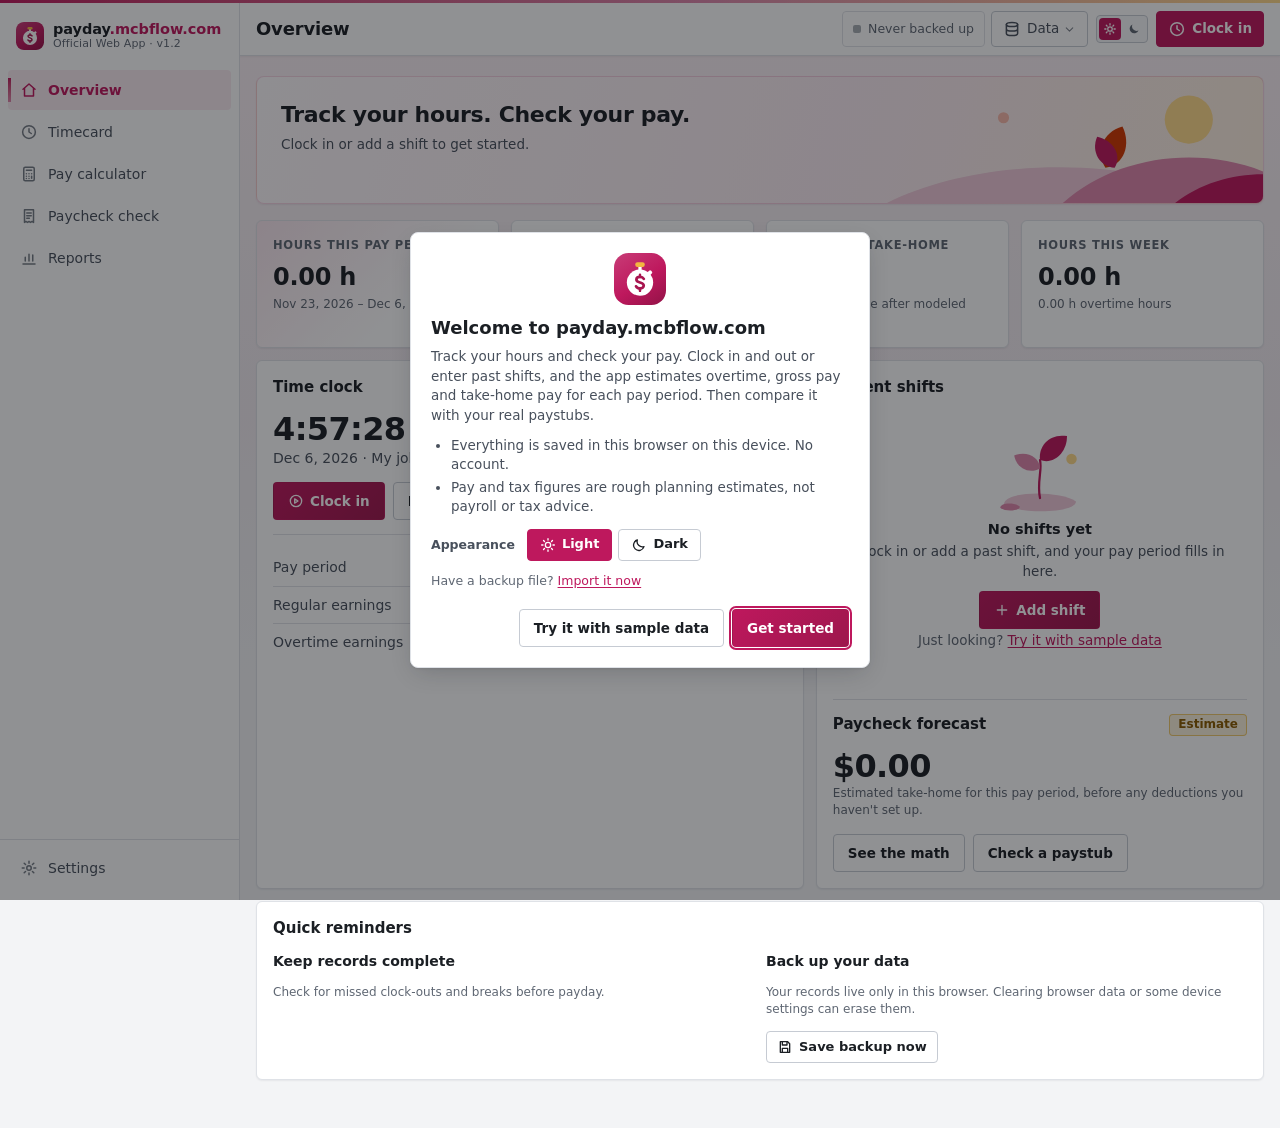
==== index.html @ b9884248 "Add files via upload" ====
<!DOCTYPE html>
<html lang="en" data-theme="light" data-app-short="Payday" data-app-domain="payday.mcbflow.com">
<head>
<meta charset="UTF-8">
<meta name="viewport" content="width=device-width, initial-scale=1, viewport-fit=cover">
<meta http-equiv="Content-Security-Policy" content="default-src 'self'; script-src 'self'; style-src 'self' 'unsafe-inline'; img-src 'self' data: blob:; font-src 'self'; connect-src 'self'; manifest-src 'self'; worker-src 'self'; object-src 'none'; base-uri 'self'; form-action 'none'">
<title>Payday | Overview</title>
<meta name="description" content="Free timecard and paycheck tracker in your browser. Log shifts, estimate overtime and take-home pay, and check your paystubs. No account needed.">
<link rel="canonical" href="https://payday.mcbflow.com/">
<meta name="theme-color" content="#BE185D">
<meta name="color-scheme" content="light dark">
<meta name="application-name" content="Payday">
<meta name="mobile-web-app-capable" content="yes">
<meta name="apple-mobile-web-app-capable" content="yes">
<meta name="apple-mobile-web-app-title" content="Payday">
<link rel="manifest" href="manifest.json">
<link rel="icon" href="favicon.svg" type="image/svg+xml">
<link rel="icon" href="favicon.ico" sizes="any">
<link rel="apple-touch-icon" href="apple-touch-icon.png">
<meta property="og:type" content="website">
<meta property="og:site_name" content="payday.mcbflow.com">
<meta property="og:title" content="payday.mcbflow.com · Free timecard and paycheck tracker">
<meta property="og:description" content="Clock in and out, log shifts and breaks, estimate overtime and take-home pay, and compare it with your paystubs. No account; your records stay in your browser.">
<meta property="og:url" content="https://payday.mcbflow.com/">
<meta property="og:image" content="https://payday.mcbflow.com/og-image.png">
<meta property="og:image:width" content="1200">
<meta property="og:image:height" content="630">
<meta property="og:image:alt" content="payday.mcbflow.com: timecard and paycheck tracker, shown with sample shifts">
<meta name="twitter:card" content="summary_large_image">
<meta name="twitter:title" content="payday.mcbflow.com · Free timecard and paycheck tracker">
<meta name="twitter:description" content="Clock in and out, log shifts and breaks, estimate overtime and take-home pay, and compare it with your paystubs. No account; your records stay in your browser.">
<meta name="twitter:image" content="https://payday.mcbflow.com/og-image.png">
<script type="application/ld+json">{"@context":"https://schema.org","@type":"WebApplication","name":"payday.mcbflow.com","alternateName":"Payday","url":"https://payday.mcbflow.com/","applicationCategory":"BusinessApplication","operatingSystem":"Any (runs in a web browser)","description":"Free timecard and paycheck tracker in your browser. Log shifts, estimate overtime and take-home pay, and check your paystubs. No account needed.","isAccessibleForFree":true,"author":{"@type":"Person","name":"Matthew Broyer","url":"https://matthewbroyer.com/"}}</script>
<script src="theme-boot.js"></script>
<link rel="stylesheet" href="mb-suite-core.css">
<link rel="stylesheet" href="app.css">
<link rel="stylesheet" href="mb-suite-cutouts.css">
<link rel="stylesheet" href="mb-suite-sidebar.css">
<link rel="stylesheet" href="mb-suite-v3.css">
<link rel="stylesheet" href="app-v3.css">
<link rel="stylesheet" href="mb-suite-topbar.css">
</head>
<body class="mb-shell">
<a class="skip" href="#main">Skip to content</a>
<noscript><p class="noscript">payday.mcbflow.com is a free timecard and paycheck tracker that runs in your browser. It needs JavaScript turned on.</p></noscript>

<svg width="0" height="0" class="sprite" aria-hidden="true" focusable="false">
  <symbol id="i-home" viewBox="0 0 24 24"><path d="M4 11 12 4l8 7"/><path d="M6 10v10h12V10"/></symbol>
  <symbol id="i-clock" viewBox="0 0 24 24"><circle cx="12" cy="12" r="8.5"/><path d="M12 7.5V12l3 2"/></symbol>
  <symbol id="i-calc" viewBox="0 0 24 24"><rect x="5" y="3" width="14" height="18" rx="2"/><path d="M8.5 7h7M8.5 11.5h.01M12 11.5h.01M15.5 11.5h.01M8.5 15h.01M12 15h.01M15.5 15v2.5M8.5 18h.01M12 18h.01"/></symbol>
  <symbol id="i-receipt" viewBox="0 0 24 24"><path d="M6 3.5h12v17l-2-1.3-2 1.3-2-1.3-2 1.3-2-1.3-2 1.3z"/><path d="M9 8h6M9 11.5h6M9 15h3.5"/></symbol>
  <symbol id="i-chart" viewBox="0 0 24 24"><path d="M4 20h16"/><path d="M7 16v-5M12 16V7M17 16v-8"/></symbol>
  <symbol id="i-settings" viewBox="0 0 24 24"><circle cx="12" cy="12" r="3"/><path d="M12 3v2.5M12 18.5V21M3 12h2.5M18.5 12H21M5.6 5.6l1.8 1.8M16.6 16.6l1.8 1.8M5.6 18.4l1.8-1.8M16.6 7.4l1.8-1.8"/></symbol>
  <symbol id="i-more" viewBox="0 0 24 24"><circle cx="5.5" cy="12" r="1.2"/><circle cx="12" cy="12" r="1.2"/><circle cx="18.5" cy="12" r="1.2"/></symbol>
  <symbol id="i-data" viewBox="0 0 24 24"><ellipse cx="12" cy="6" rx="7.5" ry="2.8"/><path d="M4.5 6v12c0 1.5 3.4 2.8 7.5 2.8s7.5-1.3 7.5-2.8V6M4.5 12c0 1.5 3.4 2.8 7.5 2.8s7.5-1.3 7.5-2.8"/></symbol>
  <symbol id="i-chev" viewBox="0 0 24 24"><path d="m6 9 6 6 6-6"/></symbol>
  <symbol id="i-search" viewBox="0 0 24 24"><circle cx="10.5" cy="10.5" r="6"/><path d="m15 15 5 5"/></symbol>
  <symbol id="i-plus" viewBox="0 0 24 24"><path d="M12 5v14M5 12h14"/></symbol>
  <symbol id="i-play" viewBox="0 0 24 24"><circle cx="12" cy="12" r="8.5"/><path d="M10 8.8v6.4l5-3.2z"/></symbol>
  <symbol id="i-stop" viewBox="0 0 24 24"><circle cx="12" cy="12" r="8.5"/><rect x="9" y="9" width="6" height="6" rx="1"/></symbol>
  <symbol id="i-save" viewBox="0 0 24 24"><path d="M5 4h11l3 3v13H5z"/><path d="M8 4v5h7V4M8 20v-6h8v6"/></symbol>
  <symbol id="i-download" viewBox="0 0 24 24"><path d="M4 14v5.5h16V14M12 4v11M7.5 10.5 12 15l4.5-4.5"/></symbol>
  <symbol id="i-upload" viewBox="0 0 24 24"><path d="M4 14v5.5h16V14M12 15V4M7.5 8.5 12 4l4.5 4.5"/></symbol>
  <symbol id="i-sheet" viewBox="0 0 24 24"><rect x="4" y="4" width="16" height="16" rx="2"/><path d="M4 10h16M4 15h16M10 4v16"/></symbol>
  <symbol id="i-zip" viewBox="0 0 24 24"><path d="M6 3.5h8l4 4v13H6z"/><path d="M14 3.5v4h4M10 6h1.5M10 9h1.5M10 12h1.5M9.5 15h2.5v3h-2.5z"/></symbol>
  <symbol id="i-trash" viewBox="0 0 24 24"><path d="M4 7h16M10 3.5h4M6.5 7l1 13h9l1-13M10 11v6M14 11v6"/></symbol>
  <symbol id="i-share" viewBox="0 0 24 24"><path d="M12 15V4M8 8l4-4 4 4"/><path d="M5 12v7h14v-7"/></symbol>
  <symbol id="i-x" viewBox="0 0 24 24"><path d="M6 6l12 12M18 6 6 18"/></symbol>
  <symbol id="i-info" viewBox="0 0 24 24"><circle cx="12" cy="12" r="9"/><path d="M12 11v6M12 7.5v.01"/></symbol>
  <symbol id="i-warn" viewBox="0 0 24 24"><path d="M12 4 2.8 19.5h18.4z"/><path d="M12 10v4.5M12 17v.01"/></symbol>
  <symbol id="i-history" viewBox="0 0 24 24"><path d="M4 12a8 8 0 1 0 2.4-5.7L4 8.5"/><path d="M4 4v4.5h4.5M12 8v4l3 2"/></symbol>
  <symbol id="i-job" viewBox="0 0 24 24"><rect x="3.5" y="7.5" width="17" height="12" rx="2"/><path d="M9 7.5V5.5a1 1 0 0 1 1-1h4a1 1 0 0 1 1 1v2M3.5 12.5h17"/></symbol>
  <symbol id="i-sun" viewBox="0 0 24 24"><circle cx="12" cy="12" r="4"/><path d="M12 2.5v2M12 19.5v2M2.5 12h2M19.5 12h2M5.3 5.3l1.4 1.4M17.3 17.3l1.4 1.4M5.3 18.7l1.4-1.4M17.3 6.7l1.4-1.4"/></symbol>
  <symbol id="i-moon" viewBox="0 0 24 24"><path d="M19.5 14.5A8 8 0 0 1 9.5 4.5a8 8 0 1 0 10 10z"/></symbol>
</svg>

<aside class="mb-side" aria-label="App">
  <a class="brand" href="./" data-home aria-label="payday.mcbflow.com: go to Overview"><span class="logo"><svg aria-hidden="true" focusable="false" xmlns="http://www.w3.org/2000/svg" viewBox="0 0 64 64"><defs><linearGradient id="pdg1" gradientUnits="userSpaceOnUse" x1="10" y1="0" x2="54" y2="64"><stop offset="0" stop-color="#C73874"/><stop offset=".55" stop-color="#BE185D"/><stop offset="1" stop-color="#98134A"/></linearGradient><clipPath id="pdc1"><rect width="64" height="64" rx="18"/></clipPath></defs><g clip-path="url(#pdc1)"><rect width="64" height="64" fill="url(#pdg1)"/><g transform="translate(3.2 3.6) scale(.9)"><rect x="29.75" y="13" width="4.5" height="6.5" fill="#fff"/><rect x="25.5" y="8.5" width="13" height="6.5" rx="3" fill="#F2B640"/><rect x="42.13" y="19.57" width="5.2" height="8.4" rx="2" fill="#fff" transform="rotate(45 44.73 23.77)"/><circle cx="32" cy="36.5" r="18" fill="#fff"/><path d="M32 25.6v3.2M32 44.6v3.2" stroke="#A8154F" stroke-width="3.4" stroke-linecap="round"/><path d="M37.2 31.4C36.2 29.7 34.3 28.8 32 28.8 29.2 28.8 27.1 30.3 27.1 32.5 27.1 37.4 37.1 35.2 37.1 40.4 37.1 42.7 34.9 44.4 32 44.4 29.5 44.4 27.6 43.4 26.7 41.6" fill="none" stroke="#A8154F" stroke-width="3.8" stroke-linecap="round" stroke-linejoin="round"/></g></g></svg></span><span class="bt"><b>payday<i class="tld">.mcbflow.com</i></b><span>Official Web App · v1.2</span></span></a>
  <nav class="side-nav" id="sideNav" aria-label="Sections">
    <button type="button" data-view="home" aria-current="page"><svg class="uic" aria-hidden="true"><use href="#i-home"/></svg><span>Overview</span></button>
    <button type="button" data-view="timecard"><svg class="uic" aria-hidden="true"><use href="#i-clock"/></svg><span>Timecard</span><b class="count" data-count="shifts"></b></button>
    <button type="button" data-view="pay"><svg class="uic" aria-hidden="true"><use href="#i-calc"/></svg><span>Pay calculator</span></button>
    <button type="button" data-view="paystubs"><svg class="uic" aria-hidden="true"><use href="#i-receipt"/></svg><span>Paycheck check</span><b class="count" data-count="stubs"></b></button>
    <button type="button" data-view="reports"><svg class="uic" aria-hidden="true"><use href="#i-chart"/></svg><span>Reports</span></button>
  </nav>
  <nav class="side-nav side-end" aria-label="More">
    <button type="button" data-view="settings"><svg class="uic" aria-hidden="true"><use href="#i-settings"/></svg><span>Settings</span></button>
  </nav>
</aside>

<div class="mb-main">
  <header class="page-bar">
    <a class="brand phone-brand" href="./" data-home aria-label="payday.mcbflow.com: go to Overview"><span class="logo"><svg aria-hidden="true" focusable="false" xmlns="http://www.w3.org/2000/svg" viewBox="0 0 64 64"><defs><linearGradient id="pdg2" gradientUnits="userSpaceOnUse" x1="10" y1="0" x2="54" y2="64"><stop offset="0" stop-color="#C73874"/><stop offset=".55" stop-color="#BE185D"/><stop offset="1" stop-color="#98134A"/></linearGradient><clipPath id="pdc2"><rect width="64" height="64" rx="18"/></clipPath></defs><g clip-path="url(#pdc2)"><rect width="64" height="64" fill="url(#pdg2)"/><g transform="translate(3.2 3.6) scale(.9)"><rect x="29.75" y="13" width="4.5" height="6.5" fill="#fff"/><rect x="25.5" y="8.5" width="13" height="6.5" rx="3" fill="#F2B640"/><rect x="42.13" y="19.57" width="5.2" height="8.4" rx="2" fill="#fff" transform="rotate(45 44.73 23.77)"/><circle cx="32" cy="36.5" r="18" fill="#fff"/><path d="M32 25.6v3.2M32 44.6v3.2" stroke="#A8154F" stroke-width="3.4" stroke-linecap="round"/><path d="M37.2 31.4C36.2 29.7 34.3 28.8 32 28.8 29.2 28.8 27.1 30.3 27.1 32.5 27.1 37.4 37.1 35.2 37.1 40.4 37.1 42.7 34.9 44.4 32 44.4 29.5 44.4 27.6 43.4 26.7 41.6" fill="none" stroke="#A8154F" stroke-width="3.8" stroke-linecap="round" stroke-linejoin="round"/></g></g></svg></span><span class="bt"><b>payday<i class="tld">.mcbflow.com</i></b><span>Official Web App · v1.2</span></span></a>
    <h1 class="page-title" id="pageTitle">Overview</h1>
    <div class="actions">
      <div class="searchbox hide-phone" id="searchWrap" hidden>
        <svg class="uic" aria-hidden="true"><use href="#i-search"/></svg>
        <input id="search" type="search" placeholder="Search shifts" aria-label="Search shifts (press / to focus)" autocomplete="off">
      </div>
      <button type="button" class="bk-chip tb-chip hide-phone" id="bkChip" title="Save a backup now (Ctrl+S)"><svg class="uic" aria-hidden="true"><use href="#i-history"/></svg><span id="bkChipText">Never backed up</span></button>
      <div class="menu-wrap">
        <button type="button" class="tb" id="dataBtn" aria-haspopup="true" aria-expanded="false" aria-controls="dataMenu" aria-label="Data: backup, import, export" title="Data: backup, import, export"><svg class="uic" aria-hidden="true"><use href="#i-data"/></svg><span class="tb-lbl">Data</span><svg class="uic tb-chev" aria-hidden="true"><use href="#i-chev"/></svg><span class="tb-dot" id="dataDot" aria-hidden="true" hidden></span></button>
        <div class="dm-panel" id="dataMenu" role="menu" aria-label="Data" hidden>
          <button type="button" class="dm-item main" role="menuitem" data-act="saveNow"><svg class="uic" aria-hidden="true"><use href="#i-save"/></svg><span class="dm-t"><b>Save backup now</b><small id="saveNowSub">Choose where to save it the first time</small></span><kbd>Ctrl S</kbd></button>
          <button type="button" class="dm-item" role="menuitem" data-act="exportJson"><svg class="uic" aria-hidden="true"><use href="#i-download"/></svg><span class="dm-t"><b>Export All (JSON)…</b><small>Full backup: jobs, shifts, paystubs and settings</small></span></button>
          <button type="button" class="dm-item" role="menuitem" data-act="import"><svg class="uic" aria-hidden="true"><use href="#i-upload"/></svg><span class="dm-t"><b>Import Backup…</b><small>JSON or .zip backup, or a shifts CSV. You check it first</small></span></button>
          <button type="button" class="dm-item" role="menuitem" data-act="exportPageCsv"><svg class="uic" aria-hidden="true"><use href="#i-sheet"/></svg><span class="dm-t"><b>Export This Page (CSV)…</b><small id="pageCsvSub">Shifts, for Excel or Sheets</small></span></button>
          <button type="button" class="dm-item" role="menuitem" data-act="exportZip"><svg class="uic" aria-hidden="true"><use href="#i-zip"/></svg><span class="dm-t"><b>Export All (CSV, .zip)…</b><small>JSON backup plus shifts and paystubs CSV in one .zip</small></span></button>
          <div class="dm-sep" role="separator"></div>
          <button type="button" class="dm-item" role="menuitem" data-act="removeSample" id="dmRemoveSample" hidden><svg class="uic" aria-hidden="true"><use href="#i-x"/></svg><span class="dm-t"><b>Remove sample data</b><small>Deletes only the labeled sample records</small></span></button>
          <button type="button" class="dm-item danger" role="menuitem" data-act="clearAll"><svg class="uic" aria-hidden="true"><use href="#i-trash"/></svg><span class="dm-t"><b>Clear all data…</b></span></button>
          <div class="dm-foot">
            <div id="bkStatusLine">Never backed up</div>
            <div id="bkFileLine"></div>
            <div>Your data is stored in this browser on this device. Clearing your browser data deletes it, so keep a backup.</div>
          </div>
        </div>
      </div>
      <input type="file" id="importFile" accept=".json,.csv,.zip,application/json,text/csv,application/zip" hidden>
      <button type="button" class="themesw" id="themeBtn" role="switch" aria-checked="false" aria-label="Dark mode" title="Dark mode"><span class="tk"><svg class="i-sun" viewBox="0 0 20 20" width="14" height="14" aria-hidden="true" fill="none" stroke="currentColor" stroke-width="1.8" stroke-linecap="round"><circle cx="10" cy="10" r="3.2"/><path d="M10 2.5v1.8M10 15.7v1.8M2.5 10h1.8M15.7 10h1.8M4.7 4.7l1.3 1.3M14 14l1.3 1.3M4.7 15.3 6 14M14 6l1.3-1.3"/></svg><svg class="i-moon" viewBox="0 0 20 20" width="14" height="14" aria-hidden="true" fill="currentColor"><path d="M16.5 12.2A6.6 6.6 0 0 1 7.8 3.5a6.6 6.6 0 1 0 8.7 8.7Z"/></svg><i class="th"></i></span></button>
      <button type="button" class="tb tb-primary" id="headerClock" aria-label="Clock in"><svg class="uic" aria-hidden="true"><use href="#i-clock"/></svg><span class="tb-lbl"><span id="headerClockText">Clock in</span><span id="headerClockAmt" class="amt"></span></span></button>
    </div>
  </header>

  <div class="store-banner" id="storeBanner" role="alert" hidden>
    <svg class="uic" aria-hidden="true"><use href="#i-warn"/></svg>
    <p>Changes aren't being saved in this browser. Export a backup now.</p>
    <button type="button" class="btn sm" data-act="exportJson">Export All (JSON)…</button>
  </div>

  <main class="wrap" id="main" tabindex="-1">
    <div id="view"></div>
    <div id="settingsTail" class="settings-tail" hidden>
      <div data-mb-install data-app-name="Payday" data-note="Opens in its own window with its own icon. Works offline after the first visit."></div>
      <div class="mb-about" role="group" aria-label="About this app">
        <svg class="uic" viewBox="0 0 24 24" width="20" height="20" fill="none" stroke="currentColor" stroke-width="2" stroke-linecap="round" stroke-linejoin="round" aria-hidden="true" focusable="false"><circle cx="12" cy="12" r="9.5"/><path d="M12 11v6M12 7.5v.01"/></svg>
        <div>
          <b>payday.mcbflow.com™</b>
          <p>Version 1.2 · Oct 14, 2026</p>
          <p class="mb-about-links"><a href="privacy.html">Privacy</a><a href="terms.html">Terms</a><a href="https://mcbflow.com/">More free apps at mcbflow.com</a></p>
          <p class="mb-about-copy">© 2026 Matthew Broyer. All rights reserved.</p>
        </div>
      </div>
    </div>
  </main>
</div>

<nav class="bnav" id="bnav" aria-label="Sections">
  <button type="button" data-view="home" aria-current="page"><svg class="uic" aria-hidden="true"><use href="#i-home"/></svg><span>Overview</span></button>
  <button type="button" data-view="timecard"><svg class="uic" aria-hidden="true"><use href="#i-clock"/></svg><span>Timecard</span></button>
  <button type="button" data-view="pay"><svg class="uic" aria-hidden="true"><use href="#i-calc"/></svg><span>Pay</span></button>
  <button type="button" data-view="paystubs"><svg class="uic" aria-hidden="true"><use href="#i-receipt"/></svg><span>Paychecks</span></button>
  <button type="button" id="moreBtn" aria-haspopup="dialog" aria-controls="moreSheet"><svg class="uic" aria-hidden="true"><use href="#i-more"/></svg><span>More</span></button>
</nav>

<dialog class="dlg sheet" id="moreSheet" aria-labelledby="moreTitle">
  <div class="dlg-head"><h2 id="moreTitle">More</h2><button type="button" class="btn ghost sm" data-close aria-label="Close">Close</button></div>
  <div class="more-list">
    <button type="button" data-view="reports"><svg class="uic" aria-hidden="true"><use href="#i-chart"/></svg><span>Reports</span></button>
    <button type="button" data-view="settings"><svg class="uic" aria-hidden="true"><use href="#i-settings"/></svg><span>Settings</span></button>
  </div>
</dialog>

<dialog class="dlg" id="welcomeDlg" aria-labelledby="welcomeTitle">
  <div class="welcome-art"><span class="logo lg" aria-hidden="true"><svg aria-hidden="true" focusable="false" xmlns="http://www.w3.org/2000/svg" viewBox="0 0 64 64"><defs><linearGradient id="pdg3" gradientUnits="userSpaceOnUse" x1="10" y1="0" x2="54" y2="64"><stop offset="0" stop-color="#C73874"/><stop offset=".55" stop-color="#BE185D"/><stop offset="1" stop-color="#98134A"/></linearGradient><clipPath id="pdc3"><rect width="64" height="64" rx="18"/></clipPath></defs><g clip-path="url(#pdc3)"><rect width="64" height="64" fill="url(#pdg3)"/><g transform="translate(3.2 3.6) scale(.9)"><rect x="29.75" y="13" width="4.5" height="6.5" fill="#fff"/><rect x="25.5" y="8.5" width="13" height="6.5" rx="3" fill="#F2B640"/><rect x="42.13" y="19.57" width="5.2" height="8.4" rx="2" fill="#fff" transform="rotate(45 44.73 23.77)"/><circle cx="32" cy="36.5" r="18" fill="#fff"/><path d="M32 25.6v3.2M32 44.6v3.2" stroke="#A8154F" stroke-width="3.4" stroke-linecap="round"/><path d="M37.2 31.4C36.2 29.7 34.3 28.8 32 28.8 29.2 28.8 27.1 30.3 27.1 32.5 27.1 37.4 37.1 35.2 37.1 40.4 37.1 42.7 34.9 44.4 32 44.4 29.5 44.4 27.6 43.4 26.7 41.6" fill="none" stroke="#A8154F" stroke-width="3.8" stroke-linecap="round" stroke-linejoin="round"/></g></g></svg></span></div>
  <h2 id="welcomeTitle">Welcome to payday.mcbflow.com</h2>
  <p class="dlg-sub">Track your hours and check your pay. Clock in and out or enter past shifts, and the app estimates overtime, gross pay and take-home pay for each pay period. Then compare it with your real paystubs.</p>
  <ul class="welcome-list">
    <li>Everything is saved in this browser on this device. No account.</li>
    <li>Pay and tax figures are rough planning estimates, not payroll or tax advice.</li>
  </ul>
  <div class="field-row">
    <span id="welcomeThemeLbl" class="lbl-sm">Appearance</span>
    <div class="seg" role="group" aria-labelledby="welcomeThemeLbl">
      <button type="button" class="chip" data-theme-pick="light" aria-pressed="true"><svg class="uic" aria-hidden="true"><use href="#i-sun"/></svg>Light</button>
      <button type="button" class="chip" data-theme-pick="dark" aria-pressed="false"><svg class="uic" aria-hidden="true"><use href="#i-moon"/></svg>Dark</button>
    </div>
  </div>
  <p class="hint">Have a backup file? <button type="button" class="linkbtn" id="welcomeImport">Import it now</button></p>
  <div class="dlg-actions">
    <button type="button" class="btn" id="welcomeSample">Try it with sample data</button>
    <button type="button" class="btn primary" id="welcomeStart">Get started</button>
  </div>
</dialog>

<dialog class="dlg" id="confirmDlg" aria-labelledby="confirmTitle">
  <h2 id="confirmTitle">Are you sure?</h2>
  <p class="dlg-sub" id="confirmBody"></p>
  <p class="hint" id="confirmBackupRow" hidden><button type="button" class="linkbtn" id="confirmBackup">Save backup first</button></p>
  <div class="dlg-actions">
    <button type="button" class="btn" id="confirmCancel">Cancel</button>
    <button type="button" class="btn danger solid" id="confirmOk">Delete</button>
  </div>
</dialog>

<dialog class="dlg" id="importDlg" aria-labelledby="importTitle">
  <h2 id="importTitle">Import backup</h2>
  <p class="dlg-sub" id="importFileName"></p>
  <ul class="import-sum" id="importSummary"></ul>
  <p class="dlg-sub" id="importNote"></p>
  <p class="hint" id="importBackupRow"><button type="button" class="linkbtn" id="importBackup">Save backup first</button></p>
  <div class="dlg-actions">
    <button type="button" class="btn" id="importCancel">Cancel</button>
    <button type="button" class="btn danger" id="importReplace">Replace</button>
    <button type="button" class="btn primary" id="importMerge">Merge</button>
  </div>
</dialog>

<div class="toasts" id="toasts" role="status" aria-live="polite"></div>

<template id="artBanner"><svg class="cu-art" viewBox="0 0 640 136" preserveAspectRatio="xMaxYMax slice" aria-hidden="true" focusable="false"><circle class="b" cx="560" cy="46" r="26"/><path class="s" d="M210 150 C315 80 525 80 630 150Z"/><path class="m" d="M410 150 C485 66 635 66 710 150Z"/><path class="d" d="M530 150 C585 90 695 90 750 150Z"/><path class="n" transform="translate(470 98) rotate(-64) scale(0.5)" d="M0 0 C 20 -34 66 -40 96 -6 C 70 28 22 34 0 0Z"/><path class="d" transform="translate(480 98) rotate(-116) scale(0.4)" d="M0 0 C 20 -34 66 -40 96 -6 C 70 28 22 34 0 0Z"/><circle class="r" cx="360" cy="44" r="6"/></svg></template>
<template id="artEmpty"><svg class="cu-art inline sm" viewBox="0 0 160 120" preserveAspectRatio="xMidYMid meet" aria-hidden="true" focusable="false"><path class="s" transform="translate(80 98)" d="M-48 2.2 C-48 -15.8 26.4 -16.5 48 -1.5 C49 14.2 -26.4 16.5 -48 2.2Z"/><path class="sd" d="M80 92 C75.6 71.8 83.3 54 80 41.4"/><path class="d" transform="translate(80 41.4) rotate(-38) scale(0.5)" d="M0 0 C 20 -34 66 -40 96 -6 C 70 28 22 34 0 0Z"/><path class="m" transform="translate(80 52.5) rotate(-150) scale(0.4)" d="M0 0 C 20 -34 66 -40 96 -6 C 70 28 22 34 0 0Z"/><circle class="b" cx="122" cy="40" r="7"/><path class="m" transform="translate(40 104)" d="M-13 0.9 C-13 -6.3 7.2 -6.6 13 -0.6 C13.3 5.7 -7.2 6.6 -13 0.9Z"/></svg></template>
<template id="shareArt"><svg class="cu-art" viewBox="0 0 640 136" preserveAspectRatio="xMaxYMax slice" aria-hidden="true" focusable="false"><circle class="b" cx="560" cy="46" r="26"/><path class="s" d="M210 150 C315 80 525 80 630 150Z"/><path class="m" d="M410 150 C485 66 635 66 710 150Z"/><path class="d" d="M530 150 C585 90 695 90 750 150Z"/><path class="n" transform="translate(470 98) rotate(-64) scale(0.5)" d="M0 0 C 20 -34 66 -40 96 -6 C 70 28 22 34 0 0Z"/><path class="d" transform="translate(480 98) rotate(-116) scale(0.4)" d="M0 0 C 20 -34 66 -40 96 -6 C 70 28 22 34 0 0Z"/><circle class="r" cx="360" cy="44" r="6"/></svg></template>

<script src="mb-title.js"></script>
<script src="mb-install.js"></script>
<script src="mb-share.js"></script>
<script src="vendor/jszip.min.js"></script>
<script src="app.js"></script>
</body>
</html>
---- mb-suite-core.css ----
/* =====================================================================
   MB SUITE v1 — shared design tokens ("Microsoft/Google Alternative" Utility)
   Same file in every app. Only the 10 accent lines in the APP ACCENT block change.
   Load order: last <style> in <head> (after the app's own CSS) so it wins.
   ===================================================================== */
:root{
  color-scheme:light;
  /* type */
  --font:"Segoe UI Variable Text","Segoe UI",system-ui,-apple-system,BlinkMacSystemFont,Roboto,"Helvetica Neue",Arial,sans-serif;
  --mono:ui-monospace,"Cascadia Mono",Consolas,"SF Mono",Menlo,monospace;
  --fs-xs:11.5px; --fs-sm:12.5px; --fs:14px; --fs-md:15px; --fs-lg:17px; --fs-h2:22px; --fs-num:26px;
  /* geometry: one radius for panels, one for controls, one for overlays */
  --r:6px; --r-sm:4px; --r-lg:8px;
  --ctl:38px; --ctl-sm:32px;
  --sp-1:4px; --sp-2:8px; --sp-3:12px; --sp-4:16px; --sp-5:20px; --sp-6:24px;
  --ease:120ms ease;
  /* page width: every app's header and content share one container (mbmoney.online's) */
  --page-max:1280px; --gutter:16px;
  /* neutrals */
  --bg:#f3f4f6; --surface:#ffffff; --surface-2:#f6f7f9; --surface-3:#eceef2;
  --ink:#1b1f24; --ink-2:#48505c; --muted:#5f6773;
  --border:#dfe2e7; --border-strong:#c6cbd3;
  --hover-band:rgba(20,24,31,.045);
  /* semantic (keep restrained) */
  --good:#16a34a; --good-ink:#0b7a35; --warn:#e5a100; --warn-ink:#8a5a00; --crit:#c9302c; --crit-ink:#b42824; --info:#2563eb;
  /* depth */
  --shadow:0 1px 2px rgba(20,24,31,.06);
  --shadow-pop:0 8px 24px -6px rgba(20,24,31,.22),0 1px 3px rgba(20,24,31,.08);
  --scrim:rgba(10,12,16,.45);
}
:root[data-theme="dark"],:root.dark{
  color-scheme:dark;
  --bg:#16181c; --surface:#1e2126; --surface-2:#25292f; --surface-3:#2d3238;
  --ink:#e9ecf0; --ink-2:#b4bbc5; --muted:#8e97a3;
  --border:#30353c; --border-strong:#434a53;
  --hover-band:rgba(255,255,255,.05);
  --good:#22c55e; --good-ink:#4ade80; --warn:#f0b429; --warn-ink:#f5c95c; --crit:#ff6b6b; --crit-ink:#ff8a8a; --info:#60a5fa;
  --shadow:0 1px 2px rgba(0,0,0,.3);
  --shadow-pop:0 10px 28px -6px rgba(0,0,0,.6),0 0 0 1px rgba(255,255,255,.03);
  --scrim:rgba(0,0,0,.6);
}

/* ---- APP ACCENT (the only per-app block) · payday.mcbflow.com: Rose. To change the accent, edit these lines only (plus favicon.svg, theme-color and manifest; see DEPLOYMENT notes) ---- */
:root{
  --brand:#BE185D;                 /* logo badge, OG image, theme-color */
  --accent:#BE185D; --accent-hover:#9D174D; --accent-ink:#ffffff;
  --accent-soft:color-mix(in srgb,var(--accent) 9%,transparent);
  --accent-line:color-mix(in srgb,var(--accent) 38%,transparent);
}
:root[data-theme="dark"],:root.dark{
  --accent:#F472B6; --accent-hover:#F9A8D4; --accent-ink:#1f0612;
  --accent-soft:color-mix(in srgb,var(--accent) 13%,transparent);
  --accent-line:color-mix(in srgb,var(--accent) 45%,transparent);
}

/* ---- primitives every app shares ---- */
html{-webkit-text-size-adjust:100%}
body{font-family:var(--font);font-size:var(--fs);line-height:1.45;background:var(--bg);color:var(--ink);font-feature-settings:normal;-webkit-font-smoothing:antialiased}
::selection{background:color-mix(in srgb,var(--accent) 28%,transparent)}
:focus-visible{outline:2px solid var(--accent);outline-offset:1px}
input[type=checkbox],input[type=radio],input[type=range],progress{accent-color:var(--accent)}
.tabular,.num,time{font-variant-numeric:tabular-nums}
@media(prefers-reduced-motion:reduce){*,*::before,*::after{animation-duration:1ms!important;animation-iteration-count:1!important;transition-duration:1ms!important;scroll-behavior:auto!important}}
@media(pointer:coarse),(max-width:700px){:root{--ctl:44px;--ctl-sm:44px}}
.tld{font-style:normal;color:var(--accent)}
---- app.css ----
/* =====================================================================
   payday.mcbflow.com · app adapter (MB Suite v1 components for this app)
   Loads after mb-suite-core.css. Suite tokens only: no hex colors here, so the accent
   can be swapped in the APP ACCENT block of mb-suite-core.css alone.
   ===================================================================== */
*,*::before,*::after{box-sizing:border-box}
html,body{margin:0}
body{min-height:100vh}
button,input,select,textarea{font:inherit;color:inherit}
button,a,label,summary{-webkit-tap-highlight-color:transparent}
a{color:var(--accent)} a:hover{color:var(--accent-hover)}
[hidden]{display:none!important}
.sprite{position:absolute;width:0;height:0;overflow:hidden}
.sr{position:absolute!important;width:1px;height:1px;padding:0;margin:-1px;overflow:hidden;clip:rect(0 0 0 0);white-space:nowrap;border:0}
.skip{position:absolute;left:8px;top:-60px;z-index:100;padding:8px 12px;border-radius:var(--r-sm);background:var(--accent);color:var(--accent-ink);font-weight:600;text-decoration:none}
.skip:focus{top:8px}
.noscript{margin:0;padding:12px 16px;background:var(--surface-2);color:var(--ink)}
.uic{width:18px;height:18px;flex:none;fill:none;stroke:currentColor;stroke-width:2;stroke-linecap:round;stroke-linejoin:round}
.muted{color:var(--ink-2)}
.hint{margin:8px 0 0;font-size:var(--fs-sm);color:var(--muted)}
.num,.stat,.bigclock,td.right,.resultline strong{font-variant-numeric:tabular-nums}
kbd{font-family:var(--mono);font-size:11px;padding:1px 5px;border:1px solid var(--border-strong);border-radius:var(--r-sm);background:var(--surface-2);color:var(--ink-2)}

/* ---- buttons ---- */
.btn{display:inline-flex;align-items:center;justify-content:center;gap:6px;min-height:var(--ctl);padding:0 14px;border-radius:var(--r-sm);
  border:1px solid var(--border-strong);background:var(--surface);color:var(--ink);font:550 13.5px var(--font);cursor:pointer;white-space:nowrap;
  text-decoration:none;transition:background-color var(--ease),border-color var(--ease),color var(--ease)}
.btn:hover{background:var(--surface-2);color:var(--ink)}
.btn:active{filter:brightness(.94)}
.btn:disabled{background:var(--surface-2);color:var(--muted);border-color:var(--border);cursor:not-allowed;filter:none}
.btn.sm{min-height:var(--ctl-sm);padding:0 10px;font-size:13px}
.btn.primary{background:var(--accent);border-color:var(--accent);color:var(--accent-ink)}
.btn.primary:hover{background:var(--accent-hover);border-color:var(--accent-hover)}
.btn.danger{color:var(--crit-ink);border-color:color-mix(in srgb,var(--crit) 45%,var(--border-strong))}
.btn.danger:hover{background:color-mix(in srgb,var(--crit) 8%,var(--surface))}
.btn.danger.solid{background:var(--crit);border-color:var(--crit);color:var(--surface)}
:root[data-theme="dark"] .btn.danger.solid{color:var(--bg)}
.btn.ghost{border-color:transparent;background:none}
.btn.ghost:hover{background:var(--hover-band)}
.btn .uic{width:16px;height:16px}
.linkbtn{padding:0;border:0;background:none;color:var(--accent);font:inherit;text-decoration:underline;text-underline-offset:2px;cursor:pointer;min-height:24px}
.linkbtn:hover{color:var(--accent-hover)}


/* search in the page bar */
.searchbox{position:relative;display:flex;align-items:center}
.searchbox .uic{position:absolute;left:9px;width:16px;height:16px;color:var(--muted);pointer-events:none}
.searchbox input{width:min(260px,26vw);height:var(--ctl-sm);padding:0 10px 0 32px;border:1px solid var(--border-strong);border-radius:var(--r-sm);background:var(--surface-2);font-size:13.5px}
.searchbox input:focus{outline:none;border-color:var(--accent);box-shadow:0 0 0 1px var(--accent);background:var(--surface)}

/* backup status chip (addendum "Backed up last") */
.bk-chip{display:inline-flex;align-items:center;gap:6px;min-height:var(--ctl-sm);padding:0 10px;border:1px solid var(--border);border-radius:var(--r-sm);background:var(--surface-2);
  color:var(--ink-2);font:550 12px var(--font);white-space:nowrap;cursor:pointer;transition:background-color var(--ease),border-color var(--ease),color var(--ease)}
.bk-chip .uic{width:14px;height:14px}
.bk-chip:hover{border-color:var(--border-strong);color:var(--ink)}
.bk-chip.warn{background:color-mix(in srgb,var(--warn) 14%,var(--surface));border-color:color-mix(in srgb,var(--warn) 55%,transparent);color:var(--warn-ink)}

/* Data menu */
.menu-wrap{position:relative}
.dm-panel{position:absolute;right:0;top:calc(100% + 6px);z-index:50;width:min(340px,calc(100vw - 24px));padding:4px;border:1px solid var(--border);border-radius:var(--r-lg);
  background:var(--surface);box-shadow:var(--shadow-pop)}
.dm-item{display:flex;align-items:center;gap:10px;width:100%;min-height:44px;padding:6px 10px;border:0;border-radius:var(--r-sm);background:none;text-align:left;cursor:pointer;color:var(--ink)}
.dm-item:hover,.dm-item:focus-visible{background:var(--surface-2)}
.dm-item:focus-visible{outline:2px solid var(--accent);outline-offset:-2px}
.dm-item .uic{width:18px;height:18px;color:var(--ink-2)}
.dm-item.main .uic,.dm-item.main b{color:var(--accent)}
.dm-item.danger .uic,.dm-item.danger b{color:var(--crit-ink)}
.dm-t{display:flex;flex-direction:column;min-width:0;flex:1}
.dm-t b{font-size:13.5px;font-weight:600}
.dm-t small{font-size:12px;color:var(--muted)}
.dm-sep{height:1px;margin:4px 6px;background:var(--border)}
.dm-foot{margin-top:4px;padding:8px 10px 6px;border-top:1px solid var(--border);font-size:12px;color:var(--muted);display:grid;gap:3px}
.dm-foot .linkbtn{font-size:12px}

/* storage failure banner (SUITE-STANDARDS §5) */
.store-banner{display:flex;align-items:center;gap:10px;flex-wrap:wrap;margin-top:12px;padding:10px 14px;
  border:1px solid color-mix(in srgb,var(--crit) 45%,var(--border));border-left:3px solid var(--crit);border-radius:var(--r);background:color-mix(in srgb,var(--crit) 7%,var(--surface))}
.store-banner p{margin:0;flex:1;min-width:200px;font-weight:550}
.store-banner .uic{color:var(--crit-ink)}

/* ---- view header (the page bar names the view; this line adds the description + actions) ---- */
.view-head{display:flex;flex-wrap:wrap;align-items:center;gap:6px 12px;margin:0 0 16px}
.view-head .vh-txt{flex:1;min-width:220px}
.view-head h2{margin:0;font-size:var(--fs-h2);font-weight:650;letter-spacing:-.015em}
.view-head p{margin:0;color:var(--ink-2);font-size:13.5px}
.view-head .actions{margin:0}

/* ---- cards, stat tiles, panels ---- */
.cards{display:grid;grid-template-columns:repeat(4,minmax(0,1fr));gap:12px;margin-bottom:12px}
.card,.panel{position:relative;background:var(--surface);border:1px solid var(--border);border-radius:var(--r);box-shadow:var(--shadow);padding:16px;min-width:0}
.statlabel{font-size:var(--fs-xs);font-weight:650;letter-spacing:.06em;text-transform:uppercase;color:var(--muted)}
.stat{font-size:24px;font-weight:650;letter-spacing:-.01em;margin:6px 0 2px}
.sub{font-size:12px;color:var(--muted)}
.grid2{display:grid;grid-template-columns:1.1fr .9fr;gap:12px}
.twocol{display:grid;grid-template-columns:1fr 1fr;gap:12px}
.panel h3{margin:0 0 12px;font-size:15px;font-weight:650}
.panelhead{display:flex;justify-content:space-between;align-items:center;gap:10px;margin-bottom:12px;flex-wrap:wrap}
.panelhead h3{margin:0}
.sectiongap{margin-top:12px}
.bigclock{font-size:32px;font-weight:650;letter-spacing:-.02em;line-height:1.15}
.bigclock.accent{color:var(--accent)}
.divider{height:1px;background:var(--border);margin:14px 0}
.resultline{display:flex;justify-content:space-between;align-items:center;gap:12px;padding:8px 0;border-bottom:1px solid var(--border)}
.resultline:last-child{border-bottom:0}
.resultline strong{text-align:right}
.actions{display:flex;gap:8px;flex-wrap:wrap;margin-top:14px}

/* tags (status labels; text always says what the color means) */
.tag{display:inline-flex;align-items:center;gap:5px;min-height:22px;padding:0 8px;border-radius:var(--r-sm);border:1px solid var(--border);background:var(--surface-2);
  color:var(--ink-2);font-size:12px;font-weight:600;white-space:nowrap;vertical-align:middle}
.tag.good{background:color-mix(in srgb,var(--good) 12%,var(--surface));border-color:color-mix(in srgb,var(--good) 40%,transparent);color:var(--good-ink)}
.tag.warn{background:color-mix(in srgb,var(--warn) 14%,var(--surface));border-color:color-mix(in srgb,var(--warn) 50%,transparent);color:var(--warn-ink)}
.tag.accent{background:var(--accent-soft);border-color:var(--accent-line);color:var(--accent)}

/* notices: info is neutral (no info blue), warnings use --warn, "in progress" uses --good */
.notice{display:flex;gap:10px;align-items:flex-start;padding:10px 14px;margin-bottom:12px;border:1px solid var(--border);border-radius:var(--r);background:var(--surface-2);font-size:13.5px;color:var(--ink)}
.notice>.uic{margin-top:1px;color:var(--ink-2)}
.notice>div{flex:1;min-width:0}
.notice.warn{border-color:color-mix(in srgb,var(--warn) 50%,var(--border));border-left:3px solid var(--warn);background:color-mix(in srgb,var(--warn) 8%,var(--surface))}
.notice.warn>.uic{color:var(--warn-ink)}
.notice.good{border-color:color-mix(in srgb,var(--good) 45%,var(--border));border-left:3px solid var(--good);background:color-mix(in srgb,var(--good) 7%,var(--surface))}
.notice.good>.uic{color:var(--good-ink)}
.notice.accent{border-color:var(--accent-line);border-left:3px solid var(--accent);background:var(--accent-soft)}
.notice .actions{margin-top:8px}
.callout{border-left:3px solid var(--accent);padding:10px 12px;background:var(--accent-soft);font-size:13.5px;border-radius:0 var(--r-sm) var(--r-sm) 0}

/* forms */
.fieldgrid{display:grid;grid-template-columns:repeat(2,minmax(0,1fr));gap:12px}
.field{display:flex;flex-direction:column;gap:5px;min-width:0}
.field label,.lbl-sm{font-size:var(--fs-sm);font-weight:550;color:var(--ink-2)}
.field input,.field select,.field textarea,.fsel{width:100%;min-width:0;min-height:var(--ctl);padding:0 10px;border:1px solid var(--border-strong);border-radius:var(--r-sm);background:var(--surface);color:var(--ink);font-size:14px}
.field textarea{min-height:72px;padding:8px 10px;resize:vertical}
.field input:focus,.field select:focus,.field textarea:focus,.fsel:focus{outline:none;border-color:var(--accent);box-shadow:0 0 0 1px var(--accent)}
.field [aria-invalid="true"]{border-color:var(--crit);box-shadow:0 0 0 1px var(--crit)}
.field .err{margin:0;font-size:12.5px;color:var(--crit-ink)}
.field.full{grid-column:1/-1}
.formactions{display:flex;gap:8px;justify-content:flex-end;margin-top:14px;flex-wrap:wrap}
.checkrow{display:flex;align-items:center;gap:10px;min-height:44px;font-size:13.5px}
.checkrow input{width:18px;height:18px;margin:0}
.subform{border:1px solid var(--border);border-left:3px solid var(--accent);border-radius:var(--r);padding:14px;margin-bottom:12px;background:var(--surface)}

/* tables */
.tablewrap{position:relative;overflow:auto;border:1px solid var(--border);border-radius:var(--r)}
table{border-collapse:collapse;width:100%;min-width:700px;font-size:13.5px}
th,td{text-align:left;padding:8px 10px;border-bottom:1px solid var(--border);white-space:nowrap}
th{background:var(--surface-2);color:var(--ink-2);font-size:12px;font-weight:600}
tbody tr:hover{background:var(--hover-band)}
tr:last-child td{border-bottom:0}
.right{text-align:right}
td .btn.sm{min-height:30px}
@media(pointer:coarse),(max-width:700px){td .btn.sm{min-height:var(--ctl-sm)}}
.rowacts{display:flex;gap:6px}

/* empty states (NA-16 art + one line + why + one action) */
.empty{text-align:center;padding:18px 12px 22px;color:var(--ink-2)}
.empty .cu-art{margin-bottom:6px}
.empty b{display:block;color:var(--ink);font-size:14.5px;margin-bottom:2px}
.empty p{margin:0 0 10px;font-size:13.5px}

/* meters (monthly earnings) */
.progress{height:8px;background:var(--surface-3);border-radius:2px;overflow:hidden}
.progress span{display:block;height:100%;width:0;background:var(--g-bar,var(--accent))}
.mrow{display:grid;grid-template-columns:38px 1fr 92px;gap:8px;align-items:center;margin:8px 0}
.mrow strong{text-align:right;font-size:12.5px}

/* chips + segmented (first-run theme choice) */
.seg{display:flex;gap:6px}
.chip{display:inline-flex;align-items:center;gap:6px;min-height:var(--ctl-sm);padding:0 12px;border:1px solid var(--border-strong);border-radius:var(--r-sm);background:var(--surface);font-size:13px;font-weight:550;cursor:pointer}
.chip .uic{width:16px;height:16px}
.chip[aria-pressed="true"]{background:var(--accent);border-color:var(--accent);color:var(--accent-ink)}

/* toasts */
.toasts{position:fixed;left:50%;bottom:20px;transform:translateX(-50%);z-index:80;display:grid;gap:8px;width:max-content;max-width:calc(100vw - 24px);pointer-events:none}
.toast{display:flex;align-items:center;gap:12px;padding:10px 14px;border-radius:var(--r);background:var(--ink);color:var(--bg);box-shadow:var(--shadow-pop);font-size:13.5px;pointer-events:auto}
.toast button{border:0;background:none;color:inherit;font:600 13.5px var(--font);text-decoration:underline;text-underline-offset:2px;cursor:pointer;min-height:32px;padding:0 4px}
@media (max-width:767px){.toasts{bottom:calc(68px + env(safe-area-inset-bottom))}}

/* dialogs (8px corners, flat scrim, no blur) */
.dlg{width:min(460px,calc(100vw - 24px));max-height:calc(100dvh - 24px);padding:20px;border:1px solid var(--border);border-radius:var(--r-lg);background:var(--surface);color:var(--ink);box-shadow:var(--shadow-pop)}
.dlg::backdrop{background:var(--scrim)}
.dlg h2{margin:0 0 6px;font-size:18px;font-weight:650}
.dlg-sub{margin:0 0 10px;color:var(--ink-2);font-size:13.5px}
.dlg-actions{display:flex;justify-content:flex-end;gap:8px;margin-top:16px;flex-wrap:wrap}
.dlg-head{display:flex;align-items:center;justify-content:space-between;margin:-6px 0 8px}
.dlg-head h2{margin:0}
.dlg.sheet{margin:auto auto 0;width:100%;max-width:100%;border-radius:var(--r-lg) var(--r-lg) 0 0;padding:16px 16px calc(16px + env(safe-area-inset-bottom))}
.more-list{display:grid;gap:4px}
.more-list button{display:flex;align-items:center;gap:12px;min-height:48px;padding:0 12px;border:0;border-radius:var(--r-sm);background:none;font-size:15px;text-align:left;cursor:pointer}
.more-list button:hover{background:var(--surface-2)}
.more-list button[aria-current="page"]{color:var(--accent);background:var(--accent-soft);font-weight:600}
.welcome-art{display:flex;justify-content:center;margin-bottom:10px}
.logo.lg,.logo.lg svg{display:block;width:52px;height:52px}
.welcome-list{margin:0 0 12px;padding-left:20px;color:var(--ink-2);font-size:13.5px}
.welcome-list li{margin:3px 0}
.field-row{display:flex;align-items:center;gap:12px;flex-wrap:wrap}
.import-sum{margin:0 0 10px;padding-left:20px;font-size:13.5px}
.import-sum li{margin:2px 0}
.import-sum .bad{color:var(--crit-ink)}

/* settings */
.settings-tail{margin-top:12px}
.setrow{display:flex;align-items:center;justify-content:space-between;gap:12px;flex-wrap:wrap}

/* ---- responsive ---- */
@media(max-width:1100px){.cards{grid-template-columns:repeat(2,minmax(0,1fr))}}
@media(max-width:900px){.grid2,.twocol{grid-template-columns:1fr}}
@media(max-width:520px){
  .cards{gap:8px}.card{padding:12px}.stat{font-size:20px}
  .fieldgrid{grid-template-columns:1fr}.field.full{grid-column:auto}
  .bigclock{font-size:28px}
  .view-head .actions{width:100%}
  .jobrow{flex-wrap:wrap}.jobrow>.actions{width:100%}
}
@media print{
  .mb-side,.bnav,.page-bar,.no-print,.actions,.formactions,.toasts,.store-banner,.settings-tail,button{display:none!important}
  .mb-main{margin-left:0!important}.card,.panel{box-shadow:none;break-inside:avoid}
}
@media (max-width:767px){.dm-panel{position:fixed;left:12px;right:12px;top:60px;width:auto;max-height:calc(100dvh - 140px);overflow:auto}}
---- mb-suite-cutouts.css ----
/* =====================================================================
   MB SUITE v2 · PAPER CUTOUTS surface layer
   Additive and accent-driven. Load LAST in <head>: after mb-suite-core.css,
   mb-suite-appbar.css and the app's adapter. Never edit core to get this look.
   Changes SURFACE only: gradients, page wash, cutout art. Geometry (6/4/8px),
   layout, density, type, components, motion and behavior stay MB Suite v1.
   Per-app tweaks go in adapters/<app>-cutouts.css, not here.
   ===================================================================== */

/* ---- art + gradient tokens (all derived from --accent; no per-app hex) ---- */
:root{
  --cut-deep:var(--accent);
  --cut-mid:color-mix(in srgb,var(--accent) 52%,#fff);
  --cut-soft:color-mix(in srgb,var(--accent) 24%,#fff);
  --cut-near:color-mix(in srgb,var(--accent) 62%,#0aa6b8);      /* neighbor hue; upgraded below where supported */
  --cut-butter:#FFD98A;
  --cut-blush:#F7B8A8;
  --wash-top:color-mix(in srgb,var(--accent) 7%,#fff);
  --wash-mid:color-mix(in srgb,var(--accent) 4%,var(--bg));
  --g-line:linear-gradient(90deg,var(--accent),var(--cut-mid) 55%,var(--cut-butter));
  --g-underline:linear-gradient(90deg,var(--accent),var(--cut-mid));
  --g-pri:linear-gradient(135deg,var(--accent),var(--accent-hover));
  --g-bar:linear-gradient(90deg,var(--accent),var(--cut-mid));
  --g-tile:linear-gradient(135deg,color-mix(in srgb,var(--accent) 11%,var(--surface)),var(--surface) 65%);
}
@supports (color:oklch(from red l c h)){
  :root{--cut-near:oklch(from var(--accent) calc(l + .04) c calc(h + 34))}
}
:root[data-theme="dark"],:root.dark{
  --cut-mid:color-mix(in srgb,var(--accent) 60%,var(--surface));
  --cut-soft:color-mix(in srgb,var(--accent) 30%,var(--surface));
  --cut-near:color-mix(in srgb,var(--accent) 62%,#0aa6b8);
  --cut-butter:#D9B363;
  --cut-blush:#C98C80;
  --wash-top:color-mix(in srgb,var(--accent) 16%,var(--bg));
  --wash-mid:color-mix(in srgb,var(--accent) 7%,var(--bg));
}
@supports (color:oklch(from red l c h)){
  :root[data-theme="dark"],:root.dark{--cut-near:oklch(from var(--accent) calc(l - .06) c calc(h + 34))}
}

/* ---- page wash: accent-derived, fades into the neutral page by ~680px ---- */
html{min-height:100%;background:linear-gradient(180deg,var(--wash-top) 0,var(--wash-mid) 420px,var(--bg) 680px) 0 0/100% 680px no-repeat,var(--bg)}  /* v3 fix: fixed 680px size + min-height so short pages don't show a seam */
body{background:none}

/* ---- app bar: gradient accent line + gradient underline on the current tab ---- */
.top,.app-bar{box-shadow:var(--shadow)!important}
.top::before,.app-bar::before{content:"";position:absolute;left:0;right:0;top:0;height:3px;background:var(--g-line);pointer-events:none;z-index:1}
.tabs button[aria-current="page"],nav.tabs button[aria-current="page"],
:root[data-theme="dark"] nav.tabs button[aria-current="page"]{box-shadow:none!important;background:var(--g-underline) bottom/100% 2px no-repeat!important}
.bnav button[aria-current="page"]{box-shadow:none!important;background:var(--g-underline) top/100% 2px no-repeat!important}

/* ---- gradient is allowed ONLY here (everything else stays flat v1) ----
   primary buttons, progress/bar fills, the hero stat tile, the banner, the page wash, the accent line.
   Map the app's own selectors in adapters/<app>-cutouts.css; these are the common ones. */
:is(.btn.primary,.btn.pri,.btn-primary,button.primary,.primary-btn){background:var(--g-pri)!important;border-color:transparent!important;color:var(--accent-ink)!important}
.cu-hero{background:var(--g-tile)}
.cu-bar{background:var(--g-bar)!important}                 /* use on the fill element of a progress/bar */

/* ---- banner ---- */
.cu-banner{position:relative;overflow:hidden;min-height:128px;margin:0 0 var(--sp-4);padding:22px 24px;border-radius:var(--r-lg);
  border:1px solid color-mix(in srgb,var(--accent) 16%,transparent);box-shadow:var(--shadow);
  background:linear-gradient(105deg,color-mix(in srgb,var(--accent) 3%,var(--surface)) 0%,color-mix(in srgb,var(--accent) 9%,var(--surface)) 60%,
    color-mix(in srgb,var(--cut-butter) 22%,color-mix(in srgb,var(--accent) 5%,var(--surface))) 100%)}
.cu-banner.slim{min-height:72px;padding:16px 24px}
.cu-banner .cu-txt{position:relative;z-index:1}
.cu-banner.slim .cu-art:not(.at-bottom):not(.at-top){max-width:58%}
.cu-banner .cu-t{margin:0;font-size:var(--fs-h2);font-weight:650;letter-spacing:-.015em;color:var(--ink)}
.cu-banner .cu-s{margin:4px 0 0;font-size:13.5px;color:var(--ink-2)}

/* ---- art: roles (never hardcode hexes; recolor by role class or palette class) ---- */
.cu-art{position:absolute;right:0;top:0;height:100%;width:auto;max-width:75%;pointer-events:none}
.cu-art .d{fill:var(--cu-d,var(--cut-deep))}
.cu-art .m{fill:var(--cu-m,var(--cut-mid))}
.cu-art .s{fill:var(--cu-s,var(--cut-soft))}
.cu-art .n{fill:var(--cu-n,var(--cut-near))}
.cu-art .b{fill:var(--cu-b,var(--cut-butter))}
.cu-art .r{fill:var(--cu-r,var(--cut-blush))}
.cu-art .sd{fill:none;stroke:var(--cu-d,var(--cut-deep));stroke-width:3;stroke-linecap:round;stroke-linejoin:round}
.cu-art .sm{fill:none;stroke:var(--cu-m,var(--cut-mid));stroke-width:3;stroke-linecap:round;stroke-linejoin:round}

/* ---- palettes: put on the svg or any ancestor ---- */
.cu-p-mono{--cu-n:color-mix(in srgb,var(--accent) 78%,#000);--cu-b:color-mix(in srgb,var(--accent) 14%,var(--surface));--cu-r:color-mix(in srgb,var(--accent) 38%,var(--surface))}
.cu-p-soft{--cu-d:var(--cut-mid);--cu-m:var(--cut-soft);--cu-s:color-mix(in srgb,var(--accent) 12%,var(--surface));
  --cu-n:color-mix(in srgb,var(--cut-near) 45%,var(--surface));--cu-b:color-mix(in srgb,var(--cut-butter) 70%,var(--surface));--cu-r:color-mix(in srgb,var(--cut-blush) 70%,var(--surface))}
.cu-p-bold{--cu-d:var(--accent-hover);--cu-m:var(--accent);--cu-s:var(--cut-mid)}

/* ---- placement / size / modifiers (all optional; size with --cu-w or height) ---- */
.cu-art.at-right{right:0;left:auto;top:0}
.cu-art.at-left{left:0;right:auto;top:0}
.cu-art.at-top{left:0;right:0;top:0;width:100%;height:auto;max-width:none}
.cu-art.at-bottom{left:0;right:0;top:auto;bottom:0;width:100%;height:auto;max-width:none}
.cu-art.at-corner{top:0;right:0;height:auto;width:var(--cu-w,220px);max-width:none}
.cu-art.at-corner-bl{top:auto;right:auto;bottom:0;left:0;height:auto;width:var(--cu-w,220px);max-width:none}
.cu-art.inline{position:relative;display:block;right:auto;top:auto;margin:0 auto;width:var(--cu-w,100%);max-width:100%;height:auto}
.cu-art.mirror{transform:scaleX(-1)}
.cu-art.flip{transform:scaleY(-1)}
.cu-art.fade{opacity:.35}
.cu-art.xs{--cu-w:64px}.cu-art.sm{--cu-w:120px}.cu-art.md{--cu-w:220px}.cu-art.lg{--cu-w:340px}
:root[data-theme="dark"] .cu-art,:root.dark .cu-art{opacity:.85}
:root[data-theme="dark"] .cu-art.fade,:root.dark .cu-art.fade{opacity:.3}

/* ---- phones + print ---- */
@media(max-width:600px){
  .cu-banner{padding:18px 16px;min-height:104px}
  .cu-banner .cu-art:not(.at-bottom):not(.at-top){max-width:46%}
}
@media print{html{background:#fff}.cu-banner,.cu-art{display:none}}
---- mb-suite-sidebar.css ----
/* =====================================================================
   MB SUITE v3 · LEFT SIDEBAR NAVIGATION  (replaces mb-suite-appbar.css)
   Load order: mb-suite-core.css → app adapter → mb-suite-cutouts.css (v2) → this file → <app>-v3.css
   Needs v1 tokens (--surface, --border, --accent, --r-sm, --page-max, --gutter …) and, if present,
   v2's --g-line / --cut-mid for the gradient accents (falls back to flat accent without v2).

   Markup (see v3-updates/demo/index.html for a working page):
   <body class="mb-shell">
     <aside class="mb-side" aria-label="App">
       <a class="brand" href="./" aria-label="mbname.online: go to Home"> .logo + .bt(b + span) </a>
       <nav class="side-nav" aria-label="Sections"> <button aria-current="page"><svg class="uic"/><span>Home</span></button> … </nav>
       <nav class="side-nav side-end" aria-label="More"> Settings / Help items (optional) </nav>
     </aside>
     <div class="mb-main">
       <header class="page-bar">
         <a class="brand phone-brand" href="./" …>  (same brand block; shown on phones only)
         <h1 class="page-title">Home</h1>
         <div class="actions"> search · status chip · Data · theme switch · primary action </div>
       </header>
       <main class="wrap"> … </main>
     </div>
     <nav class="bnav" aria-label="Sections"> phone bottom bar (max 5 items, rest in a More sheet) </nav>
   </body>

   Breakpoints (identical in every app):
     ≥1024px  sidebar 240px with labels
     768–1023 rail 76px: icon over a short label, logo only
     <768     no sidebar; page-bar becomes the top bar with the brand; docked bottom bar
   ===================================================================== */
:root{
  --side-w:240px; --rail-w:76px; --bar-h:56px;
  --g-rail:linear-gradient(180deg,var(--accent),var(--cut-mid,var(--accent)));
}

/* family accent line across the whole window (sidebar included) */
.mb-shell::before{content:"";position:fixed;left:0;right:0;top:0;height:3px;background:var(--g-line,var(--accent));z-index:60;pointer-events:none}

/* ---- sidebar ---- */
.mb-side{position:fixed;top:0;bottom:0;left:0;width:var(--side-w);z-index:40;display:flex;flex-direction:column;gap:2px;
  padding:15px 0 12px;background:var(--surface);border-right:1px solid var(--border);overflow-y:auto;overscroll-behavior:contain;scrollbar-width:thin}
.mb-side .brand{margin:0 8px 12px;padding:6px 8px}
.side-nav{display:flex;flex-direction:column;gap:2px;padding:0 8px}
.side-nav.side-end{margin-top:auto;padding-top:8px;border-top:1px solid var(--border)}
.side-label{margin:14px 20px 4px;font-size:var(--fs-xs,11.5px);font-weight:650;letter-spacing:.06em;text-transform:uppercase;color:var(--muted)}
.side-nav button,.side-nav a{position:relative;display:flex;align-items:center;gap:10px;width:100%;min-height:40px;padding:0 12px;border:0;border-radius:var(--r-sm);
  background:none;font:500 14px var(--font);color:var(--ink-2);text-align:left;text-decoration:none;cursor:pointer;
  transition:background-color var(--ease),color var(--ease)}
.side-nav .uic,.side-nav svg{flex:none;width:18px;height:18px;opacity:.75}
.side-nav button:hover,.side-nav a:hover{background:var(--surface-2);color:var(--ink)}
.side-nav [aria-current="page"],.side-nav [aria-current="page"]:hover{color:var(--accent);font-weight:600;
  background:var(--g-rail) left center/3px 60% no-repeat,var(--accent-soft)}
.side-nav [aria-current="page"] svg{opacity:1}
.side-nav button:focus-visible,.side-nav a:focus-visible{outline:2px solid var(--accent);outline-offset:-2px}
.side-nav .count{margin-left:auto;font-size:12px;font-weight:600;color:var(--muted);font-variant-numeric:tabular-nums}
.side-nav .dot{position:absolute;left:24px;top:8px;width:8px;height:8px;border-radius:2px;background:var(--warn)}

/* ---- the brand block: ALWAYS a link to the home / start view ---- */
a.brand{display:flex;align-items:center;gap:9px;min-width:0;border-radius:var(--r-sm);color:inherit;text-decoration:none;transition:background-color var(--ease)}
a.brand:hover{background:var(--surface-2)}
a.brand:focus-visible{outline:2px solid var(--accent);outline-offset:2px}
.brand .logo,.brand .logo svg{display:block;flex:none;width:28px;height:28px;border-radius:var(--r)}
.brand .bt{display:flex;flex-direction:column;min-width:0;line-height:1.15}
.brand b{font-size:14.5px;font-weight:650;letter-spacing:-.005em;color:var(--ink);white-space:nowrap;overflow:hidden;text-overflow:ellipsis}
.brand .bt span{font-size:11px;color:var(--muted);letter-spacing:.01em;white-space:nowrap}

/* ---- main column + page bar ---- */
.mb-main{margin-left:var(--side-w);min-width:0}
.page-bar{position:sticky;top:0;z-index:30;display:flex;align-items:center;gap:12px;min-height:var(--bar-h);
  padding:3px max(var(--gutter),calc((100% - var(--page-max)) / 2 + var(--gutter))) 0;
  background:color-mix(in srgb,var(--surface) 96%,transparent);border-bottom:1px solid var(--border);box-shadow:var(--shadow)}
.page-bar .phone-brand{display:none}
.page-title{margin:0;font-size:18px;font-weight:650;letter-spacing:-.01em;white-space:nowrap;overflow:hidden;text-overflow:ellipsis}
.page-bar .actions{margin-left:auto;display:flex;align-items:center;gap:6px}
.page-bar .actions>*{min-height:var(--ctl-sm)}
.mb-main>.wrap{max-width:var(--page-max);margin:0 auto;padding:20px max(var(--gutter),env(safe-area-inset-right)) 48px max(var(--gutter),env(safe-area-inset-left))}

/* ---- phone bottom bar (hidden until <768px) ---- */
.bnav{display:none}

/* ---- tablet: compact rail ---- */
@media (max-width:1023px){
  .mb-side{width:var(--rail-w);padding-top:12px}
  .mb-side .brand{justify-content:center;margin:0 10px 10px;padding:8px 0}
  .mb-side .brand .bt,.side-label,.side-nav .count{display:none}
  .side-nav{padding:0 6px}
  .side-nav button,.side-nav a{flex-direction:column;justify-content:center;gap:3px;min-height:56px;padding:6px 2px;font-size:10.5px;text-align:center;line-height:1.15}
  .side-nav [aria-current="page"],.side-nav [aria-current="page"]:hover{background:var(--g-rail) left center/3px 50% no-repeat,var(--accent-soft)}
  .side-nav .dot{left:auto;right:12px}
  .mb-main{margin-left:var(--rail-w)}
}
/* ---- phones: top bar with the brand + docked bottom bar ---- */
@media (max-width:767px){
  .mb-side{display:none}
  .mb-main{margin-left:0}
  .page-bar{padding:3px max(12px,env(safe-area-inset-right)) 0 max(12px,env(safe-area-inset-left));gap:8px}
  .page-bar .phone-brand{display:flex;margin-left:-3px;padding:3px 6px 3px 3px}
  .page-bar .page-title{display:none}               /* the view's own h2 / banner names the page on phones */
  .page-bar .actions .hide-phone{display:none}
  .bnav{display:grid;grid-auto-flow:column;grid-auto-columns:1fr;position:fixed;left:0;right:0;bottom:0;z-index:40;
    padding:0 env(safe-area-inset-right) env(safe-area-inset-bottom) env(safe-area-inset-left);background:var(--surface);border-top:1px solid var(--border-strong)}
  .bnav button,.bnav a{display:flex;flex-direction:column;align-items:center;justify-content:center;gap:3px;min-height:56px;border:0;border-radius:0;background:none;
    font:500 11px var(--font);color:var(--ink-2);text-decoration:none}
  .bnav svg{width:20px;height:20px}
  .bnav [aria-current="page"]{color:var(--accent);font-weight:600;background:var(--g-underline,linear-gradient(var(--accent),var(--accent))) top/100% 2px no-repeat}
  body.mb-shell{padding-bottom:calc(56px + env(safe-area-inset-bottom))}
}
@media (max-width:420px){.page-bar .phone-brand .bt span{display:none}}
@media print{.mb-side,.bnav,.page-bar .actions,.mb-shell::before{display:none!important}.mb-main{margin-left:0}}
---- mb-suite-v3.css ----
/* =====================================================================
   MB SUITE v3 · components: install card (Settings/More) and the share dialog.
   Load after mb-suite-sidebar.css. Uses v1 tokens only; v2 gradients are picked up where present.
   ===================================================================== */
/* ---- install card ---- */
.mb-install{display:flex;align-items:center;gap:12px;padding:12px 14px;border:1px solid var(--border);border-left:3px solid var(--accent);
  border-radius:var(--r);background:var(--surface)}
.mb-install>.uic{flex:none;width:22px;height:22px;color:var(--accent)}
.mb-install>div{flex:1;min-width:0}
.mb-install b{display:block;font-size:14px;font-weight:600;color:var(--ink)}
.mb-install p{margin:2px 0 0;font-size:12.5px;color:var(--ink-2)}
.mb-install p b{display:inline;font-size:inherit}
.mb-install .btn{flex:none}
.mb-install.is-done{border-left-color:var(--good)}
.mb-install.is-done>.uic{color:var(--good-ink)}
@media (max-width:520px){.mb-install{flex-wrap:wrap}.mb-install .btn{width:100%}}

/* ---- share button (put it where the milestone is shown) ---- */
.mb-share-btn .uic{width:16px;height:16px}

/* ---- share dialog ---- */
dialog.mb-share{width:min(460px,calc(100vw - 24px));max-height:calc(100dvh - 24px);padding:0;border:1px solid var(--border);border-radius:var(--r-lg);
  background:var(--surface);color:var(--ink);box-shadow:var(--shadow-pop);overflow:auto}
dialog.mb-share::backdrop{background:var(--scrim)}
.mb-share .ms-head{display:flex;align-items:center;justify-content:space-between;gap:8px;padding:12px 16px;border-bottom:1px solid var(--border)}
.mb-share h3{margin:0;font-size:16px;font-weight:650}
.mb-share .ms-prev{position:relative;margin:16px 16px 0;aspect-ratio:1;border:1px solid var(--border);border-radius:var(--r);overflow:hidden;background:var(--surface-2)}
.mb-share .ms-prev img{display:block;width:100%;height:100%}
.mb-share .ms-wait{position:absolute;inset:0;display:grid;place-items:center;margin:0;color:var(--muted);font-size:13px}
.mb-share .ms-opts{display:flex;flex-wrap:wrap;gap:4px 16px;padding:12px 16px 0}
.mb-share .ms-opts:empty{display:none}
.mb-share .ms-opt{display:inline-flex;align-items:center;gap:8px;min-height:36px;font-size:13.5px}
.mb-share .ms-note{margin:10px 16px 0;font-size:12px;color:var(--muted)}
.mb-share .ms-btns{display:flex;justify-content:flex-end;gap:8px;padding:14px 16px 16px;margin-top:12px;border-top:1px solid var(--border)}
@media (max-width:520px){.mb-share .ms-btns .btn{flex:1}}
.mb-share [hidden],[data-mb-install][hidden]{display:none!important}
/* v2 banner on phones: keep the text column clear of the art */
@media (max-width:600px){:where(.cu-banner) .cu-txt{max-width:54%}}   /* same as the v2 adapters; low specificity so an adapter can override */
---- app-v3.css ----
/* ---- about card (bottom of Settings/More, below the Install card · SUITE-STANDARDS §1 · kit v3.1) ---- */
.mb-about{display:flex;align-items:flex-start;gap:12px;padding:12px 14px;margin-top:12px;border:1px solid var(--border);border-left:3px solid var(--accent);
  border-radius:var(--r);background:var(--surface)}
.mb-about>.uic{flex:none;width:22px;height:22px;color:var(--accent)}
.mb-about>div{flex:1;min-width:0}
.mb-about b{display:block;font-size:14px;font-weight:600;color:var(--ink)}
.mb-about p{margin:2px 0 0;font-size:12.5px;color:var(--ink-2)}
.mb-about .mb-about-links{display:flex;flex-wrap:wrap;gap:0 14px;margin-top:4px}
.mb-about .mb-about-links a,.mb-about .mb-about-links button{display:inline-flex;align-items:center;min-height:28px;padding:0;border:0;background:none;
  font:inherit;color:var(--accent);text-decoration:underline;text-underline-offset:2px;cursor:pointer}
.mb-about .mb-about-links a:hover,.mb-about .mb-about-links button:hover{color:var(--accent-hover)}
.mb-about .mb-about-copy{margin-top:4px;color:var(--muted,var(--ink-2))}

/* =====================================================================
   payday.mcbflow.com · MB Suite v2 cutouts + v3 adapter. Loads last.
   Banner NA-06 Hills (sun over rolling hills: a workday) · empty states NA-16 Seed Pair · share card NA-06.
   ===================================================================== */
/* gradient surfaces mapped to this app's selectors (v2 §3): hero tile = first stat on Overview */
.cards .card.cu-hero{background:var(--g-tile)}
.cu-banner{max-width:none}
.cu-banner .cu-s{max-width:60ch}

/* page bar */
/* app.css gives every .actions row a 14px top margin; not in the page bar (it pushed the bar to 60px and the buttons off-center) */
.page-bar .actions{margin-top:0}
/* backup chip matches the bar's control height (the shared top bar resets min-height on direct children) */
.page-bar .actions .bk-chip{min-height:var(--tb-h,36px)}
/* the page bar names the view on desktop/tablet; the in-view h2 is for phones (and the heading outline) */
.view-head h2{position:absolute;width:1px;height:1px;margin:-1px;overflow:hidden;clip:rect(0 0 0 0);white-space:nowrap}
@media (max-width:767px){
  .view-head h2{position:static;width:auto;height:auto;margin:0;overflow:visible;clip:auto;white-space:normal}
  /* keep the h1 for screen readers instead of display:none */
  .page-bar .page-title{display:block;position:absolute;width:1px;height:1px;margin:-1px;overflow:hidden;clip:rect(0 0 0 0)}
  .phone-search{display:block;margin:0 0 12px}
}
@media (min-width:768px){.phone-search{display:none}}
.phone-search .searchbox input{width:100%;height:var(--ctl)}
.store-banner{margin-left:max(var(--gutter),calc((100% - var(--page-max)) / 2 + var(--gutter)));margin-right:max(var(--gutter),calc((100% - var(--page-max)) / 2 + var(--gutter)))}
---- mb-suite-topbar.css ----
/* =====================================================================
   MB SUITE v3.2.1 · STANDARD TOP BAR  (2026-10-14)  · mb-suite-topbar v3.2.1
   Load LAST, after every other stylesheet / <style> block in the app.
   One look for the page bar in every app, on every screen size.

   Order inside .page-bar .actions (leave out what the app doesn't have):
     [search] · [extra icon tools, e.g. Undo] · [backup chip, desktop only] · Data · theme switch · [primary] · [More ≡]

   Classes (add to the app's EXISTING elements; keep their ids, data-* and handlers):
     .tb            every button in the bar (search, Data, tools, More)
     .tb-lbl        the text inside a .tb  → hidden on phones (icon only)
     .tb-chev       Data's chevron           → hidden on phones
     .tb-dot        the "no recent backup" dot inside Data (app JS still toggles [hidden])
     .tb-primary    the view's main action (accent fill). Must contain an icon + .tb-lbl and an aria-label.
     .tb-opt        optional tool that may drop out on very narrow phones (≤380px)
     .themesw       theme switch, standard markup only:
       <button class="themesw" role="switch" aria-checked="false" aria-label="Dark mode">
         <span class="tk"><svg class="i-sun">…</svg><svg class="i-moon">…</svg><i class="th"></i></span>
       </button>
   Sizes: desktop/tablet 36px controls; phones (<768px) 42px. Bar 56px. Icons 18px.
   ===================================================================== */
:root{
  --tb-h:36px; --tb-gap:6px; --tb-ic:18px;
}
@media (max-width:767px){ :root{ --tb-h:42px; --tb-gap:4px } }

.page-bar{min-height:56px}
.page-bar .actions{display:flex;align-items:center;gap:var(--tb-gap);margin-left:auto;flex:none;flex-wrap:nowrap}
.page-bar .actions > *{min-height:0}

/* ---- every bar button ---- */
.page-bar .actions .tb{
  box-sizing:border-box;position:relative;display:inline-flex;align-items:center;justify-content:center;gap:6px;
  height:var(--tb-h);min-height:var(--tb-h);min-width:var(--tb-h);padding:0 11px;margin:0;
  border:1px solid var(--border-strong,var(--border,#cfd4db));border-radius:var(--r-sm,6px);
  background:var(--surface,#fff);color:var(--ink-2,#3a414a);
  font:500 13.5px/1 var(--font,system-ui,-apple-system,"Segoe UI",Roboto,sans-serif);letter-spacing:0;text-decoration:none;white-space:nowrap;
  box-shadow:none;cursor:pointer;list-style:none;
  transition:background-color .12s ease,border-color .12s ease,color .12s ease}
.page-bar .actions .tb::-webkit-details-marker{display:none}
.page-bar .actions .tb:hover{background:var(--surface-2,#f3f4f6);border-color:var(--border-strong,#c3c9d1);color:var(--ink,#1b1f24)}
.page-bar .actions .tb:focus-visible{outline:2px solid var(--accent);outline-offset:2px}
.page-bar .actions .tb:disabled,.page-bar .actions .tb[aria-disabled="true"]{opacity:.45;cursor:default;background:var(--surface,#fff)}
.page-bar .actions .tb[aria-expanded="true"],details[open] > .tb{background:var(--accent-soft,var(--surface-2));border-color:var(--accent-line,var(--accent));color:var(--accent)}
.page-bar .actions .tb > svg,.page-bar .actions .tb > .uic,.page-bar .actions .tb > .i,.page-bar .actions .tb > .icon,.page-bar .actions .tb > .ic{
  flex:none;width:var(--tb-ic);height:var(--tb-ic);margin:0}
.page-bar .actions .tb > .tb-chev{width:13px;height:13px;margin-left:-2px;opacity:.7}
.page-bar .actions .tb kbd{display:none}
.page-bar .actions .tb-lbl{display:inline}

/* icon-only buttons stay square */
.page-bar .actions .tb:not(:has(.tb-lbl)){width:var(--tb-h);padding:0}

/* backup-status dot on Data */
.page-bar .actions .tb .tb-dot{position:absolute;top:4px;right:4px;left:auto;bottom:auto;width:8px;height:8px;margin:0;border-radius:2px;
  background:var(--warn,#e5a100);box-shadow:0 0 0 2px var(--surface,#fff);display:block}
.page-bar .actions .tb .tb-dot[hidden]{display:none}

/* primary action */
.page-bar .actions .tb.tb-primary{background:var(--accent);border-color:var(--accent);color:var(--accent-ink,#fff);font-weight:600}
.page-bar .actions .tb.tb-primary:hover{background:var(--accent-hover,var(--accent));border-color:var(--accent-hover,var(--accent));color:var(--accent-ink,#fff)}

/* ---- standard theme switch ---- */
.page-bar .themesw{box-sizing:border-box;display:inline-flex;align-items:center;justify-content:center;flex:none;
  height:var(--tb-h);min-height:var(--tb-h);width:auto;min-width:0;padding:0 2px;margin:0;border:0;border-radius:var(--r-sm,6px);background:none;box-shadow:none;cursor:pointer}
.page-bar .themesw .tk{position:relative;display:inline-flex;align-items:center;justify-content:space-between;box-sizing:border-box;
  width:52px;height:28px;padding:0 6px;border-radius:var(--r-sm,6px);background:var(--surface-2,#eef0f3);border:1px solid var(--border-strong,#cfd4db);color:var(--muted,#6b7280)}
.page-bar .themesw .tk svg{position:relative;z-index:1;width:14px;height:14px;flex:none;display:block}
.page-bar .themesw .th{position:absolute;top:2px;left:2px;width:22px;height:22px;border-radius:4px;background:var(--accent);box-shadow:none;transform:none;transition:transform .12s ease}
.page-bar .themesw[aria-checked="true"] .th{transform:translateX(24px)}
.page-bar .themesw[aria-checked="false"] .i-sun,.page-bar .themesw[aria-checked="true"] .i-moon{color:var(--accent-ink,#fff)}
.page-bar .themesw:hover .tk{border-color:var(--accent-line,var(--accent))}
.page-bar .themesw:focus-visible{outline:2px solid var(--accent);outline-offset:2px}
.page-bar .themesw > :not(.tk){display:none}   /* no text labels beside the switch */

/* backup chip: desktop only, same height as the buttons */
.page-bar .actions .tb-chip{min-height:var(--tb-h);box-sizing:border-box}
@media (max-width:1023px){ .page-bar .actions .tb-chip{display:none} }
/* .tb sets display, so re-assert the kit's hide-phone helper for bar items */
@media (max-width:767px){ .page-bar .actions .hide-phone,.page-bar .actions .tb.hide-phone{display:none} }

/* ---- desktop: show the keyboard hint on Search ---- */
@media (min-width:1024px){
  .page-bar .actions .tb kbd{display:inline-block;margin-left:2px;padding:1px 5px;border:1px solid var(--border,#dfe2e7);border-radius:3px;
    background:var(--surface-2,#f3f4f6);font:500 11px/1.4 var(--font,system-ui);color:var(--muted,#6b7280)}
}

/* ---- phones: brand left, square icon controls right, nothing truncated ---- */
@media (max-width:767px){
  .page-bar{gap:6px}
  .page-bar .phone-brand{flex:0 1 auto;min-width:0}
  .page-bar .actions .tb-lbl,.page-bar .actions .tb-chev,.page-bar .actions .tb kbd{display:none}
  .page-bar .actions .tb{width:var(--tb-h);padding:0}
  .page-bar .themesw .tk{width:50px}
  .page-bar .themesw[aria-checked="true"] .th{transform:translateX(22px)}
}
@media (max-width:380px){
  .page-bar .actions .tb-opt{display:none}
  .page-bar .brand b{font-size:14px}
}
@media print{ .page-bar .actions{display:none!important} }

/* sidebar brand: same position in every app (left-aligned, full width) */
@media (min-width:1024px){ .mb-side > a.brand{align-self:stretch;justify-content:flex-start} }

/* =====================================================================
   v3.2.1 · SEARCH, BACKUP CHIP, BRAND, TITLE — identical in every app
   ===================================================================== */

/* ---- Search: one control that looks like a search field, in every app ----
   Button apps:  <button class="tb tb-search" …><svg search/><span class="tb-lbl">Search…</span><kbd>/</kbd></button>
   Field apps:   <label class="tb tb-search"> (or a div)<svg search/><input type="search" placeholder="Search…" aria-label="Search notes"><kbd>/</kbd></label>
   Same width, height, border, icon, text color and "/" hint either way. Phones: square icon button. */
.page-bar .actions .tb.tb-search{width:240px;min-width:0;justify-content:flex-start;gap:8px;padding:0 6px 0 10px;
  background:var(--surface,#fff);color:var(--muted,#6b7280);font-weight:400;cursor:text}
.page-bar .actions .tb.tb-search:hover{background:var(--surface,#fff);border-color:var(--accent-line,var(--accent))}
.page-bar .actions .tb.tb-search .tb-lbl{flex:1;text-align:left;overflow:hidden;text-overflow:ellipsis}
.page-bar .actions .tb.tb-search > svg,.page-bar .actions .tb.tb-search > .uic,.page-bar .actions .tb.tb-search > .icon{position:static;transform:none;inset:auto;color:var(--muted,#6b7280);pointer-events:none}
/* the field inside is borderless: the .tb wrapper draws the box (beats app/Tailwind input rules) */
.page-bar .actions .tb.tb-search input[type=search]{border:0!important;box-shadow:none!important;background:transparent!important;padding:0!important;min-height:0!important;height:100%!important;border-radius:0!important}
.page-bar .actions .tb.tb-search input{flex:1;min-width:0;width:auto;height:100%;margin:0;padding:0;border:0;border-radius:0;background:none;box-shadow:none;outline:none;
  font:400 13.5px/1 var(--font,system-ui,-apple-system,"Segoe UI",Roboto,sans-serif);color:var(--ink,#1b1f24);-webkit-appearance:none;appearance:none}
.page-bar .actions .tb.tb-search input::placeholder{color:var(--muted,#6b7280);opacity:1}
.page-bar .actions .tb.tb-search input::-webkit-search-cancel-button{margin-right:2px}
.page-bar .actions .tb.tb-search:focus-within{border-color:var(--accent);box-shadow:0 0 0 3px var(--accent-soft,transparent)}
.page-bar .actions .tb.tb-search kbd{margin-left:auto}
@media (max-width:1279px){ .page-bar .actions .tb.tb-search{width:200px} }
@media (max-width:1023px){ .page-bar .actions .tb.tb-search{width:var(--tb-h);padding:0;justify-content:center;cursor:pointer} .page-bar .actions .tb.tb-search .tb-lbl{display:none} }
@media (max-width:1023px){ .page-bar .actions .tb.tb-search:has(input){width:180px;padding:0 6px 0 10px;justify-content:flex-start;cursor:text} }

/* ---- Backup chip: neutral with a status square; amber when a backup is due ----
   App JS toggles .warn on the chip (never backed up / backup overdue). mbauto's legacy .stale works too. */
.page-bar .actions .tb-chip{display:inline-flex;align-items:center;gap:7px;height:var(--tb-h);min-height:var(--tb-h);padding:0 10px;margin:0;
  border:1px solid var(--border,#dfe2e7);border-radius:var(--r-sm,6px);background:var(--surface,#fff);color:var(--muted,#6b7280);
  font:500 12.5px/1 var(--font,system-ui,-apple-system,"Segoe UI",Roboto,sans-serif);white-space:nowrap;box-shadow:none;cursor:pointer}
.page-bar .actions .tb-chip > svg,.page-bar .actions .tb-chip > .bk-ic,.page-bar .actions .tb-chip > i{display:none}
.page-bar .actions .tb-chip::before{content:"";flex:none;width:8px;height:8px;border-radius:2px;background:color-mix(in srgb,var(--muted,#6b7280) 55%,transparent)}
.page-bar .actions .tb-chip.ok::before{background:var(--good,#16a34a)}
.page-bar .actions .tb-chip:hover{background:var(--surface-2,#f3f4f6);color:var(--ink,#1b1f24)}
.page-bar .actions .tb-chip:is(.warn,.stale){background:color-mix(in srgb,var(--warn,#e5a100) 12%,var(--surface,#fff));border-color:color-mix(in srgb,var(--warn,#e5a100) 50%,transparent);color:var(--warn-ink,#7a5200);font-weight:600}
.page-bar .actions .tb-chip:is(.warn,.stale)::before{background:var(--warn,#e5a100)}
.page-bar .actions .tb-chip[hidden]{display:none}
@media (max-width:1023px){ .page-bar .actions .tb-chip{display:none} }

/* ---- Brand block + page title: same size and spacing everywhere ---- */
a.brand{gap:9px}
a.brand .logo,a.brand .logo svg{width:28px;height:28px}
a.brand .bt b{font-size:14.5px;font-weight:650;letter-spacing:-.005em;line-height:1.15}
a.brand .bt > span{font-size:11px;font-weight:400;line-height:1.15;color:var(--muted,#6b7280)}
@media (min-width:1024px){ .mb-side > a.brand{margin:0 8px 12px;padding:6px 8px} }
.page-bar .page-title{font-size:18px;font-weight:650;letter-spacing:-.01em;line-height:1.2;margin:0}

/* phones: show just the app name; the .mcbflow.com ending is hidden to keep the header on one line */
@media (max-width:600px){ .phone-brand .tld{display:none} }
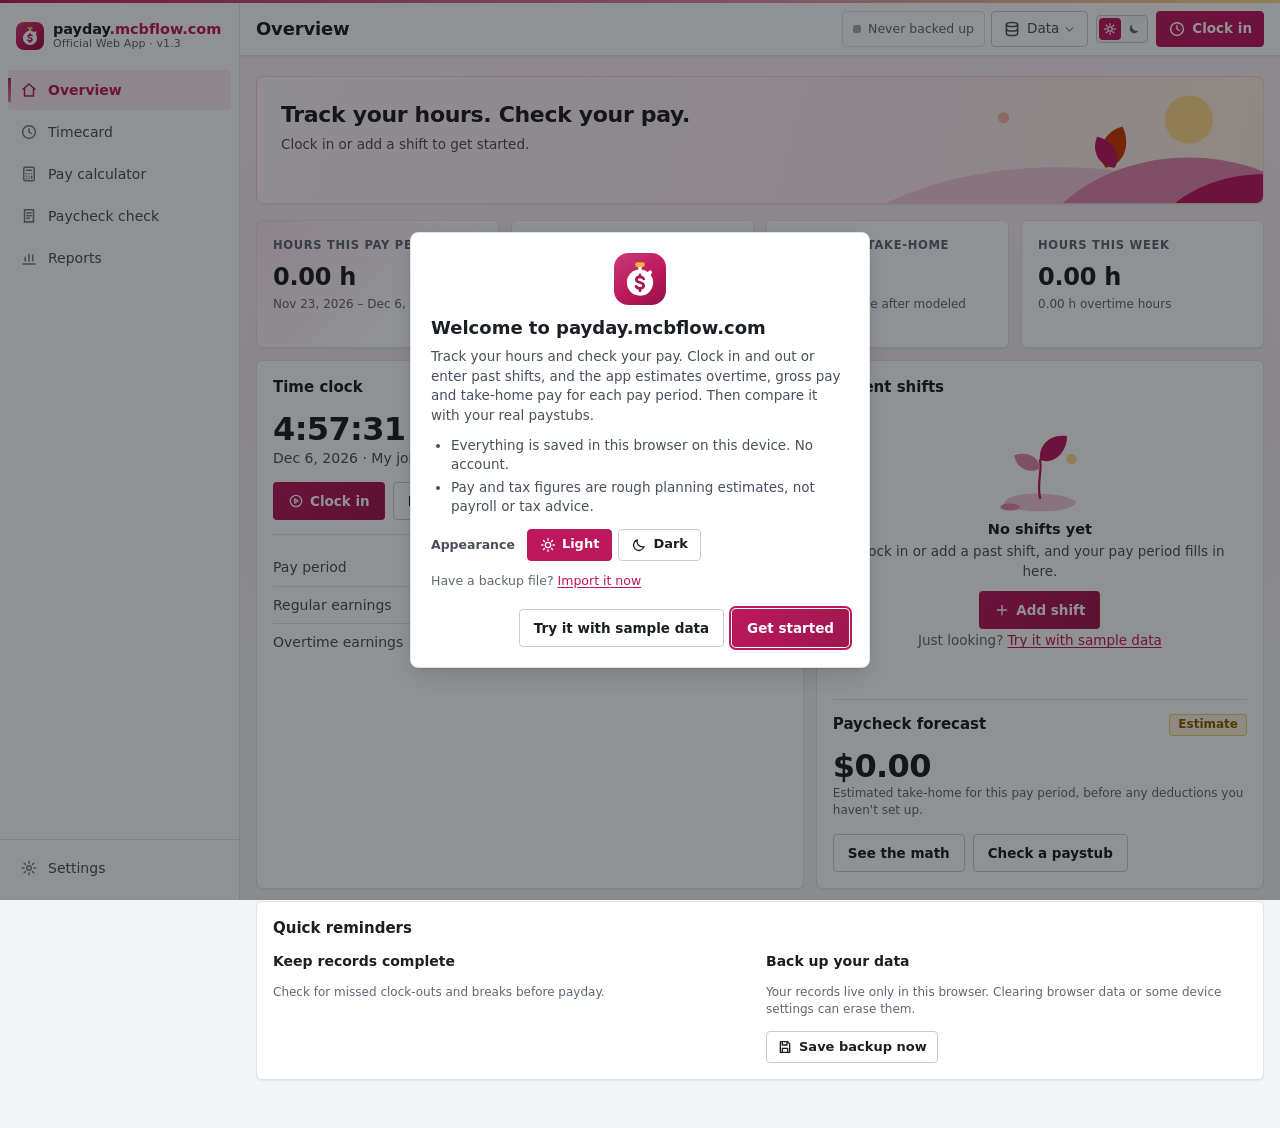
==== commit ef6e4194: "Add files via upload" ====
--- a/index.html
+++ b/index.html
@@ -3,9 +3,9 @@
 <head>
 <meta charset="UTF-8">
 <meta name="viewport" content="width=device-width, initial-scale=1, viewport-fit=cover">
-<meta http-equiv="Content-Security-Policy" content="default-src 'self'; script-src 'self'; style-src 'self' 'unsafe-inline'; img-src 'self' data: blob:; font-src 'self'; connect-src 'self'; manifest-src 'self'; worker-src 'self'; object-src 'none'; base-uri 'self'; form-action 'none'">
+<meta http-equiv="Content-Security-Policy" content="default-src 'self'; script-src 'self'; style-src 'self' 'unsafe-inline'; img-src 'self' data: blob:; font-src 'self'; connect-src 'self' https://rxvcjdwmvxhwbdwncfhj.supabase.co; manifest-src 'self'; worker-src 'self'; object-src 'none'; base-uri 'self'; form-action 'none'">
 <title>Payday | Overview</title>
-<meta name="description" content="Free timecard and paycheck tracker in your browser. Log shifts, estimate overtime and take-home pay, and check your paystubs. No account needed.">
+<meta name="description" content="Free timecard and paycheck tracker in your browser. Log shifts, estimate overtime and take-home pay, and check your paystubs. No account needed; optional free sync across devices.">
 <link rel="canonical" href="https://payday.mcbflow.com/">
 <meta name="theme-color" content="#BE185D">
 <meta name="color-scheme" content="light dark">
@@ -68,6 +68,7 @@
   <symbol id="i-x" viewBox="0 0 24 24"><path d="M6 6l12 12M18 6 6 18"/></symbol>
   <symbol id="i-info" viewBox="0 0 24 24"><circle cx="12" cy="12" r="9"/><path d="M12 11v6M12 7.5v.01"/></symbol>
   <symbol id="i-warn" viewBox="0 0 24 24"><path d="M12 4 2.8 19.5h18.4z"/><path d="M12 10v4.5M12 17v.01"/></symbol>
+  <symbol id="i-sync" viewBox="0 0 24 24"><path d="M7 18.5h10a4 4 0 0 0 .6-7.95A5.5 5.5 0 0 0 7.1 9.1 4.75 4.75 0 0 0 7 18.5z"/><path d="M9.5 14.2a2.6 2.6 0 0 1 4.6-1.4M14.5 11v1.9h-1.9M14.5 14.4a2.6 2.6 0 0 1-4.6 1.4M9.5 17.6v-1.9h1.9"/></symbol>
   <symbol id="i-history" viewBox="0 0 24 24"><path d="M4 12a8 8 0 1 0 2.4-5.7L4 8.5"/><path d="M4 4v4.5h4.5M12 8v4l3 2"/></symbol>
   <symbol id="i-job" viewBox="0 0 24 24"><rect x="3.5" y="7.5" width="17" height="12" rx="2"/><path d="M9 7.5V5.5a1 1 0 0 1 1-1h4a1 1 0 0 1 1 1v2M3.5 12.5h17"/></symbol>
   <symbol id="i-sun" viewBox="0 0 24 24"><circle cx="12" cy="12" r="4"/><path d="M12 2.5v2M12 19.5v2M2.5 12h2M19.5 12h2M5.3 5.3l1.4 1.4M17.3 17.3l1.4 1.4M5.3 18.7l1.4-1.4M17.3 6.7l1.4-1.4"/></symbol>
@@ -75,7 +76,7 @@
 </svg>
 
 <aside class="mb-side" aria-label="App">
-  <a class="brand" href="./" data-home aria-label="payday.mcbflow.com: go to Overview"><span class="logo"><svg aria-hidden="true" focusable="false" xmlns="http://www.w3.org/2000/svg" viewBox="0 0 64 64"><defs><linearGradient id="pdg1" gradientUnits="userSpaceOnUse" x1="10" y1="0" x2="54" y2="64"><stop offset="0" stop-color="#C73874"/><stop offset=".55" stop-color="#BE185D"/><stop offset="1" stop-color="#98134A"/></linearGradient><clipPath id="pdc1"><rect width="64" height="64" rx="18"/></clipPath></defs><g clip-path="url(#pdc1)"><rect width="64" height="64" fill="url(#pdg1)"/><g transform="translate(3.2 3.6) scale(.9)"><rect x="29.75" y="13" width="4.5" height="6.5" fill="#fff"/><rect x="25.5" y="8.5" width="13" height="6.5" rx="3" fill="#F2B640"/><rect x="42.13" y="19.57" width="5.2" height="8.4" rx="2" fill="#fff" transform="rotate(45 44.73 23.77)"/><circle cx="32" cy="36.5" r="18" fill="#fff"/><path d="M32 25.6v3.2M32 44.6v3.2" stroke="#A8154F" stroke-width="3.4" stroke-linecap="round"/><path d="M37.2 31.4C36.2 29.7 34.3 28.8 32 28.8 29.2 28.8 27.1 30.3 27.1 32.5 27.1 37.4 37.1 35.2 37.1 40.4 37.1 42.7 34.9 44.4 32 44.4 29.5 44.4 27.6 43.4 26.7 41.6" fill="none" stroke="#A8154F" stroke-width="3.8" stroke-linecap="round" stroke-linejoin="round"/></g></g></svg></span><span class="bt"><b>payday<i class="tld">.mcbflow.com</i></b><span>Official Web App · v1.2</span></span></a>
+  <a class="brand" href="./" data-home aria-label="payday.mcbflow.com: go to Overview"><span class="logo"><svg aria-hidden="true" focusable="false" xmlns="http://www.w3.org/2000/svg" viewBox="0 0 64 64"><defs><linearGradient id="pdg1" gradientUnits="userSpaceOnUse" x1="10" y1="0" x2="54" y2="64"><stop offset="0" stop-color="#C73874"/><stop offset=".55" stop-color="#BE185D"/><stop offset="1" stop-color="#98134A"/></linearGradient><clipPath id="pdc1"><rect width="64" height="64" rx="18"/></clipPath></defs><g clip-path="url(#pdc1)"><rect width="64" height="64" fill="url(#pdg1)"/><g transform="translate(3.2 3.6) scale(.9)"><rect x="29.75" y="13" width="4.5" height="6.5" fill="#fff"/><rect x="25.5" y="8.5" width="13" height="6.5" rx="3" fill="#F2B640"/><rect x="42.13" y="19.57" width="5.2" height="8.4" rx="2" fill="#fff" transform="rotate(45 44.73 23.77)"/><circle cx="32" cy="36.5" r="18" fill="#fff"/><path d="M32 25.6v3.2M32 44.6v3.2" stroke="#A8154F" stroke-width="3.4" stroke-linecap="round"/><path d="M37.2 31.4C36.2 29.7 34.3 28.8 32 28.8 29.2 28.8 27.1 30.3 27.1 32.5 27.1 37.4 37.1 35.2 37.1 40.4 37.1 42.7 34.9 44.4 32 44.4 29.5 44.4 27.6 43.4 26.7 41.6" fill="none" stroke="#A8154F" stroke-width="3.8" stroke-linecap="round" stroke-linejoin="round"/></g></g></svg></span><span class="bt"><b>payday<i class="tld">.mcbflow.com</i></b><span>Official Web App · v1.3</span></span></a>
   <nav class="side-nav" id="sideNav" aria-label="Sections">
     <button type="button" data-view="home" aria-current="page"><svg class="uic" aria-hidden="true"><use href="#i-home"/></svg><span>Overview</span></button>
     <button type="button" data-view="timecard"><svg class="uic" aria-hidden="true"><use href="#i-clock"/></svg><span>Timecard</span><b class="count" data-count="shifts"></b></button>
@@ -90,7 +91,7 @@
 
 <div class="mb-main">
   <header class="page-bar">
-    <a class="brand phone-brand" href="./" data-home aria-label="payday.mcbflow.com: go to Overview"><span class="logo"><svg aria-hidden="true" focusable="false" xmlns="http://www.w3.org/2000/svg" viewBox="0 0 64 64"><defs><linearGradient id="pdg2" gradientUnits="userSpaceOnUse" x1="10" y1="0" x2="54" y2="64"><stop offset="0" stop-color="#C73874"/><stop offset=".55" stop-color="#BE185D"/><stop offset="1" stop-color="#98134A"/></linearGradient><clipPath id="pdc2"><rect width="64" height="64" rx="18"/></clipPath></defs><g clip-path="url(#pdc2)"><rect width="64" height="64" fill="url(#pdg2)"/><g transform="translate(3.2 3.6) scale(.9)"><rect x="29.75" y="13" width="4.5" height="6.5" fill="#fff"/><rect x="25.5" y="8.5" width="13" height="6.5" rx="3" fill="#F2B640"/><rect x="42.13" y="19.57" width="5.2" height="8.4" rx="2" fill="#fff" transform="rotate(45 44.73 23.77)"/><circle cx="32" cy="36.5" r="18" fill="#fff"/><path d="M32 25.6v3.2M32 44.6v3.2" stroke="#A8154F" stroke-width="3.4" stroke-linecap="round"/><path d="M37.2 31.4C36.2 29.7 34.3 28.8 32 28.8 29.2 28.8 27.1 30.3 27.1 32.5 27.1 37.4 37.1 35.2 37.1 40.4 37.1 42.7 34.9 44.4 32 44.4 29.5 44.4 27.6 43.4 26.7 41.6" fill="none" stroke="#A8154F" stroke-width="3.8" stroke-linecap="round" stroke-linejoin="round"/></g></g></svg></span><span class="bt"><b>payday<i class="tld">.mcbflow.com</i></b><span>Official Web App · v1.2</span></span></a>
+    <a class="brand phone-brand" href="./" data-home aria-label="payday.mcbflow.com: go to Overview"><span class="logo"><svg aria-hidden="true" focusable="false" xmlns="http://www.w3.org/2000/svg" viewBox="0 0 64 64"><defs><linearGradient id="pdg2" gradientUnits="userSpaceOnUse" x1="10" y1="0" x2="54" y2="64"><stop offset="0" stop-color="#C73874"/><stop offset=".55" stop-color="#BE185D"/><stop offset="1" stop-color="#98134A"/></linearGradient><clipPath id="pdc2"><rect width="64" height="64" rx="18"/></clipPath></defs><g clip-path="url(#pdc2)"><rect width="64" height="64" fill="url(#pdg2)"/><g transform="translate(3.2 3.6) scale(.9)"><rect x="29.75" y="13" width="4.5" height="6.5" fill="#fff"/><rect x="25.5" y="8.5" width="13" height="6.5" rx="3" fill="#F2B640"/><rect x="42.13" y="19.57" width="5.2" height="8.4" rx="2" fill="#fff" transform="rotate(45 44.73 23.77)"/><circle cx="32" cy="36.5" r="18" fill="#fff"/><path d="M32 25.6v3.2M32 44.6v3.2" stroke="#A8154F" stroke-width="3.4" stroke-linecap="round"/><path d="M37.2 31.4C36.2 29.7 34.3 28.8 32 28.8 29.2 28.8 27.1 30.3 27.1 32.5 27.1 37.4 37.1 35.2 37.1 40.4 37.1 42.7 34.9 44.4 32 44.4 29.5 44.4 27.6 43.4 26.7 41.6" fill="none" stroke="#A8154F" stroke-width="3.8" stroke-linecap="round" stroke-linejoin="round"/></g></g></svg></span><span class="bt"><b>payday<i class="tld">.mcbflow.com</i></b><span>Official Web App · v1.3</span></span></a>
     <h1 class="page-title" id="pageTitle">Overview</h1>
     <div class="actions">
       <div class="searchbox hide-phone" id="searchWrap" hidden>
@@ -102,6 +103,7 @@
         <button type="button" class="tb" id="dataBtn" aria-haspopup="true" aria-expanded="false" aria-controls="dataMenu" aria-label="Data: backup, import, export" title="Data: backup, import, export"><svg class="uic" aria-hidden="true"><use href="#i-data"/></svg><span class="tb-lbl">Data</span><svg class="uic tb-chev" aria-hidden="true"><use href="#i-chev"/></svg><span class="tb-dot" id="dataDot" aria-hidden="true" hidden></span></button>
         <div class="dm-panel" id="dataMenu" role="menu" aria-label="Data" hidden>
           <button type="button" class="dm-item main" role="menuitem" data-act="saveNow"><svg class="uic" aria-hidden="true"><use href="#i-save"/></svg><span class="dm-t"><b>Save backup now</b><small id="saveNowSub">Choose where to save it the first time</small></span><kbd>Ctrl S</kbd></button>
+          <button type="button" class="dm-item" role="menuitem" data-act="sync" id="dmSync"><svg class="uic" aria-hidden="true"><use href="#i-sync"/></svg><span class="dm-t"><b id="dmSyncTitle">Sync across devices…</b><small id="dmSyncSub">Optional free account. Your data stays on this device too</small></span></button>
           <button type="button" class="dm-item" role="menuitem" data-act="exportJson"><svg class="uic" aria-hidden="true"><use href="#i-download"/></svg><span class="dm-t"><b>Export All (JSON)…</b><small>Full backup: jobs, shifts, paystubs and settings</small></span></button>
           <button type="button" class="dm-item" role="menuitem" data-act="import"><svg class="uic" aria-hidden="true"><use href="#i-upload"/></svg><span class="dm-t"><b>Import Backup…</b><small>JSON or .zip backup, or a shifts CSV. You check it first</small></span></button>
           <button type="button" class="dm-item" role="menuitem" data-act="exportPageCsv"><svg class="uic" aria-hidden="true"><use href="#i-sheet"/></svg><span class="dm-t"><b>Export This Page (CSV)…</b><small id="pageCsvSub">Shifts, for Excel or Sheets</small></span></button>
@@ -136,7 +138,7 @@
         <svg class="uic" viewBox="0 0 24 24" width="20" height="20" fill="none" stroke="currentColor" stroke-width="2" stroke-linecap="round" stroke-linejoin="round" aria-hidden="true" focusable="false"><circle cx="12" cy="12" r="9.5"/><path d="M12 11v6M12 7.5v.01"/></svg>
         <div>
           <b>payday.mcbflow.com™</b>
-          <p>Version 1.2 · Oct 14, 2026</p>
+          <p>Version 1.3 · Oct 15, 2026</p>
           <p class="mb-about-links"><a href="privacy.html">Privacy</a><a href="terms.html">Terms</a><a href="https://mcbflow.com/">More free apps at mcbflow.com</a></p>
           <p class="mb-about-copy">© 2026 Matthew Broyer. All rights reserved.</p>
         </div>
@@ -216,6 +218,7 @@
 <script src="mb-install.js"></script>
 <script src="mb-share.js"></script>
 <script src="vendor/jszip.min.js"></script>
+<script src="mb-sync.js"></script>
 <script src="app.js"></script>
 </body>
 </html>
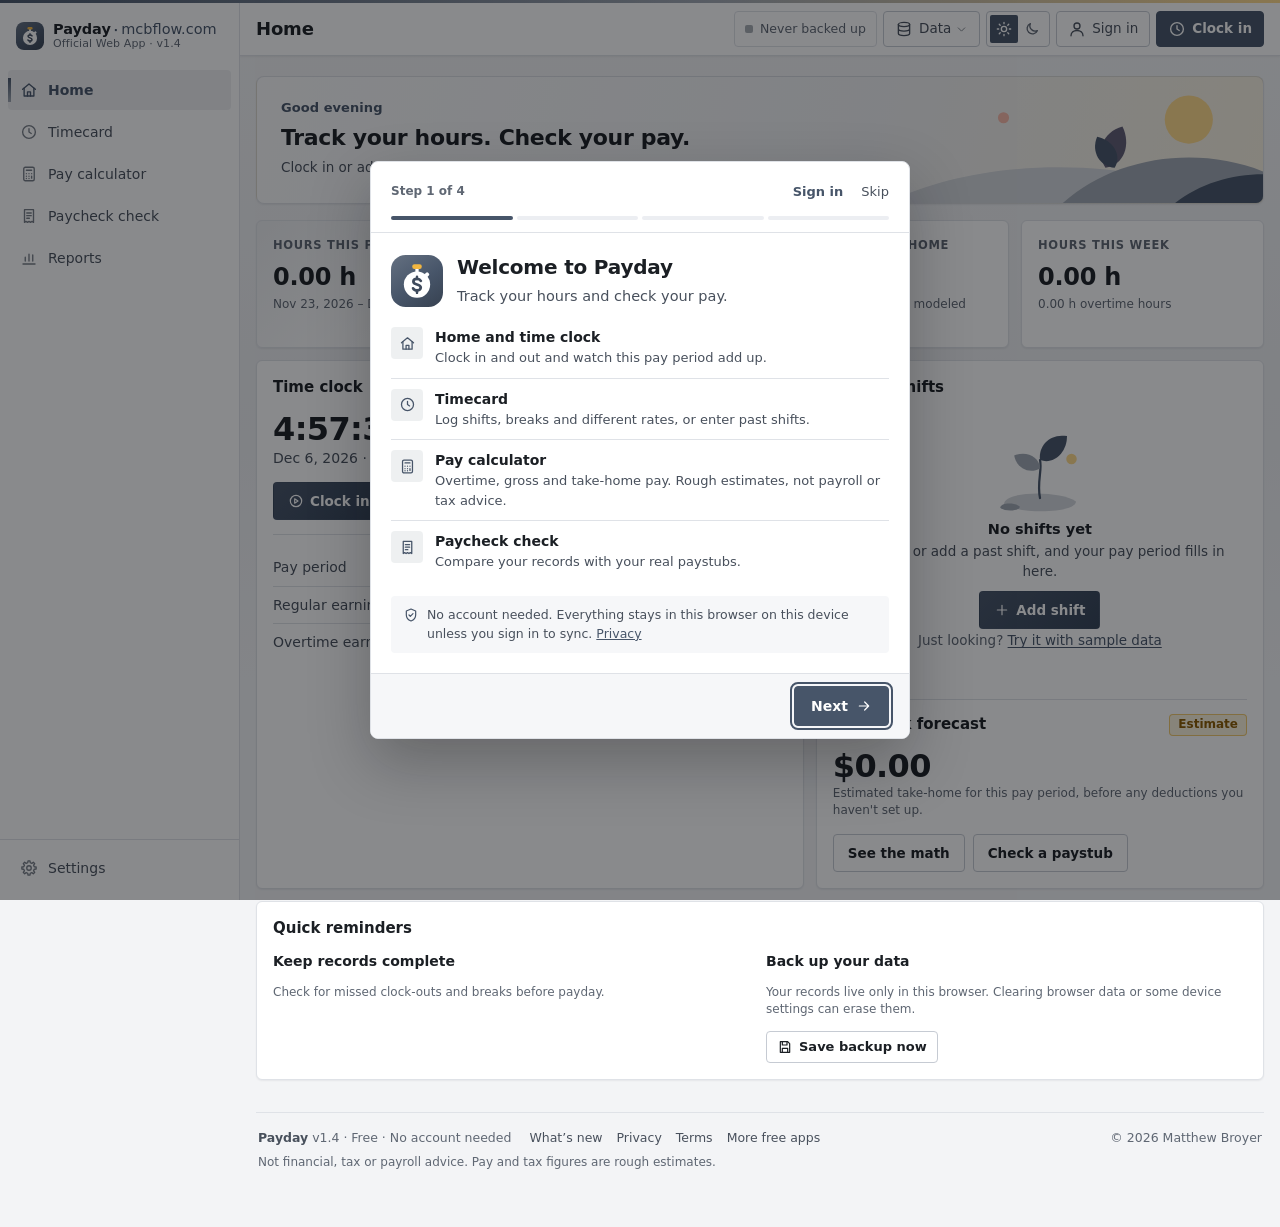
==== commit 4e55c3be: "Add files via upload" ====
--- a/index.html
+++ b/index.html
@@ -4,10 +4,10 @@
 <meta charset="UTF-8">
 <meta name="viewport" content="width=device-width, initial-scale=1, viewport-fit=cover">
 <meta http-equiv="Content-Security-Policy" content="default-src 'self'; script-src 'self'; style-src 'self' 'unsafe-inline'; img-src 'self' data: blob:; font-src 'self'; connect-src 'self' https://rxvcjdwmvxhwbdwncfhj.supabase.co; manifest-src 'self'; worker-src 'self'; object-src 'none'; base-uri 'self'; form-action 'none'">
-<title>Payday | Overview</title>
+<title>Payday | Home</title>
 <meta name="description" content="Free timecard and paycheck tracker in your browser. Log shifts, estimate overtime and take-home pay, and check your paystubs. No account needed; optional free sync across devices.">
 <link rel="canonical" href="https://payday.mcbflow.com/">
-<meta name="theme-color" content="#BE185D">
+<meta name="theme-color" content="#475569">
 <meta name="color-scheme" content="light dark">
 <meta name="application-name" content="Payday">
 <meta name="mobile-web-app-capable" content="yes">
@@ -45,13 +45,13 @@
 <noscript><p class="noscript">payday.mcbflow.com is a free timecard and paycheck tracker that runs in your browser. It needs JavaScript turned on.</p></noscript>
 
 <svg width="0" height="0" class="sprite" aria-hidden="true" focusable="false">
-  <symbol id="i-home" viewBox="0 0 24 24"><path d="M4 11 12 4l8 7"/><path d="M6 10v10h12V10"/></symbol>
+  <symbol id="i-home" viewBox="0 0 24 24"><path d="M3.5 11 12 4l8.5 7"/><path d="M5.5 9.5V20h13V9.5"/><path d="M10 20v-5.5h4V20"/></symbol>
   <symbol id="i-clock" viewBox="0 0 24 24"><circle cx="12" cy="12" r="8.5"/><path d="M12 7.5V12l3 2"/></symbol>
   <symbol id="i-calc" viewBox="0 0 24 24"><rect x="5" y="3" width="14" height="18" rx="2"/><path d="M8.5 7h7M8.5 11.5h.01M12 11.5h.01M15.5 11.5h.01M8.5 15h.01M12 15h.01M15.5 15v2.5M8.5 18h.01M12 18h.01"/></symbol>
   <symbol id="i-receipt" viewBox="0 0 24 24"><path d="M6 3.5h12v17l-2-1.3-2 1.3-2-1.3-2 1.3-2-1.3-2 1.3z"/><path d="M9 8h6M9 11.5h6M9 15h3.5"/></symbol>
   <symbol id="i-chart" viewBox="0 0 24 24"><path d="M4 20h16"/><path d="M7 16v-5M12 16V7M17 16v-8"/></symbol>
-  <symbol id="i-settings" viewBox="0 0 24 24"><circle cx="12" cy="12" r="3"/><path d="M12 3v2.5M12 18.5V21M3 12h2.5M18.5 12H21M5.6 5.6l1.8 1.8M16.6 16.6l1.8 1.8M5.6 18.4l1.8-1.8M16.6 7.4l1.8-1.8"/></symbol>
-  <symbol id="i-more" viewBox="0 0 24 24"><circle cx="5.5" cy="12" r="1.2"/><circle cx="12" cy="12" r="1.2"/><circle cx="18.5" cy="12" r="1.2"/></symbol>
+  <symbol id="i-settings" viewBox="0 0 24 24"><path d="M19.00 10.32 L21.51 10.72 L21.51 13.28 L19.00 13.68 L18.14 15.76 L19.63 17.82 L17.82 19.63 L15.76 18.14 L13.68 19.00 L13.28 21.51 L10.72 21.51 L10.32 19.00 L8.24 18.14 L6.18 19.63 L4.37 17.82 L5.86 15.76 L5.00 13.68 L2.49 13.28 L2.49 10.72 L5.00 10.32 L5.86 8.24 L4.37 6.18 L6.18 4.37 L8.24 5.86 L10.32 5.00 L10.72 2.49 L13.28 2.49 L13.68 5.00 L15.76 5.86 L17.82 4.37 L19.63 6.18 L18.14 8.24Z"/><circle cx="12" cy="12" r="3"/></symbol>
+  <symbol id="i-more" viewBox="0 0 24 24"><circle cx="5.5" cy="12" r="1.7" fill="currentColor" stroke="none"/><circle cx="12" cy="12" r="1.7" fill="currentColor" stroke="none"/><circle cx="18.5" cy="12" r="1.7" fill="currentColor" stroke="none"/></symbol>
   <symbol id="i-data" viewBox="0 0 24 24"><ellipse cx="12" cy="6" rx="7.5" ry="2.8"/><path d="M4.5 6v12c0 1.5 3.4 2.8 7.5 2.8s7.5-1.3 7.5-2.8V6M4.5 12c0 1.5 3.4 2.8 7.5 2.8s7.5-1.3 7.5-2.8"/></symbol>
   <symbol id="i-chev" viewBox="0 0 24 24"><path d="m6 9 6 6 6-6"/></symbol>
   <symbol id="i-search" viewBox="0 0 24 24"><circle cx="10.5" cy="10.5" r="6"/><path d="m15 15 5 5"/></symbol>
@@ -72,27 +72,31 @@
   <symbol id="i-history" viewBox="0 0 24 24"><path d="M4 12a8 8 0 1 0 2.4-5.7L4 8.5"/><path d="M4 4v4.5h4.5M12 8v4l3 2"/></symbol>
   <symbol id="i-job" viewBox="0 0 24 24"><rect x="3.5" y="7.5" width="17" height="12" rx="2"/><path d="M9 7.5V5.5a1 1 0 0 1 1-1h4a1 1 0 0 1 1 1v2M3.5 12.5h17"/></symbol>
   <symbol id="i-sun" viewBox="0 0 24 24"><circle cx="12" cy="12" r="4"/><path d="M12 2.5v2M12 19.5v2M2.5 12h2M19.5 12h2M5.3 5.3l1.4 1.4M17.3 17.3l1.4 1.4M5.3 18.7l1.4-1.4M17.3 6.7l1.4-1.4"/></symbol>
+  <symbol id="i-shield" viewBox="0 0 24 24"><path d="M12 3 5 6v6c0 4.5 3 7.5 7 9 4-1.5 7-4.5 7-9V6z"/><path d="m9 12 2 2 4-4"/></symbol>
+  <symbol id="i-arrow" viewBox="0 0 24 24"><path d="M5 12h14M13 6l6 6-6 6"/></symbol>
+  <symbol id="i-back" viewBox="0 0 24 24"><path d="M19 12H5M11 6l-6 6 6 6"/></symbol>
+  <symbol id="i-json" viewBox="0 0 24 24"><path d="M14 3H6v18h12V7z"/><path d="M14 3v4h4"/><path d="M10 12c-1 0-1 .5-1 1.5S8.5 15 8 15c.5 0 1 .5 1 1.5s0 1.5 1 1.5M14 12c1 0 1 .5 1 1.5s.5 1.5 1 1.5c-.5 0-1 .5-1 1.5s0 1.5-1 1.5"/></symbol>
   <symbol id="i-moon" viewBox="0 0 24 24"><path d="M19.5 14.5A8 8 0 0 1 9.5 4.5a8 8 0 1 0 10 10z"/></symbol>
 </svg>
 
 <aside class="mb-side" aria-label="App">
-  <a class="brand" href="./" data-home aria-label="payday.mcbflow.com: go to Overview"><span class="logo"><svg aria-hidden="true" focusable="false" xmlns="http://www.w3.org/2000/svg" viewBox="0 0 64 64"><defs><linearGradient id="pdg1" gradientUnits="userSpaceOnUse" x1="10" y1="0" x2="54" y2="64"><stop offset="0" stop-color="#C73874"/><stop offset=".55" stop-color="#BE185D"/><stop offset="1" stop-color="#98134A"/></linearGradient><clipPath id="pdc1"><rect width="64" height="64" rx="18"/></clipPath></defs><g clip-path="url(#pdc1)"><rect width="64" height="64" fill="url(#pdg1)"/><g transform="translate(3.2 3.6) scale(.9)"><rect x="29.75" y="13" width="4.5" height="6.5" fill="#fff"/><rect x="25.5" y="8.5" width="13" height="6.5" rx="3" fill="#F2B640"/><rect x="42.13" y="19.57" width="5.2" height="8.4" rx="2" fill="#fff" transform="rotate(45 44.73 23.77)"/><circle cx="32" cy="36.5" r="18" fill="#fff"/><path d="M32 25.6v3.2M32 44.6v3.2" stroke="#A8154F" stroke-width="3.4" stroke-linecap="round"/><path d="M37.2 31.4C36.2 29.7 34.3 28.8 32 28.8 29.2 28.8 27.1 30.3 27.1 32.5 27.1 37.4 37.1 35.2 37.1 40.4 37.1 42.7 34.9 44.4 32 44.4 29.5 44.4 27.6 43.4 26.7 41.6" fill="none" stroke="#A8154F" stroke-width="3.8" stroke-linecap="round" stroke-linejoin="round"/></g></g></svg></span><span class="bt"><b>payday<i class="tld">.mcbflow.com</i></b><span>Official Web App · v1.3</span></span></a>
+  <a class="brand" href="./" data-home aria-label="Payday (payday.mcbflow.com): go to Home"><span class="logo"><svg aria-hidden="true" focusable="false" xmlns="http://www.w3.org/2000/svg" viewBox="0 0 64 64"><defs><linearGradient id="pdg1" gradientUnits="userSpaceOnUse" x1="10" y1="0" x2="54" y2="64"><stop offset="0" stop-color="#616D7E"/><stop offset=".55" stop-color="#475569"/><stop offset="1" stop-color="#394454"/></linearGradient><clipPath id="pdc1"><rect width="64" height="64" rx="18"/></clipPath></defs><g clip-path="url(#pdc1)"><rect width="64" height="64" fill="url(#pdg1)"/><g transform="translate(3.2 3.6) scale(.9)"><rect x="29.75" y="13" width="4.5" height="6.5" fill="#fff"/><rect x="25.5" y="8.5" width="13" height="6.5" rx="3" fill="#F2B640"/><rect x="42.13" y="19.57" width="5.2" height="8.4" rx="2" fill="#fff" transform="rotate(45 44.73 23.77)"/><circle cx="32" cy="36.5" r="18" fill="#fff"/><path d="M32 25.6v3.2M32 44.6v3.2" stroke="#3F4B5D" stroke-width="3.4" stroke-linecap="round"/><path d="M37.2 31.4C36.2 29.7 34.3 28.8 32 28.8 29.2 28.8 27.1 30.3 27.1 32.5 27.1 37.4 37.1 35.2 37.1 40.4 37.1 42.7 34.9 44.4 32 44.4 29.5 44.4 27.6 43.4 26.7 41.6" fill="none" stroke="#3F4B5D" stroke-width="3.8" stroke-linecap="round" stroke-linejoin="round"/></g></g></svg></span><span class="bt"><b>Payday<i class="tld"><span class="sep" aria-hidden="true">∙</span>mcbflow.com</i></b><span>Official Web App · v1.4</span></span></a>
   <nav class="side-nav" id="sideNav" aria-label="Sections">
-    <button type="button" data-view="home" aria-current="page"><svg class="uic" aria-hidden="true"><use href="#i-home"/></svg><span>Overview</span></button>
+    <button type="button" data-view="home" aria-current="page"><svg class="uic" aria-hidden="true"><use href="#i-home"/></svg><span>Home</span></button>
     <button type="button" data-view="timecard"><svg class="uic" aria-hidden="true"><use href="#i-clock"/></svg><span>Timecard</span><b class="count" data-count="shifts"></b></button>
     <button type="button" data-view="pay"><svg class="uic" aria-hidden="true"><use href="#i-calc"/></svg><span>Pay calculator</span></button>
     <button type="button" data-view="paystubs"><svg class="uic" aria-hidden="true"><use href="#i-receipt"/></svg><span>Paycheck check</span><b class="count" data-count="stubs"></b></button>
     <button type="button" data-view="reports"><svg class="uic" aria-hidden="true"><use href="#i-chart"/></svg><span>Reports</span></button>
   </nav>
-  <nav class="side-nav side-end" aria-label="More">
+  <nav class="side-nav side-end" aria-label="Settings">
     <button type="button" data-view="settings"><svg class="uic" aria-hidden="true"><use href="#i-settings"/></svg><span>Settings</span></button>
   </nav>
 </aside>
 
 <div class="mb-main">
   <header class="page-bar">
-    <a class="brand phone-brand" href="./" data-home aria-label="payday.mcbflow.com: go to Overview"><span class="logo"><svg aria-hidden="true" focusable="false" xmlns="http://www.w3.org/2000/svg" viewBox="0 0 64 64"><defs><linearGradient id="pdg2" gradientUnits="userSpaceOnUse" x1="10" y1="0" x2="54" y2="64"><stop offset="0" stop-color="#C73874"/><stop offset=".55" stop-color="#BE185D"/><stop offset="1" stop-color="#98134A"/></linearGradient><clipPath id="pdc2"><rect width="64" height="64" rx="18"/></clipPath></defs><g clip-path="url(#pdc2)"><rect width="64" height="64" fill="url(#pdg2)"/><g transform="translate(3.2 3.6) scale(.9)"><rect x="29.75" y="13" width="4.5" height="6.5" fill="#fff"/><rect x="25.5" y="8.5" width="13" height="6.5" rx="3" fill="#F2B640"/><rect x="42.13" y="19.57" width="5.2" height="8.4" rx="2" fill="#fff" transform="rotate(45 44.73 23.77)"/><circle cx="32" cy="36.5" r="18" fill="#fff"/><path d="M32 25.6v3.2M32 44.6v3.2" stroke="#A8154F" stroke-width="3.4" stroke-linecap="round"/><path d="M37.2 31.4C36.2 29.7 34.3 28.8 32 28.8 29.2 28.8 27.1 30.3 27.1 32.5 27.1 37.4 37.1 35.2 37.1 40.4 37.1 42.7 34.9 44.4 32 44.4 29.5 44.4 27.6 43.4 26.7 41.6" fill="none" stroke="#A8154F" stroke-width="3.8" stroke-linecap="round" stroke-linejoin="round"/></g></g></svg></span><span class="bt"><b>payday<i class="tld">.mcbflow.com</i></b><span>Official Web App · v1.3</span></span></a>
-    <h1 class="page-title" id="pageTitle">Overview</h1>
+    <a class="brand phone-brand" href="./" data-home aria-label="Payday (payday.mcbflow.com): go to Home"><span class="logo"><svg aria-hidden="true" focusable="false" xmlns="http://www.w3.org/2000/svg" viewBox="0 0 64 64"><defs><linearGradient id="pdg2" gradientUnits="userSpaceOnUse" x1="10" y1="0" x2="54" y2="64"><stop offset="0" stop-color="#616D7E"/><stop offset=".55" stop-color="#475569"/><stop offset="1" stop-color="#394454"/></linearGradient><clipPath id="pdc2"><rect width="64" height="64" rx="18"/></clipPath></defs><g clip-path="url(#pdc2)"><rect width="64" height="64" fill="url(#pdg2)"/><g transform="translate(3.2 3.6) scale(.9)"><rect x="29.75" y="13" width="4.5" height="6.5" fill="#fff"/><rect x="25.5" y="8.5" width="13" height="6.5" rx="3" fill="#F2B640"/><rect x="42.13" y="19.57" width="5.2" height="8.4" rx="2" fill="#fff" transform="rotate(45 44.73 23.77)"/><circle cx="32" cy="36.5" r="18" fill="#fff"/><path d="M32 25.6v3.2M32 44.6v3.2" stroke="#3F4B5D" stroke-width="3.4" stroke-linecap="round"/><path d="M37.2 31.4C36.2 29.7 34.3 28.8 32 28.8 29.2 28.8 27.1 30.3 27.1 32.5 27.1 37.4 37.1 35.2 37.1 40.4 37.1 42.7 34.9 44.4 32 44.4 29.5 44.4 27.6 43.4 26.7 41.6" fill="none" stroke="#3F4B5D" stroke-width="3.8" stroke-linecap="round" stroke-linejoin="round"/></g></g></svg></span><span class="bt"><b>Payday<i class="tld"><span class="sep" aria-hidden="true">∙</span>mcbflow.com</i></b><span>Official Web App · v1.4</span></span></a>
+    <h1 class="page-title" id="pageTitle">Home</h1>
     <div class="actions">
       <div class="searchbox hide-phone" id="searchWrap" hidden>
         <svg class="uic" aria-hidden="true"><use href="#i-search"/></svg>
@@ -100,26 +104,12 @@
       </div>
       <button type="button" class="bk-chip tb-chip hide-phone" id="bkChip" title="Save a backup now (Ctrl+S)"><svg class="uic" aria-hidden="true"><use href="#i-history"/></svg><span id="bkChipText">Never backed up</span></button>
       <div class="menu-wrap">
-        <button type="button" class="tb" id="dataBtn" aria-haspopup="true" aria-expanded="false" aria-controls="dataMenu" aria-label="Data: backup, import, export" title="Data: backup, import, export"><svg class="uic" aria-hidden="true"><use href="#i-data"/></svg><span class="tb-lbl">Data</span><svg class="uic tb-chev" aria-hidden="true"><use href="#i-chev"/></svg><span class="tb-dot" id="dataDot" aria-hidden="true" hidden></span></button>
-        <div class="dm-panel" id="dataMenu" role="menu" aria-label="Data" hidden>
-          <button type="button" class="dm-item main" role="menuitem" data-act="saveNow"><svg class="uic" aria-hidden="true"><use href="#i-save"/></svg><span class="dm-t"><b>Save backup now</b><small id="saveNowSub">Choose where to save it the first time</small></span><kbd>Ctrl S</kbd></button>
-          <button type="button" class="dm-item" role="menuitem" data-act="sync" id="dmSync"><svg class="uic" aria-hidden="true"><use href="#i-sync"/></svg><span class="dm-t"><b id="dmSyncTitle">Sync across devices…</b><small id="dmSyncSub">Optional free account. Your data stays on this device too</small></span></button>
-          <button type="button" class="dm-item" role="menuitem" data-act="exportJson"><svg class="uic" aria-hidden="true"><use href="#i-download"/></svg><span class="dm-t"><b>Export All (JSON)…</b><small>Full backup: jobs, shifts, paystubs and settings</small></span></button>
-          <button type="button" class="dm-item" role="menuitem" data-act="import"><svg class="uic" aria-hidden="true"><use href="#i-upload"/></svg><span class="dm-t"><b>Import Backup…</b><small>JSON or .zip backup, or a shifts CSV. You check it first</small></span></button>
-          <button type="button" class="dm-item" role="menuitem" data-act="exportPageCsv"><svg class="uic" aria-hidden="true"><use href="#i-sheet"/></svg><span class="dm-t"><b>Export This Page (CSV)…</b><small id="pageCsvSub">Shifts, for Excel or Sheets</small></span></button>
-          <button type="button" class="dm-item" role="menuitem" data-act="exportZip"><svg class="uic" aria-hidden="true"><use href="#i-zip"/></svg><span class="dm-t"><b>Export All (CSV, .zip)…</b><small>JSON backup plus shifts and paystubs CSV in one .zip</small></span></button>
-          <div class="dm-sep" role="separator"></div>
-          <button type="button" class="dm-item" role="menuitem" data-act="removeSample" id="dmRemoveSample" hidden><svg class="uic" aria-hidden="true"><use href="#i-x"/></svg><span class="dm-t"><b>Remove sample data</b><small>Deletes only the labeled sample records</small></span></button>
-          <button type="button" class="dm-item danger" role="menuitem" data-act="clearAll"><svg class="uic" aria-hidden="true"><use href="#i-trash"/></svg><span class="dm-t"><b>Clear all data…</b></span></button>
-          <div class="dm-foot">
-            <div id="bkStatusLine">Never backed up</div>
-            <div id="bkFileLine"></div>
-            <div>Your data is stored in this browser on this device. Clearing your browser data deletes it, so keep a backup.</div>
-          </div>
-        </div>
+        <button type="button" class="tb" id="dataBtn" aria-haspopup="menu" aria-expanded="false" aria-controls="dataMenu" aria-label="Data: back up, sync, export or import" title="Data: back up, sync, export or import"><svg class="uic" aria-hidden="true"><use href="#i-data"/></svg><span class="tb-lbl">Data</span><svg class="uic tb-chev" aria-hidden="true"><use href="#i-chev"/></svg><span class="tb-dot" id="dataDot" aria-hidden="true" hidden></span></button>
+        <div class="mb-dm" id="dataMenu" role="menu" aria-label="Data" hidden></div>
       </div>
       <input type="file" id="importFile" accept=".json,.csv,.zip,application/json,text/csv,application/zip" hidden>
-      <button type="button" class="themesw" id="themeBtn" role="switch" aria-checked="false" aria-label="Dark mode" title="Dark mode"><span class="tk"><svg class="i-sun" viewBox="0 0 20 20" width="14" height="14" aria-hidden="true" fill="none" stroke="currentColor" stroke-width="1.8" stroke-linecap="round"><circle cx="10" cy="10" r="3.2"/><path d="M10 2.5v1.8M10 15.7v1.8M2.5 10h1.8M15.7 10h1.8M4.7 4.7l1.3 1.3M14 14l1.3 1.3M4.7 15.3 6 14M14 6l1.3-1.3"/></svg><svg class="i-moon" viewBox="0 0 20 20" width="14" height="14" aria-hidden="true" fill="currentColor"><path d="M16.5 12.2A6.6 6.6 0 0 1 7.8 3.5a6.6 6.6 0 1 0 8.7 8.7Z"/></svg><i class="th"></i></span></button>
+      <button type="button" class="themesw" id="themeBtn" role="switch" aria-checked="false" aria-label="Dark mode" title="Dark mode"><span class="tk"><svg class="i-sun" viewBox="0 0 24 24" fill="none" stroke="currentColor" stroke-width="2" stroke-linecap="round" aria-hidden="true"><circle cx="12" cy="12" r="4"/><path d="M12 2v2M12 20v2M4.9 4.9l1.4 1.4M17.7 17.7l1.4 1.4M2 12h2M20 12h2M4.9 19.1l1.4-1.4M17.7 6.3l1.4-1.4"/></svg><svg class="i-moon" viewBox="0 0 24 24" fill="none" stroke="currentColor" stroke-width="2" stroke-linecap="round" stroke-linejoin="round" aria-hidden="true"><path d="M20 14.5A8 8 0 0 1 9.5 4a8 8 0 1 0 10.5 10.5Z"/></svg><i class="th"></i></span></button>
+      <button type="button" class="tb tb-acct" id="acctBtn"></button>
       <button type="button" class="tb tb-primary" id="headerClock" aria-label="Clock in"><svg class="uic" aria-hidden="true"><use href="#i-clock"/></svg><span class="tb-lbl"><span id="headerClockText">Clock in</span><span id="headerClockAmt" class="amt"></span></span></button>
     </div>
   </header>
@@ -132,23 +122,11 @@
 
   <main class="wrap" id="main" tabindex="-1">
     <div id="view"></div>
-    <div id="settingsTail" class="settings-tail" hidden>
-      <div data-mb-install data-app-name="Payday" data-note="Opens in its own window with its own icon. Works offline after the first visit."></div>
-      <div class="mb-about" role="group" aria-label="About this app">
-        <svg class="uic" viewBox="0 0 24 24" width="20" height="20" fill="none" stroke="currentColor" stroke-width="2" stroke-linecap="round" stroke-linejoin="round" aria-hidden="true" focusable="false"><circle cx="12" cy="12" r="9.5"/><path d="M12 11v6M12 7.5v.01"/></svg>
-        <div>
-          <b>payday.mcbflow.com™</b>
-          <p>Version 1.3 · Oct 15, 2026</p>
-          <p class="mb-about-links"><a href="privacy.html">Privacy</a><a href="terms.html">Terms</a><a href="https://mcbflow.com/">More free apps at mcbflow.com</a></p>
-          <p class="mb-about-copy">© 2026 Matthew Broyer. All rights reserved.</p>
-        </div>
-      </div>
-    </div>
   </main>
 </div>
 
 <nav class="bnav" id="bnav" aria-label="Sections">
-  <button type="button" data-view="home" aria-current="page"><svg class="uic" aria-hidden="true"><use href="#i-home"/></svg><span>Overview</span></button>
+  <button type="button" data-view="home" aria-current="page"><svg class="uic" aria-hidden="true"><use href="#i-home"/></svg><span>Home</span></button>
   <button type="button" data-view="timecard"><svg class="uic" aria-hidden="true"><use href="#i-clock"/></svg><span>Timecard</span></button>
   <button type="button" data-view="pay"><svg class="uic" aria-hidden="true"><use href="#i-calc"/></svg><span>Pay</span></button>
   <button type="button" data-view="paystubs"><svg class="uic" aria-hidden="true"><use href="#i-receipt"/></svg><span>Paychecks</span></button>
@@ -158,31 +136,72 @@
 <dialog class="dlg sheet" id="moreSheet" aria-labelledby="moreTitle">
   <div class="dlg-head"><h2 id="moreTitle">More</h2><button type="button" class="btn ghost sm" data-close aria-label="Close">Close</button></div>
   <div class="more-list">
+    <button type="button" data-view="settings"><svg class="uic" aria-hidden="true"><use href="#i-settings"/></svg><span>Settings</span></button>
     <button type="button" data-view="reports"><svg class="uic" aria-hidden="true"><use href="#i-chart"/></svg><span>Reports</span></button>
-    <button type="button" data-view="settings"><svg class="uic" aria-hidden="true"><use href="#i-settings"/></svg><span>Settings</span></button>
-  </div>
-</dialog>
-
-<dialog class="dlg" id="welcomeDlg" aria-labelledby="welcomeTitle">
-  <div class="welcome-art"><span class="logo lg" aria-hidden="true"><svg aria-hidden="true" focusable="false" xmlns="http://www.w3.org/2000/svg" viewBox="0 0 64 64"><defs><linearGradient id="pdg3" gradientUnits="userSpaceOnUse" x1="10" y1="0" x2="54" y2="64"><stop offset="0" stop-color="#C73874"/><stop offset=".55" stop-color="#BE185D"/><stop offset="1" stop-color="#98134A"/></linearGradient><clipPath id="pdc3"><rect width="64" height="64" rx="18"/></clipPath></defs><g clip-path="url(#pdc3)"><rect width="64" height="64" fill="url(#pdg3)"/><g transform="translate(3.2 3.6) scale(.9)"><rect x="29.75" y="13" width="4.5" height="6.5" fill="#fff"/><rect x="25.5" y="8.5" width="13" height="6.5" rx="3" fill="#F2B640"/><rect x="42.13" y="19.57" width="5.2" height="8.4" rx="2" fill="#fff" transform="rotate(45 44.73 23.77)"/><circle cx="32" cy="36.5" r="18" fill="#fff"/><path d="M32 25.6v3.2M32 44.6v3.2" stroke="#A8154F" stroke-width="3.4" stroke-linecap="round"/><path d="M37.2 31.4C36.2 29.7 34.3 28.8 32 28.8 29.2 28.8 27.1 30.3 27.1 32.5 27.1 37.4 37.1 35.2 37.1 40.4 37.1 42.7 34.9 44.4 32 44.4 29.5 44.4 27.6 43.4 26.7 41.6" fill="none" stroke="#A8154F" stroke-width="3.8" stroke-linecap="round" stroke-linejoin="round"/></g></g></svg></span></div>
-  <h2 id="welcomeTitle">Welcome to payday.mcbflow.com</h2>
-  <p class="dlg-sub">Track your hours and check your pay. Clock in and out or enter past shifts, and the app estimates overtime, gross pay and take-home pay for each pay period. Then compare it with your real paystubs.</p>
-  <ul class="welcome-list">
-    <li>Everything is saved in this browser on this device. No account.</li>
-    <li>Pay and tax figures are rough planning estimates, not payroll or tax advice.</li>
+  </div>
+</dialog>
+
+<!-- first-run screen (MB Suite v3.3 .mbw): Welcome · Pick a look · Your job and pay · Ready -->
+<div class="mbw" id="welcome" role="dialog" aria-modal="true" aria-labelledby="mbwTitle" hidden>
+  <div class="mbw-card">
+    <header class="mbw-head">
+      <span class="mbw-step" id="mbwStep">Step 1 of 4</span>
+      <span class="mbw-head-a"><span id="mbwAcct"></span><button class="mbw-link" type="button" id="mbwSkip">Skip</button></span>
+      <div class="mbw-prog" aria-hidden="true"><i class="on"></i><i></i><i></i><i></i></div>
+    </header>
+    <div class="mbw-body" data-step="0">
+      <div class="mbw-hero"><span class="mbw-logo"><svg aria-hidden="true" focusable="false" xmlns="http://www.w3.org/2000/svg" viewBox="0 0 64 64"><defs><linearGradient id="pdg3" gradientUnits="userSpaceOnUse" x1="10" y1="0" x2="54" y2="64"><stop offset="0" stop-color="#616D7E"/><stop offset=".55" stop-color="#475569"/><stop offset="1" stop-color="#394454"/></linearGradient><clipPath id="pdc3"><rect width="64" height="64" rx="18"/></clipPath></defs><g clip-path="url(#pdc3)"><rect width="64" height="64" fill="url(#pdg3)"/><g transform="translate(3.2 3.6) scale(.9)"><rect x="29.75" y="13" width="4.5" height="6.5" fill="#fff"/><rect x="25.5" y="8.5" width="13" height="6.5" rx="3" fill="#F2B640"/><rect x="42.13" y="19.57" width="5.2" height="8.4" rx="2" fill="#fff" transform="rotate(45 44.73 23.77)"/><circle cx="32" cy="36.5" r="18" fill="#fff"/><path d="M32 25.6v3.2M32 44.6v3.2" stroke="#3F4B5D" stroke-width="3.4" stroke-linecap="round"/><path d="M37.2 31.4C36.2 29.7 34.3 28.8 32 28.8 29.2 28.8 27.1 30.3 27.1 32.5 27.1 37.4 37.1 35.2 37.1 40.4 37.1 42.7 34.9 44.4 32 44.4 29.5 44.4 27.6 43.4 26.7 41.6" fill="none" stroke="#3F4B5D" stroke-width="3.8" stroke-linecap="round" stroke-linejoin="round"/></g></g></svg></span><div><h2 id="mbwTitle">Welcome to Payday</h2><p class="mbw-lead">Track your hours and check your pay.</p></div></div>
+      <ul class="mbw-feats">
+        <li><span class="mbw-ic"><svg class="uic" aria-hidden="true"><use href="#i-home"/></svg></span><div><b>Home and time clock</b><span>Clock in and out and watch this pay period add up.</span></div></li>
+        <li><span class="mbw-ic"><svg class="uic" aria-hidden="true"><use href="#i-clock"/></svg></span><div><b>Timecard</b><span>Log shifts, breaks and different rates, or enter past shifts.</span></div></li>
+        <li><span class="mbw-ic"><svg class="uic" aria-hidden="true"><use href="#i-calc"/></svg></span><div><b>Pay calculator</b><span>Overtime, gross and take-home pay. Rough estimates, not payroll or tax advice.</span></div></li>
+        <li><span class="mbw-ic"><svg class="uic" aria-hidden="true"><use href="#i-receipt"/></svg></span><div><b>Paycheck check</b><span>Compare your records with your real paystubs.</span></div></li>
+      </ul>
+      <p class="mbw-privacy"><svg class="uic" aria-hidden="true"><use href="#i-shield"/></svg><span>No account needed. Everything stays in this browser on this device unless you sign in to sync. <a href="privacy.html">Privacy</a></span></p>
+    </div>
+    <div class="mbw-body" data-step="1" hidden>
+      <h2>Pick a look</h2><p class="mbw-lead">You can switch anytime from the top bar or Settings.</p>
+      <div class="mbw-looks" role="group" aria-label="Theme">
+        <button type="button" class="mbw-look" data-theme-pick="light" aria-pressed="true"><span class="pv l" aria-hidden="true"><b class="a"></b><b></b><b></b></span><span><svg class="uic" aria-hidden="true"><use href="#i-sun"/></svg> Light</span></button>
+        <button type="button" class="mbw-look" data-theme-pick="dark" aria-pressed="false"><span class="pv d" aria-hidden="true"><b class="a"></b><b></b><b></b></span><span><svg class="uic" aria-hidden="true"><use href="#i-moon"/></svg> Dark</span></button>
+      </div>
+    </div>
+    <div class="mbw-body" data-step="2" hidden>
+      <h2>Your job and pay</h2><p class="mbw-lead">Used to figure overtime and pay. Change it, or add more jobs, anytime in Settings.</p>
+      <label class="mbw-field"><span>Job or employer name</span><input type="text" id="wJob" autocomplete="organization" maxlength="80"></label>
+      <label class="mbw-field"><span>Hourly rate ($)</span><input type="number" id="wRate" inputmode="decimal" min="0" step="0.01"></label>
+      <label class="mbw-field"><span>How often you're paid</span><select id="wFreq"><option value="weekly">Weekly</option><option value="biweekly">Every two weeks</option><option value="semimonthly">Twice a month (1st–15th, 16th–end)</option><option value="monthly">Monthly</option></select></label>
+      <label class="mbw-field"><span>Overtime after (hours a week)</span><input type="number" id="wOt" inputmode="decimal" min="0" step="0.25"></label>
+    </div>
+    <div class="mbw-body" data-step="3" hidden>
+      <h2>You're all set</h2><p class="mbw-lead">Clock in from the top bar when your shift starts, or add past shifts on the Timecard.</p>
+      <p class="mbw-sub" id="wSummary"></p>
+      <div class="mbw-alt"><span>Just looking? Fill the app with labeled sample shifts you can remove in one click.</span>
+        <button class="mbw-btn sm" type="button" id="mbwSample"><svg class="uic" aria-hidden="true"><use href="#i-play"/></svg>Try with sample data</button></div>
+      <div class="mbw-alt"><span>Moving from another device?</span>
+        <button class="mbw-btn sm" type="button" id="mbwSync"><svg class="uic" aria-hidden="true"><use href="#i-sync"/></svg>Sign in to sync</button>
+        <button class="mbw-btn sm" type="button" id="mbwImport"><svg class="uic" aria-hidden="true"><use href="#i-upload"/></svg>Import a backup</button></div>
+    </div>
+    <footer class="mbw-foot"><button class="mbw-btn" type="button" id="mbwBack" hidden><svg class="uic" aria-hidden="true"><use href="#i-back"/></svg>Back</button><button class="mbw-btn pri" type="button" id="mbwNext">Next<svg class="uic" aria-hidden="true"><use href="#i-arrow"/></svg></button></footer>
+  </div>
+</div>
+
+<dialog class="dlg" id="newsDlg" aria-labelledby="newsTitle">
+  <div class="dlg-head"><h2 id="newsTitle">What’s new in Payday</h2><button type="button" class="btn ghost sm" data-close aria-label="Close What’s new">Close</button></div>
+  <p class="dlg-sub">Version 1.4 · Oct 16, 2026</p>
+  <ul class="news-list">
+    <li>A new <b>Settings</b> page: appearance, account and sync, your jobs and pay rates, the take-home estimate, backups, install and About in one place.</li>
+    <li>An <b>account button</b> in the top bar, and “Keep me signed in on this device” for sync.</li>
+    <li>A clearer <b>Data</b> menu with a short description on every item, plus Export All (CSV) and Export All (ZIP).</li>
+    <li>Monthly earnings in Reports is now a bar chart: hover, tap or tab to a month to see its pay, hours and shifts.</li>
+    <li>A new welcome screen that helps you set up your job and pay rate.</li>
+    <li>Backup reminders stay quiet while you’re signed in and syncing.</li>
+    <li>A new slate color, logo and app icons.</li>
+    <li>Signed in, pick a screen name and profile picture (Account → Edit profile), and Home greets you by name.</li>
+    <li>Overview is now called <b>Home</b>, and Settings has a gear icon.</li>
+    <li>The same top bar as the other mcbflow.com apps, and the new name style “Payday ∙ mcbflow.com”.</li>
   </ul>
-  <div class="field-row">
-    <span id="welcomeThemeLbl" class="lbl-sm">Appearance</span>
-    <div class="seg" role="group" aria-labelledby="welcomeThemeLbl">
-      <button type="button" class="chip" data-theme-pick="light" aria-pressed="true"><svg class="uic" aria-hidden="true"><use href="#i-sun"/></svg>Light</button>
-      <button type="button" class="chip" data-theme-pick="dark" aria-pressed="false"><svg class="uic" aria-hidden="true"><use href="#i-moon"/></svg>Dark</button>
-    </div>
-  </div>
-  <p class="hint">Have a backup file? <button type="button" class="linkbtn" id="welcomeImport">Import it now</button></p>
-  <div class="dlg-actions">
-    <button type="button" class="btn" id="welcomeSample">Try it with sample data</button>
-    <button type="button" class="btn primary" id="welcomeStart">Get started</button>
-  </div>
+  <p class="dlg-sub">Version 1.3 · Oct 15, 2026: optional sync across devices with a free mcbflow.com account.</p>
 </dialog>
 
 <dialog class="dlg" id="confirmDlg" aria-labelledby="confirmTitle">
@@ -219,6 +238,7 @@
 <script src="mb-share.js"></script>
 <script src="vendor/jszip.min.js"></script>
 <script src="mb-sync.js"></script>
+<script src="mb-files.js"></script>
 <script src="app.js"></script>
 </body>
 </html>
--- a/mb-suite-core.css
+++ b/mb-suite-core.css
@@ -14,7 +14,7 @@
   --ctl:38px; --ctl-sm:32px;
   --sp-1:4px; --sp-2:8px; --sp-3:12px; --sp-4:16px; --sp-5:20px; --sp-6:24px;
   --ease:120ms ease;
-  /* page width: every app's header and content share one container (mbmoney.online's) */
+  /* page width: every app's header and content share one container (money.mcbflow.com's) */
   --page-max:1280px; --gutter:16px;
   /* neutrals */
   --bg:#f3f4f6; --surface:#ffffff; --surface-2:#f6f7f9; --surface-3:#eceef2;
@@ -40,15 +40,15 @@
   --scrim:rgba(0,0,0,.6);
 }
 
-/* ---- APP ACCENT (the only per-app block) · payday.mcbflow.com: Rose. To change the accent, edit these lines only (plus favicon.svg, theme-color and manifest; see DEPLOYMENT notes) ---- */
+/* ---- APP ACCENT (the only per-app block) · payday.mcbflow.com: Slate (was Rose until 1.4). To change the accent, edit these lines only (plus favicon.svg, theme-color and manifest; see DEPLOYMENT notes) ---- */
 :root{
-  --brand:#BE185D;                 /* logo badge, OG image, theme-color */
-  --accent:#BE185D; --accent-hover:#9D174D; --accent-ink:#ffffff;
+  --brand:#475569;                 /* logo badge, OG image, theme-color */
+  --accent:#475569; --accent-hover:#334155; --accent-ink:#ffffff;
   --accent-soft:color-mix(in srgb,var(--accent) 9%,transparent);
   --accent-line:color-mix(in srgb,var(--accent) 38%,transparent);
 }
 :root[data-theme="dark"],:root.dark{
-  --accent:#F472B6; --accent-hover:#F9A8D4; --accent-ink:#1f0612;
+  --accent:#94A3B8; --accent-hover:#CBD5E1; --accent-ink:#0F172A;
   --accent-soft:color-mix(in srgb,var(--accent) 13%,transparent);
   --accent-line:color-mix(in srgb,var(--accent) 45%,transparent);
 }
--- a/app.css
+++ b/app.css
@@ -15,7 +15,7 @@
 .skip{position:absolute;left:8px;top:-60px;z-index:100;padding:8px 12px;border-radius:var(--r-sm);background:var(--accent);color:var(--accent-ink);font-weight:600;text-decoration:none}
 .skip:focus{top:8px}
 .noscript{margin:0;padding:12px 16px;background:var(--surface-2);color:var(--ink)}
-.uic{width:18px;height:18px;flex:none;fill:none;stroke:currentColor;stroke-width:2;stroke-linecap:round;stroke-linejoin:round}
+.uic{width:18px;height:18px;flex:none;fill:none;stroke:currentColor;stroke-width:1.8;stroke-linecap:round;stroke-linejoin:round}
 .muted{color:var(--ink-2)}
 .hint{margin:8px 0 0;font-size:var(--fs-sm);color:var(--muted)}
 .num,.stat,.bigclock,td.right,.resultline strong{font-variant-numeric:tabular-nums}
@@ -54,23 +54,6 @@
 .bk-chip .uic{width:14px;height:14px}
 .bk-chip:hover{border-color:var(--border-strong);color:var(--ink)}
 .bk-chip.warn{background:color-mix(in srgb,var(--warn) 14%,var(--surface));border-color:color-mix(in srgb,var(--warn) 55%,transparent);color:var(--warn-ink)}
-
-/* Data menu */
-.menu-wrap{position:relative}
-.dm-panel{position:absolute;right:0;top:calc(100% + 6px);z-index:50;width:min(340px,calc(100vw - 24px));padding:4px;border:1px solid var(--border);border-radius:var(--r-lg);
-  background:var(--surface);box-shadow:var(--shadow-pop)}
-.dm-item{display:flex;align-items:center;gap:10px;width:100%;min-height:44px;padding:6px 10px;border:0;border-radius:var(--r-sm);background:none;text-align:left;cursor:pointer;color:var(--ink)}
-.dm-item:hover,.dm-item:focus-visible{background:var(--surface-2)}
-.dm-item:focus-visible{outline:2px solid var(--accent);outline-offset:-2px}
-.dm-item .uic{width:18px;height:18px;color:var(--ink-2)}
-.dm-item.main .uic,.dm-item.main b{color:var(--accent)}
-.dm-item.danger .uic,.dm-item.danger b{color:var(--crit-ink)}
-.dm-t{display:flex;flex-direction:column;min-width:0;flex:1}
-.dm-t b{font-size:13.5px;font-weight:600}
-.dm-t small{font-size:12px;color:var(--muted)}
-.dm-sep{height:1px;margin:4px 6px;background:var(--border)}
-.dm-foot{margin-top:4px;padding:8px 10px 6px;border-top:1px solid var(--border);font-size:12px;color:var(--muted);display:grid;gap:3px}
-.dm-foot .linkbtn{font-size:12px}
 
 /* storage failure banner (SUITE-STANDARDS §5) */
 .store-banner{display:flex;align-items:center;gap:10px;flex-wrap:wrap;margin-top:12px;padding:10px 14px;
@@ -127,7 +110,7 @@
 /* forms */
 .fieldgrid{display:grid;grid-template-columns:repeat(2,minmax(0,1fr));gap:12px}
 .field{display:flex;flex-direction:column;gap:5px;min-width:0}
-.field label,.lbl-sm{font-size:var(--fs-sm);font-weight:550;color:var(--ink-2)}
+.field label{font-size:var(--fs-sm);font-weight:550;color:var(--ink-2)}
 .field input,.field select,.field textarea,.fsel{width:100%;min-width:0;min-height:var(--ctl);padding:0 10px;border:1px solid var(--border-strong);border-radius:var(--r-sm);background:var(--surface);color:var(--ink);font-size:14px}
 .field textarea{min-height:72px;padding:8px 10px;resize:vertical}
 .field input:focus,.field select:focus,.field textarea:focus,.fsel:focus{outline:none;border-color:var(--accent);box-shadow:0 0 0 1px var(--accent)}
@@ -157,18 +140,6 @@
 .empty b{display:block;color:var(--ink);font-size:14.5px;margin-bottom:2px}
 .empty p{margin:0 0 10px;font-size:13.5px}
 
-/* meters (monthly earnings) */
-.progress{height:8px;background:var(--surface-3);border-radius:2px;overflow:hidden}
-.progress span{display:block;height:100%;width:0;background:var(--g-bar,var(--accent))}
-.mrow{display:grid;grid-template-columns:38px 1fr 92px;gap:8px;align-items:center;margin:8px 0}
-.mrow strong{text-align:right;font-size:12.5px}
-
-/* chips + segmented (first-run theme choice) */
-.seg{display:flex;gap:6px}
-.chip{display:inline-flex;align-items:center;gap:6px;min-height:var(--ctl-sm);padding:0 12px;border:1px solid var(--border-strong);border-radius:var(--r-sm);background:var(--surface);font-size:13px;font-weight:550;cursor:pointer}
-.chip .uic{width:16px;height:16px}
-.chip[aria-pressed="true"]{background:var(--accent);border-color:var(--accent);color:var(--accent-ink)}
-
 /* toasts */
 .toasts{position:fixed;left:50%;bottom:20px;transform:translateX(-50%);z-index:80;display:grid;gap:8px;width:max-content;max-width:calc(100vw - 24px);pointer-events:none}
 .toast{display:flex;align-items:center;gap:12px;padding:10px 14px;border-radius:var(--r);background:var(--ink);color:var(--bg);box-shadow:var(--shadow-pop);font-size:13.5px;pointer-events:auto}
@@ -188,18 +159,9 @@
 .more-list button{display:flex;align-items:center;gap:12px;min-height:48px;padding:0 12px;border:0;border-radius:var(--r-sm);background:none;font-size:15px;text-align:left;cursor:pointer}
 .more-list button:hover{background:var(--surface-2)}
 .more-list button[aria-current="page"]{color:var(--accent);background:var(--accent-soft);font-weight:600}
-.welcome-art{display:flex;justify-content:center;margin-bottom:10px}
-.logo.lg,.logo.lg svg{display:block;width:52px;height:52px}
-.welcome-list{margin:0 0 12px;padding-left:20px;color:var(--ink-2);font-size:13.5px}
-.welcome-list li{margin:3px 0}
-.field-row{display:flex;align-items:center;gap:12px;flex-wrap:wrap}
 .import-sum{margin:0 0 10px;padding-left:20px;font-size:13.5px}
 .import-sum li{margin:2px 0}
 .import-sum .bad{color:var(--crit-ink)}
-
-/* settings */
-.settings-tail{margin-top:12px}
-.setrow{display:flex;align-items:center;justify-content:space-between;gap:12px;flex-wrap:wrap}
 
 /* ---- responsive ---- */
 @media(max-width:1100px){.cards{grid-template-columns:repeat(2,minmax(0,1fr))}}
@@ -212,7 +174,6 @@
   .jobrow{flex-wrap:wrap}.jobrow>.actions{width:100%}
 }
 @media print{
-  .mb-side,.bnav,.page-bar,.no-print,.actions,.formactions,.toasts,.store-banner,.settings-tail,button{display:none!important}
+  .mb-side,.bnav,.page-bar,.no-print,.actions,.formactions,.toasts,.store-banner,.mbw,button{display:none!important}
   .mb-main{margin-left:0!important}.card,.panel{box-shadow:none;break-inside:avoid}
 }
-@media (max-width:767px){.dm-panel{position:fixed;left:12px;right:12px;top:60px;width:auto;max-height:calc(100dvh - 140px);overflow:auto}}
--- a/mb-suite-sidebar.css
+++ b/mb-suite-sidebar.css
@@ -7,7 +7,7 @@
    Markup (see v3-updates/demo/index.html for a working page):
    <body class="mb-shell">
      <aside class="mb-side" aria-label="App">
-       <a class="brand" href="./" aria-label="mbname.online: go to Home"> .logo + .bt(b + span) </a>
+       <a class="brand" href="./" aria-label="name.mcbflow.com: go to Home"> .logo + .bt(b + span) </a>
        <nav class="side-nav" aria-label="Sections"> <button aria-current="page"><svg class="uic"/><span>Home</span></button> … </nav>
        <nav class="side-nav side-end" aria-label="More"> Settings / Help items (optional) </nav>
      </aside>
--- a/app-v3.css
+++ b/app-v3.css
@@ -36,3 +36,62 @@
 @media (min-width:768px){.phone-search{display:none}}
 .phone-search .searchbox input{width:100%;height:var(--ctl)}
 .store-banner{margin-left:max(var(--gutter),calc((100% - var(--page-max)) / 2 + var(--gutter)));margin-right:max(var(--gutter),calc((100% - var(--page-max)) / 2 + var(--gutter)))}
+
+/* =====================================================================
+   v3.3 (2026-10-16) · Payday pieces next to the shared top-bar/welcome/Data/Settings/footer rules (mb-suite-topbar.css 3.3.0)
+   ===================================================================== */
+/* search box in the bar: same height as every other bar control */
+.page-bar .actions .searchbox input{height:var(--tb-h);box-sizing:border-box}
+.page-bar .actions .bk-chip{height:var(--tb-h)}
+/* Data menu: anchored under the Data button on desktop (phones get the shared bottom sheet) */
+.menu-wrap>.mb-dm{position:absolute;right:0;top:calc(100% + 6px)}
+.mb-dm-note [data-change-loc]{min-height:24px}
+.mb-dm-note b{color:var(--ink-2)}
+/* welcome: icons from the app sprite */
+.mbw .uic{width:16px;height:16px}
+.mbw-ic .uic{width:17px;height:17px}
+.mbw-look>span:last-child{display:inline-flex;align-items:center;gap:6px}
+/* Settings page */
+.mb-set-c .fsel{width:220px;max-width:100%}
+.mb-set-c .fsel.num{min-width:140px;width:140px}
+.mb-set-card .set-form{margin:12px 0}
+.mb-set-card .set-form h3{margin:0 0 12px;font-size:15px;font-weight:650}
+.mb-set-card .set-hint{margin:0;padding:10px 0 12px;border-top:1px solid var(--border)}
+.mb-set-l .tag{margin-left:4px}
+.mb-set-sec .mb-install,.mb-set-sec .mb-about{margin-top:0}
+.mb-about .mb-about-links button{font-size:inherit}
+@media (max-width:767px){.mb-set-c .fsel,.mb-set-c .fsel.num{width:100%;min-width:0}}
+/* What's new dialog */
+.news-list{margin:0 0 12px;padding-left:20px;font-size:13.5px;color:var(--ink)}
+.news-list li{margin:4px 0}
+.chart-hint{font-size:12px;color:var(--muted)}
+
+/* ---- monthly earnings chart (SUITE-STANDARDS §2 "Charts") ---- */
+.mchart{position:relative;padding-left:50px;margin-top:4px}
+.mgrid{position:absolute;left:50px;right:0;top:0;height:150px;pointer-events:none}
+.mg,.mt{position:absolute;left:0;right:0;height:0;border-top:1px solid var(--border)}
+.mg.m0{bottom:0;border-top-color:var(--border-strong)}
+.mg em{position:absolute;right:calc(100% + 8px);top:0;transform:translateY(-50%);font-style:normal;font-size:10.5px;line-height:1;color:var(--muted);white-space:nowrap;font-variant-numeric:tabular-nums}
+.mt{border-top:1.5px dashed var(--ink-2);opacity:.75;z-index:2}
+.mcols{position:relative;display:grid;grid-template-columns:repeat(12,minmax(0,1fr));gap:3px}
+.mcol{display:grid;grid-template-rows:150px auto;justify-items:center;min-width:0;padding:0;border:0;border-radius:var(--r-sm);background:none;font:inherit;color:inherit;cursor:pointer}
+.mcol:focus-visible{outline:2px solid var(--accent);outline-offset:2px}
+.mtrack{display:flex;align-items:flex-end;justify-content:center;width:100%;height:100%}
+.mbar{display:block;width:70%;max-width:30px;min-height:2px;border-radius:4px 4px 0 0;background:linear-gradient(180deg,var(--accent),color-mix(in srgb,var(--accent) 78%,var(--surface)));
+  transition:height .15s ease,opacity .15s ease,filter .15s ease}
+.mcol small{padding-top:6px;font-size:10.5px;font-weight:600;line-height:1.1;color:var(--muted)}
+.mcol.cur small{color:var(--ink);font-weight:700}
+.mcol:hover .mbar,.mcol.tipon .mbar{filter:brightness(1.1) saturate(1.1)}
+.mcols:has(.mcol.tipon) .mcol:not(.tipon) .mbar{opacity:.45}
+.mlegend{display:flex;align-items:center;flex-wrap:wrap;gap:6px;margin:12px 0 0;font-size:12px;color:var(--muted)}
+.mlegend i{width:16px;border-top:1.5px dashed var(--ink-2)}
+.ctip{position:fixed;z-index:90;display:flex;flex-direction:column;gap:1px;max-width:240px;padding:6px 10px;border:1px solid var(--border);border-radius:8px;
+  background:var(--surface);color:var(--ink);box-shadow:var(--shadow-pop);font-size:12px;line-height:1.35;pointer-events:none;font-variant-numeric:tabular-nums}
+.ctip[hidden]{display:none}
+.ctip b{font-size:14.5px}
+.ctip span{color:var(--muted)}
+@media (max-width:420px){.mchart{padding-left:40px}.mgrid{left:40px}.mcols{gap:1px}.mcol small{font-size:9.5px}}
+@media (prefers-reduced-motion:reduce){.mbar{transition:none}}
+/* Install section: when the browser offers no install (MBInstall hides its box), say how instead of leaving the heading empty */
+.inst-fallback{display:none;margin:0;font-size:13px;color:var(--ink-2)}
+[data-mb-install][hidden] + .inst-fallback{display:block}
--- a/mb-suite-topbar.css
+++ b/mb-suite-topbar.css
@@ -1,17 +1,34 @@
 /* =====================================================================
-   MB SUITE v3.2.1 · STANDARD TOP BAR  (2026-10-14)  · mb-suite-topbar v3.2.1
-   Load LAST, after every other stylesheet / <style> block in the app.
-   One look for the page bar in every app, on every screen size.
+   mb-suite-topbar.css v3.3.0  ·  2026-10-16  ·  SHARED FILE: copy into every app UNCHANGED, load LAST
+   (after every other stylesheet / <style> block). Apps whose CSP has no style-src 'self' inline it as the
+   last <style> block, byte-for-byte. If you edit it, raise the version on this line and in
+   "SHARED FILES/SHARED-FILES-VERSIONS.md", then copy it into every app.
+
+   v3.3.0 (2026-10-16) adds, on top of the v3.2.2 top bar:
+     · every bar control is one height: the theme switch fills the bar height (36px desktop, 42px phones;
+       it was a 28px pill next to 36/42px buttons), the account button is a normal .tb
+     · .tb-acct     account button (mb-sync.js 1.1 sync.button) — "Sign in" or avatar + sync dot
+     · wordmark     <b>Money<i class="tld"><span class="sep" aria-hidden="true">∙</span>mcbflow.com</i></b>
+                    desktop "Money ∙ mcbflow.com", phones "Money"
+     · .mbw-*       welcome / first-run screen (one look in every app)
+     · .mb-dm-*     Data menu items with a one-line description, section labels, status, Clear all data
+     · .mb-set-*    Settings page (Appearance → Account & sync → app settings → Backup & data → Install → About)
+     · .mb-foot     one-line page footer
+     · .mb-greet    "Good morning, Matthew" line on the start view (text from mb-sync.js sync.greet)
+     · universal    textarea grows vertically only · .mb-info read-only chips (never look like buttons) · .mb-pair 50/50 action pairs
+     Standard nav icons (Home, Settings gear, Help, More): "SHARED FILES/suite-nav-icons.html"
+   Reference markup for all of it: "SHARED FILES/suite-shell-demo.html".
 
    Order inside .page-bar .actions (leave out what the app doesn't have):
-     [search] · [extra icon tools, e.g. Undo] · [backup chip, desktop only] · Data · theme switch · [primary] · [More ≡]
+     [search] · [extra icon tools, e.g. Undo] · [backup chip, desktop only] · Data · theme switch · account · [primary] · [More ≡]
 
    Classes (add to the app's EXISTING elements; keep their ids, data-* and handlers):
-     .tb            every button in the bar (search, Data, tools, More)
+     .tb            every button in the bar (search, Data, tools, account, More)
      .tb-lbl        the text inside a .tb  → hidden on phones (icon only)
      .tb-chev       Data's chevron           → hidden on phones
      .tb-dot        the "no recent backup" dot inside Data (app JS still toggles [hidden])
      .tb-primary    the view's main action (accent fill). Must contain an icon + .tb-lbl and an aria-label.
+     .tb-acct       account button: <button class="tb tb-acct" type="button" id="acctBtn"></button>, then sync.button(el)
      .tb-opt        optional tool that may drop out on very narrow phones (≤380px)
      .themesw       theme switch, standard markup only:
        <button class="themesw" role="switch" aria-checked="false" aria-label="Dark mode">
@@ -60,18 +77,30 @@
 .page-bar .actions .tb.tb-primary{background:var(--accent);border-color:var(--accent);color:var(--accent-ink,#fff);font-weight:600}
 .page-bar .actions .tb.tb-primary:hover{background:var(--accent-hover,var(--accent));border-color:var(--accent-hover,var(--accent));color:var(--accent-ink,#fff)}
 
-/* ---- standard theme switch ---- */
+/* ---- standard theme switch: same height as every other bar control ----
+   A segmented switch (sun | moon) exactly as tall as the buttons beside it: 36px desktop/tablet, 42px phones.
+   The accent block sits on the active side. Phones ≤380px: a 42px square showing the current mode. */
 .page-bar .themesw{box-sizing:border-box;display:inline-flex;align-items:center;justify-content:center;flex:none;
-  height:var(--tb-h);min-height:var(--tb-h);width:auto;min-width:0;padding:0 2px;margin:0;border:0;border-radius:var(--r-sm,6px);background:none;box-shadow:none;cursor:pointer}
-.page-bar .themesw .tk{position:relative;display:inline-flex;align-items:center;justify-content:space-between;box-sizing:border-box;
-  width:52px;height:28px;padding:0 6px;border-radius:var(--r-sm,6px);background:var(--surface-2,#eef0f3);border:1px solid var(--border-strong,#cfd4db);color:var(--muted,#6b7280)}
-.page-bar .themesw .tk svg{position:relative;z-index:1;width:14px;height:14px;flex:none;display:block}
-.page-bar .themesw .th{position:absolute;top:2px;left:2px;width:22px;height:22px;border-radius:4px;background:var(--accent);box-shadow:none;transform:none;transition:transform .12s ease}
-.page-bar .themesw[aria-checked="true"] .th{transform:translateX(24px)}
+  height:var(--tb-h);min-height:var(--tb-h);width:auto;min-width:0;padding:0;margin:0;border:0;border-radius:var(--r-sm,6px);background:none;box-shadow:none;cursor:pointer}
+.page-bar .themesw .tk{position:relative;display:inline-flex;align-items:center;justify-content:space-around;box-sizing:border-box;
+  width:64px;height:var(--tb-h);padding:0 3px;border-radius:var(--r-sm,6px);background:var(--surface,#fff);border:1px solid var(--border-strong,#cfd4db);color:var(--muted,#6b7280);
+  transition:border-color .12s ease,background-color .12s ease}
+.page-bar .themesw .tk svg{position:relative;z-index:1;width:16px;height:16px;flex:none;display:block;transition:color .12s ease}
+.page-bar .themesw .th{position:absolute;top:3px;left:3px;width:calc((100% - 6px) / 2);height:calc(100% - 6px);border-radius:calc(var(--r-sm,6px) - 2px);background:var(--accent);box-shadow:none;transform:none;transition:transform .12s ease}
+.page-bar .themesw[aria-checked="true"] .th{transform:translateX(100%)}
 .page-bar .themesw[aria-checked="false"] .i-sun,.page-bar .themesw[aria-checked="true"] .i-moon{color:var(--accent-ink,#fff)}
-.page-bar .themesw:hover .tk{border-color:var(--accent-line,var(--accent))}
+.page-bar .themesw:hover .tk{border-color:var(--accent-line,var(--accent));background:var(--surface-2,#f3f4f6)}
 .page-bar .themesw:focus-visible{outline:2px solid var(--accent);outline-offset:2px}
 .page-bar .themesw > :not(.tk){display:none}   /* no text labels beside the switch */
+@media (max-width:767px){ .page-bar .themesw .tk{width:62px} }
+/* very narrow phones (≤380px): the switch folds to a square showing the current mode, so five controls still fit */
+@media (max-width:380px){
+  .page-bar .themesw .tk{width:var(--tb-h);padding:0;justify-content:center}
+  .page-bar .themesw .th{display:none}
+  .page-bar .themesw .tk svg{width:18px;height:18px}
+  .page-bar .themesw[aria-checked="false"] .i-moon,.page-bar .themesw[aria-checked="true"] .i-sun{display:none}
+  .page-bar .themesw[aria-checked="false"] .i-sun,.page-bar .themesw[aria-checked="true"] .i-moon{color:var(--ink-2,#3a414a)}
+}
 
 /* backup chip: desktop only, same height as the buttons */
 .page-bar .actions .tb-chip{min-height:var(--tb-h);box-sizing:border-box}
@@ -91,10 +120,10 @@
   .page-bar .phone-brand{flex:0 1 auto;min-width:0}
   .page-bar .actions .tb-lbl,.page-bar .actions .tb-chev,.page-bar .actions .tb kbd{display:none}
   .page-bar .actions .tb{width:var(--tb-h);padding:0}
-  .page-bar .themesw .tk{width:50px}
-  .page-bar .themesw[aria-checked="true"] .th{transform:translateX(22px)}
 }
 @media (max-width:380px){
+  :root{--tb-gap:3px}
+  .page-bar{padding-left:10px;padding-right:10px}
   .page-bar .actions .tb-opt{display:none}
   .page-bar .brand b{font-size:14px}
 }
@@ -129,7 +158,7 @@
 @media (max-width:1023px){ .page-bar .actions .tb.tb-search:has(input){width:180px;padding:0 6px 0 10px;justify-content:flex-start;cursor:text} }
 
 /* ---- Backup chip: neutral with a status square; amber when a backup is due ----
-   App JS toggles .warn on the chip (never backed up / backup overdue). mbauto's legacy .stale works too. */
+   App JS toggles .warn on the chip (never backed up / backup overdue). the legacy .stale class works too. */
 .page-bar .actions .tb-chip{display:inline-flex;align-items:center;gap:7px;height:var(--tb-h);min-height:var(--tb-h);padding:0 10px;margin:0;
   border:1px solid var(--border,#dfe2e7);border-radius:var(--r-sm,6px);background:var(--surface,#fff);color:var(--muted,#6b7280);
   font:500 12.5px/1 var(--font,system-ui,-apple-system,"Segoe UI",Roboto,sans-serif);white-space:nowrap;box-shadow:none;cursor:pointer}
@@ -150,5 +179,254 @@
 @media (min-width:1024px){ .mb-side > a.brand{margin:0 8px 12px;padding:6px 8px} }
 .page-bar .page-title{font-size:18px;font-weight:650;letter-spacing:-.01em;line-height:1.2;margin:0}
 
-/* phones: show just the app name; the .mcbflow.com ending is hidden to keep the header on one line */
+/* ---- Wordmark (v3.3): "Money ∙ mcbflow.com" on desktop, just "Money" on phones ----
+   <b>Money<i class="tld"><span class="sep" aria-hidden="true">∙</span>mcbflow.com</i></b>   (short name in Title Case) */
+a.brand .bt b{white-space:nowrap}
+a.brand .tld{font-style:normal;font-weight:400;font-size:1em;color:var(--accent);letter-spacing:0}
+a.brand .tld .sep{display:inline-block;margin:0 .28em;color:var(--accent);font-weight:700}
 @media (max-width:600px){ .phone-brand .tld{display:none} }
+@media (min-width:1024px){ .mb-side > a.brand .bt{min-width:0} .mb-side > a.brand .bt b{overflow:hidden;text-overflow:clip} }
+
+
+/* =====================================================================
+   v3.3 · WELCOME / FIRST-RUN SCREEN  (.mbw)  — one look in every app
+   Desktop: a 540px card over the dimmed app. Phones (≤600px): full screen, primary button full width at the bottom.
+   <div class="mbw" role="dialog" aria-modal="true" aria-labelledby="mbwTitle">
+     <div class="mbw-card">
+       <header class="mbw-head">
+         <span class="mbw-step">Step 1 of 3</span>
+         <span class="mbw-head-a"><button class="mbw-link" type="button">Sign in</button><button class="mbw-link" type="button">Skip</button></span>
+         <div class="mbw-prog" aria-hidden="true"><i class="on"></i><i></i><i></i></div>
+       </header>
+       <div class="mbw-body"> …step content… </div>
+       <footer class="mbw-foot"><button class="mbw-btn">Back</button><button class="mbw-btn pri">Next</button></footer>
+     </div>
+   </div>
+   ===================================================================== */
+.mbw{position:fixed;inset:0;z-index:1000;display:flex;align-items:center;justify-content:center;padding:24px 16px;
+  background:rgba(10,12,16,.48);font-family:var(--font,system-ui,-apple-system,"Segoe UI",Roboto,sans-serif);color:var(--ink,#1b1f24)}
+.mbw[hidden]{display:none}
+.mbw-card{box-sizing:border-box;display:flex;flex-direction:column;width:min(540px,100%);max-height:min(760px,calc(100vh - 48px));max-height:min(760px,calc(100dvh - 48px));
+  background:var(--surface,#fff);border:1px solid var(--border,#dfe2e7);border-radius:var(--r-lg,8px);box-shadow:0 24px 60px rgba(10,12,16,.28);overflow:hidden}
+.mbw-head{flex:none;display:grid;grid-template-columns:1fr auto;align-items:center;gap:8px 12px;padding:14px 20px 12px;border-bottom:1px solid var(--border,#dfe2e7)}
+.mbw-step{font-size:12px;font-weight:600;color:var(--muted,#6b7280);font-variant-numeric:tabular-nums}
+.mbw-head-a{display:flex;align-items:center;gap:2px;margin-right:-8px}
+.mbw-link{display:inline-flex;align-items:center;gap:6px;min-height:32px;padding:0 8px;border:0;border-radius:var(--r-sm,6px);background:none;color:var(--ink-2,#3a414a);
+  font-family:inherit;font-size:13px;font-weight:500;line-height:1;cursor:pointer}
+.mbw-link:hover{background:var(--surface-2,#f3f4f6);color:var(--ink,#1b1f24)}
+.mbw-link:focus-visible{outline:2px solid var(--accent);outline-offset:1px}
+.mbw-link.acc{color:var(--accent);font-weight:600}
+.mbw-signed{display:inline-flex;align-items:center;gap:6px;min-height:32px;padding:0 8px;font-size:12.5px;color:var(--muted,#6b7280)}
+.mbw-signed::before{content:"";width:8px;height:8px;border-radius:50%;background:var(--good,#16a34a)}
+.mbw-prog{grid-column:1/-1;display:flex;gap:4px}
+.mbw-prog i{flex:1;height:4px;border-radius:2px;background:var(--surface-3,var(--border,#e5e7eb));transition:background-color .2s ease}
+.mbw-prog i.on{background:var(--accent)}
+.mbw-body{flex:1;min-height:0;overflow-y:auto;padding:22px 20px 20px;font-size:14px;line-height:1.5}
+.mbw-body.center{display:flex;flex-direction:column;justify-content:center}
+.mbw-body h2{margin:0;font-size:20px;font-weight:700;letter-spacing:-.01em;line-height:1.25;color:var(--ink,#1b1f24)}
+.mbw-body h2 + p,.mbw-lead{margin:6px 0 0;color:var(--ink-2,#3a414a);font-size:14.5px}
+.mbw-body p{margin:8px 0 0}
+.mbw-sub{color:var(--muted,#6b7280);font-size:13px}
+/* step 1: badge + title */
+.mbw-hero{display:flex;align-items:center;gap:14px;margin-bottom:16px}
+.mbw-logo{flex:none;width:52px;height:52px;display:block}
+.mbw-logo svg,.mbw-logo img{width:100%;height:100%;display:block}
+/* feature rows */
+.mbw-feats{list-style:none;margin:0;padding:0}
+.mbw-feats li{display:flex;gap:12px;align-items:flex-start;padding:10px 0;border-top:1px solid var(--border,#dfe2e7)}
+.mbw-feats li:first-child{border-top:0;padding-top:4px}
+.mbw-ic{flex:none;width:32px;height:32px;display:inline-flex;align-items:center;justify-content:center;border-radius:var(--r-sm,6px);background:var(--accent-soft,var(--surface-2,#f3f4f6));color:var(--accent)}
+.mbw-ic svg{width:17px;height:17px}
+.mbw-feats b{display:block;font-size:14px;font-weight:600;color:var(--ink,#1b1f24)}
+.mbw-feats span:not(.mbw-ic){display:block;font-size:13px;color:var(--ink-2,#3a414a)}
+.mbw-privacy{display:flex;gap:8px;align-items:flex-start;margin:14px 0 0!important;padding:10px 12px;border-radius:var(--r-sm,6px);background:var(--surface-2,#f3f4f6);font-size:12.5px;color:var(--ink-2,#3a414a)}
+.mbw-privacy svg{flex:none;width:16px;height:16px;margin-top:1px;color:var(--accent)}
+.mbw-privacy a,.mbw-privacy button{color:var(--accent);font:inherit;background:none;border:0;padding:0;text-decoration:underline;cursor:pointer}
+/* a big picture / live demo for one step (Fishing's "tap a species") */
+.mbw-demo{display:flex;align-items:center;justify-content:center;min-height:150px;margin:0 0 18px;padding:16px;border-radius:var(--r,6px);background:var(--accent-soft,var(--surface-2,#f3f4f6))}
+/* theme picker */
+.mbw-looks{display:grid;grid-template-columns:1fr 1fr;gap:12px;margin-top:16px}
+.mbw-look{display:flex;flex-direction:column;gap:8px;padding:10px;border:1px solid var(--border-strong,#cfd4db);border-radius:var(--r,6px);background:var(--surface,#fff);cursor:pointer;font-size:14px;font-weight:600;color:var(--ink,#1b1f24);text-align:left;font-family:inherit}
+.mbw-look:hover{background:var(--surface-2,#f3f4f6)}
+.mbw-look[aria-pressed="true"],.mbw-look:has(input:checked){border-color:var(--accent);box-shadow:0 0 0 1px var(--accent)}
+.mbw-look:focus-visible,.mbw-look:has(input:focus-visible){outline:2px solid var(--accent);outline-offset:2px}
+.mbw-look input{position:absolute;opacity:0;pointer-events:none}
+.mbw-look .pv{height:72px;border-radius:var(--r-sm,6px);padding:8px;display:flex;flex-direction:column;gap:5px;border:1px solid}
+.mbw-look .pv b{display:block;height:8px;border-radius:2px}
+.mbw-look .pv.l{background:#f3f4f6;border-color:#dfe2e7}.mbw-look .pv.l b{background:#dfe2e7}
+.mbw-look .pv.d{background:#16181c;border-color:#30353c}.mbw-look .pv.d b{background:#30353c}
+.mbw-look .pv b.a{width:40%;background:var(--accent)!important}
+.mbw-look .pv b:last-child{width:70%}
+/* selectable option cards (goals, units, "what do you want to do") */
+.mbw-choices{display:grid;gap:8px;margin-top:14px}
+.mbw-choice{display:flex;gap:12px;align-items:flex-start;width:100%;box-sizing:border-box;padding:12px;border:1px solid var(--border-strong,#cfd4db);border-radius:var(--r,6px);
+  background:var(--surface,#fff);color:var(--ink,#1b1f24);text-align:left;font:inherit;cursor:pointer}
+.mbw-choice:hover{background:var(--surface-2,#f3f4f6)}
+.mbw-choice[aria-pressed="true"],.mbw-choice[aria-checked="true"],.mbw-choice:has(input:checked){border-color:var(--accent);box-shadow:0 0 0 1px var(--accent);background:var(--accent-soft,var(--surface,#fff))}
+.mbw-choice b{display:block;font-size:14px}.mbw-choice small{display:block;font-size:12.5px;color:var(--muted,#6b7280);margin-top:2px}
+/* form fields */
+.mbw-field{display:block;margin-top:14px}
+.mbw-field > span{display:block;margin-bottom:5px;font-size:13px;font-weight:600;color:var(--ink-2,#3a414a)}
+.mbw-field input,.mbw-field select{box-sizing:border-box;width:100%;min-height:42px;padding:6px 12px;border:1px solid var(--border-strong,#cfd4db);border-radius:var(--r-sm,6px);background:var(--surface,#fff);color:var(--ink,#1b1f24);font:inherit;font-size:15px}
+.mbw-field input:focus,.mbw-field select:focus{outline:none;border-color:var(--accent);box-shadow:0 0 0 3px var(--accent-soft,transparent)}
+/* "Moving from another device?" row: Sign in to sync + Import a backup */
+.mbw-alt{display:flex;flex-wrap:wrap;align-items:center;gap:8px 10px;margin-top:18px;padding-top:14px;border-top:1px solid var(--border,#dfe2e7);font-size:13px;color:var(--muted,#6b7280)}
+.mbw-alt > span{flex:1 1 100%}
+/* footer buttons */
+.mbw-foot{flex:none;display:flex;align-items:center;justify-content:flex-end;gap:8px;padding:12px 20px;border-top:1px solid var(--border,#dfe2e7);background:var(--surface-2,#f6f7f9)}
+.mbw-foot .mbw-note{margin-right:auto;font-size:12.5px;color:var(--muted,#6b7280)}
+.mbw-btn{display:inline-flex;align-items:center;justify-content:center;gap:8px;min-height:40px;padding:0 16px;border:1px solid var(--border-strong,#cfd4db);border-radius:var(--r-sm,6px);
+  background:var(--surface,#fff);color:var(--ink,#1b1f24);font-family:inherit;font-size:14px;font-weight:550;line-height:1;cursor:pointer;white-space:nowrap;transition:background-color .12s ease,border-color .12s ease}
+.mbw-btn:hover{background:var(--surface-2,#f3f4f6)}
+.mbw-btn:focus-visible{outline:2px solid var(--accent);outline-offset:2px}
+.mbw-btn svg{width:16px;height:16px;flex:none}
+.mbw-btn.pri{background:var(--accent);border-color:var(--accent);color:var(--accent-ink,#fff);font-weight:600}
+.mbw-btn.pri:hover{background:var(--accent-hover,var(--accent));border-color:var(--accent-hover,var(--accent))}
+.mbw-btn:disabled{opacity:.5;cursor:not-allowed}
+.mbw-btn[hidden],.mbw-link[hidden],.mbw [hidden]{display:none!important}
+.mbw-btn.sm{min-height:34px;padding:0 12px;font-size:13px}
+@media (max-width:600px){
+  .mbw{padding:0;align-items:stretch;background:var(--surface,#fff)}
+  .mbw-card{width:100%;max-height:none;height:100%;border:0;border-radius:0;box-shadow:none}
+  .mbw-head{padding:12px 16px 10px;padding-top:max(12px,env(safe-area-inset-top))}
+  .mbw-body{padding:20px 16px}
+  .mbw-body h2{font-size:21px}
+  .mbw-foot{padding:12px 16px;padding-bottom:max(12px,env(safe-area-inset-bottom));background:var(--surface,#fff)}
+  .mbw-foot .mbw-btn{min-height:48px}
+  .mbw-foot .mbw-btn.pri{flex:1}
+  .mbw-foot .mbw-note{display:none}
+}
+@media (prefers-reduced-motion:no-preference){ .mbw-card{animation:mbw-in .18s ease-out} @keyframes mbw-in{from{opacity:0;transform:translateY(8px)}to{opacity:1;transform:none}} }
+
+/* =====================================================================
+   v3.3 · DATA MENU  (.mb-dm) — same items, wording, order and look in every app
+   Put .mb-dm on the app's existing popover element (keep its open/close JS). Items:
+   <button class="mb-dm-it" role="menuitem"><svg/><span class="t"><b>Export All (JSON)…</b><small>Complete backup…</small></span></button>
+   Section label: <div class="mb-dm-sec" role="presentation">Export</div>   Separator: <hr class="mb-dm-sep">
+   Status:  <div class="mb-dm-status"><span class="sq"></span><span>Last backup Oct 12 · 4 days ago</span></div>
+   Footer note: <p class="mb-dm-note">…</p>   Danger: <button class="mb-dm-it danger">…</button>
+   Phones (<768px): it opens as a bottom sheet over a dimmed page.
+   ===================================================================== */
+.mb-dm{box-sizing:border-box;width:348px;max-width:calc(100vw - 24px);max-height:calc(100vh - 72px);max-height:calc(100dvh - 72px);overflow-y:auto;padding:6px;
+  background:var(--surface,#fff);color:var(--ink,#1b1f24);border:1px solid var(--border,#dfe2e7);border-radius:var(--r-lg,8px);
+  box-shadow:0 12px 32px rgba(10,12,16,.16),0 2px 6px rgba(10,12,16,.06);font-family:var(--font,system-ui,-apple-system,"Segoe UI",Roboto,sans-serif);text-align:left;z-index:200}
+.mb-dm-it{box-sizing:border-box;display:flex;align-items:flex-start;gap:10px;width:100%;min-height:44px;margin:0;padding:8px 10px;border:0;border-radius:var(--r-sm,6px);
+  background:none;color:var(--ink,#1b1f24);font:inherit;text-align:left;cursor:pointer;text-decoration:none}
+.mb-dm-it:hover,.mb-dm-it:focus-visible{background:var(--surface-2,#f3f4f6);outline:none}
+.mb-dm-it:focus-visible{box-shadow:inset 0 0 0 2px var(--accent)}
+.mb-dm-it > svg,.mb-dm-it > .uic,.mb-dm-it > .ic,.mb-dm-it > .icon{flex:none;width:18px;height:18px;margin-top:1px;color:var(--ink-2,#3a414a)}
+.mb-dm-it .t{flex:1;min-width:0}
+.mb-dm-it .t b{display:block;font-size:13.5px;font-weight:600;line-height:1.3}
+.mb-dm-it .t small{display:block;margin-top:2px;font-size:12px;line-height:1.35;color:var(--muted,#6b7280);font-weight:400}
+.mb-dm-it kbd{flex:none;margin-top:1px;padding:1px 5px;border:1px solid var(--border,#dfe2e7);border-radius:3px;background:var(--surface-2,#f3f4f6);font:500 11px/1.4 var(--font,system-ui);color:var(--muted,#6b7280)}
+.mb-dm-it.is-key{background:var(--accent-soft,var(--surface-2,#f3f4f6))}
+.mb-dm-it.is-key > svg,.mb-dm-it.is-key > .uic,.mb-dm-it.is-key .t b{color:var(--accent)}
+.mb-dm-it.is-key:hover{background:color-mix(in srgb,var(--accent) 14%,var(--surface,#fff))}
+.mb-dm-it.danger .t b,.mb-dm-it.danger > svg,.mb-dm-it.danger > .uic{color:var(--crit,#c9302c)}
+.mb-dm-it[hidden]{display:none}
+.mb-dm-it:disabled,.mb-dm-it[aria-disabled="true"]{opacity:.5;cursor:default;background:none}
+.mb-dm-sec{margin:8px 10px 2px;font-size:11px;font-weight:650;letter-spacing:.06em;text-transform:uppercase;color:var(--muted,#6b7280)}
+.mb-dm-sep{height:1px;margin:6px 4px;border:0;background:var(--border,#dfe2e7)}
+.mb-dm-status{display:flex;align-items:center;gap:8px;margin:6px 4px 0;padding:8px 6px 2px;border-top:1px solid var(--border,#dfe2e7);font-size:12.5px;font-weight:500;color:var(--ink-2,#3a414a)}
+.mb-dm-status .sq{flex:none;width:8px;height:8px;border-radius:2px;background:color-mix(in srgb,var(--muted,#6b7280) 55%,transparent)}
+.mb-dm-status.ok .sq{background:var(--good,#16a34a)}
+.mb-dm-status.warn .sq{background:var(--warn,#e5a100)}
+.mb-dm-note{margin:4px 10px 6px;font-size:12px;line-height:1.4;color:var(--muted,#6b7280)}
+.mb-dm-note a,.mb-dm-note button{color:var(--accent);font:inherit;background:none;border:0;padding:0;text-decoration:underline;cursor:pointer}
+@media (max-width:767px){
+  .mb-dm{position:fixed!important;left:0!important;right:0!important;bottom:0!important;top:auto!important;transform:none!important;
+    width:100%!important;max-width:none!important;max-height:84vh;max-height:84dvh;padding:8px 8px max(10px,env(safe-area-inset-bottom));
+    border-radius:12px 12px 0 0;border-width:1px 0 0;box-shadow:0 0 0 100vmax rgba(10,12,16,.42);z-index:1000}
+  .mb-dm::before{content:"";display:block;width:36px;height:4px;margin:2px auto 8px;border-radius:2px;background:var(--border-strong,#cfd4db)}
+  .mb-dm-it{min-height:52px}
+  /* the sticky bar makes its own stacking layer: lift it above the bottom nav while its menu is open */
+  .page-bar:has([aria-expanded="true"]),.page-bar:has(details[open]){z-index:1001}
+}
+
+/* =====================================================================
+   v3.3 · SETTINGS PAGE  (.mb-set) — every app has one, same order:
+   Appearance → Account & sync → <app> settings (one or more) → Backup & data → Install → About
+   <div class="mb-set">
+     <section class="mb-set-sec" aria-labelledby="setAppearance"><h2 class="mb-set-h" id="setAppearance">Appearance</h2>
+       <div class="mb-set-card"><div class="mb-set-row"><div class="mb-set-l"><b>Theme</b><small>…</small></div><div class="mb-set-c">control</div></div></div>
+     </section> …
+   </div>
+   ===================================================================== */
+.mb-set{display:flex;flex-direction:column;gap:22px;max-width:780px;padding-bottom:8px}
+.mb-set-sec{display:flex;flex-direction:column;gap:8px;scroll-margin-top:72px}
+.mb-set-h{margin:0;padding:0 2px;font-size:11.5px;font-weight:650;letter-spacing:.06em;text-transform:uppercase;color:var(--muted,#6b7280)}
+.mb-set-card{box-sizing:border-box;padding:4px 16px;background:var(--surface,#fff);border:1px solid var(--border,#dfe2e7);border-radius:var(--r,6px)}
+.mb-set-card.pad{padding:16px}
+.mb-set-row{display:flex;align-items:center;gap:16px;min-height:52px;padding:12px 0;border-top:1px solid var(--border,#dfe2e7)}
+.mb-set-row:first-child{border-top:0}
+.mb-set-l{flex:1;min-width:0}
+.mb-set-l b{display:block;font-size:14px;font-weight:600;color:var(--ink,#1b1f24)}
+.mb-set-l small{display:block;margin-top:2px;font-size:12.5px;line-height:1.4;color:var(--muted,#6b7280)}
+.mb-set-c{flex:none;display:flex;align-items:center;gap:8px;flex-wrap:wrap;justify-content:flex-end}
+.mb-set-row.danger .mb-set-l b{color:var(--crit,#c9302c)}
+/* segmented control (Theme: Light | Dark, units, …) */
+.mb-seg{display:inline-flex;padding:3px;gap:3px;border:1px solid var(--border-strong,#cfd4db);border-radius:var(--r-sm,6px);background:var(--surface-2,#f3f4f6)}
+.mb-seg button{display:inline-flex;align-items:center;gap:6px;min-height:32px;padding:0 12px;border:0;border-radius:calc(var(--r-sm,6px) - 2px);background:none;color:var(--ink-2,#3a414a);font:500 13.5px/1 var(--font,system-ui);cursor:pointer}
+.mb-seg button svg{width:16px;height:16px}
+.mb-seg button[aria-pressed="true"],.mb-seg button[aria-checked="true"]{background:var(--accent);color:var(--accent-ink,#fff)}
+.mb-seg button:focus-visible{outline:2px solid var(--accent);outline-offset:1px}
+/* the Data actions on the Settings page reuse the menu items, laid out as a list inside a card */
+.mb-set-card .mb-dm-it{margin:0 -8px;width:calc(100% + 16px)}
+.mb-set-card .mb-dm-sec{margin:12px 2px 2px}
+.mb-set-card .mb-dm-note{margin:8px 2px 10px}
+.mb-set-card .mb-dm-status{margin:8px 0 0;padding:10px 0 4px}
+@media (max-width:767px){
+  .mb-set-row{flex-wrap:wrap;gap:10px}
+  .mb-set-c{flex:1 1 100%;justify-content:flex-start}
+  .mb-seg{width:100%}.mb-seg button{flex:1;justify-content:center;min-height:40px}
+}
+
+/* ---- greeting line on the start view (sync.greet(el) in mb-sync.js 1.1): "Good morning, Matthew" ---- */
+.mb-greet{margin:0 0 4px;font-size:13px;font-weight:600;letter-spacing:.005em;color:var(--accent)}
+.mb-greet:empty{display:none}
+
+/* =====================================================================
+   v3.3 · PAGE FOOTER  (.mb-foot) — last thing in every view's scroll area
+   <footer class="mb-foot">
+     <p class="mb-foot-main"><b>Money</b> v1.7 · Free · No account needed</p>
+     <nav class="mb-foot-links" aria-label="About Money"><a href="#">What's new</a><a href="#">Privacy</a><a href="#">Terms</a><a href="https://mcbflow.com/">More free apps</a></nav>
+     <p class="mb-foot-copy">© 2024–2026 Matthew Broyer</p>
+     <p class="mb-foot-note">Not financial advice.</p>   (only where the app has a disclaimer)
+   </footer>
+   ===================================================================== */
+.mb-foot{display:flex;flex-wrap:wrap;align-items:center;gap:6px 18px;margin:32px 0 0;padding:16px 2px 8px;border-top:1px solid var(--border,#dfe2e7);
+  font-size:12.5px;line-height:1.5;color:var(--muted,#6b7280)}
+.mb-foot p{margin:0}
+.mb-foot-main b{color:var(--ink-2,#3a414a);font-weight:650}
+.mb-foot-links{display:flex;flex-wrap:wrap;gap:4px 14px;margin-right:auto}
+.mb-foot-links a,.mb-foot-links button{color:var(--ink-2,#3a414a);text-decoration:none;font:inherit;background:none;border:0;padding:0;cursor:pointer}
+.mb-foot-links a:hover,.mb-foot-links button:hover{color:var(--accent);text-decoration:underline}
+.mb-foot-links a:focus-visible,.mb-foot-links button:focus-visible{outline:2px solid var(--accent);outline-offset:2px;border-radius:2px}
+.mb-foot-note{flex:1 1 100%;font-size:12px}
+@media (max-width:767px){
+  .mb-foot{flex-direction:column;align-items:center;text-align:center;gap:8px;margin-top:24px}
+  .mb-foot-links{justify-content:center;margin:0}
+  .mb-foot-links a,.mb-foot-links button{min-height:32px;display:inline-flex;align-items:center}
+}
+@media print{ .mb-foot{display:none} }
+
+/* =====================================================================
+   v3.3 · SMALL UNIVERSAL RULES (2026-10-16)
+   ===================================================================== */
+/* Text boxes grow taller only — never wider than their column (notes, quotes, descriptions). */
+textarea{resize:vertical;max-width:100%;box-sizing:border-box}
+textarea.resize,textarea.resize-x{resize:vertical}
+/* Read-only info (temperature, moon phase, counts, status) is never styled like a button:
+   <span class="mb-info"><svg|emoji/> 48°F · Overcast</span> — no border, soft fill, no hover, default cursor.
+   Anything you can tap keeps a solid-outline button look (dashed borders are not used for buttons). */
+.mb-info{display:inline-flex;align-items:center;gap:6px;min-height:28px;padding:3px 10px;border:0;border-radius:var(--r-sm,6px);
+  background:var(--surface-2,#f3f4f6);color:var(--ink-2,#3a414a);font-size:13px;font-weight:500;line-height:1.3;cursor:default;box-shadow:none}
+.mb-info svg{width:15px;height:15px;flex:none;color:var(--muted,#6b7280)}
+/* Two actions side by side on a phone share the row 50/50 (no lopsided pairs). */
+.mb-pair{display:grid;grid-template-columns:minmax(0,1fr) minmax(0,1fr);gap:8px}
+.mb-pair > *{width:100%;min-width:0}
+/* Nothing in the welcome screen runs off the edge on narrow phones. */
+.mbw-alt .mbw-btn,.mbw-foot .mbw-btn{max-width:100%}
+.mbw-alt .mbw-btn{white-space:normal;text-align:left;line-height:1.25;min-height:40px}
+@media (max-width:420px){ .mbw-alt .mbw-btn{flex:1 1 100%;justify-content:flex-start} }
+.mbw-body{overflow-wrap:anywhere}
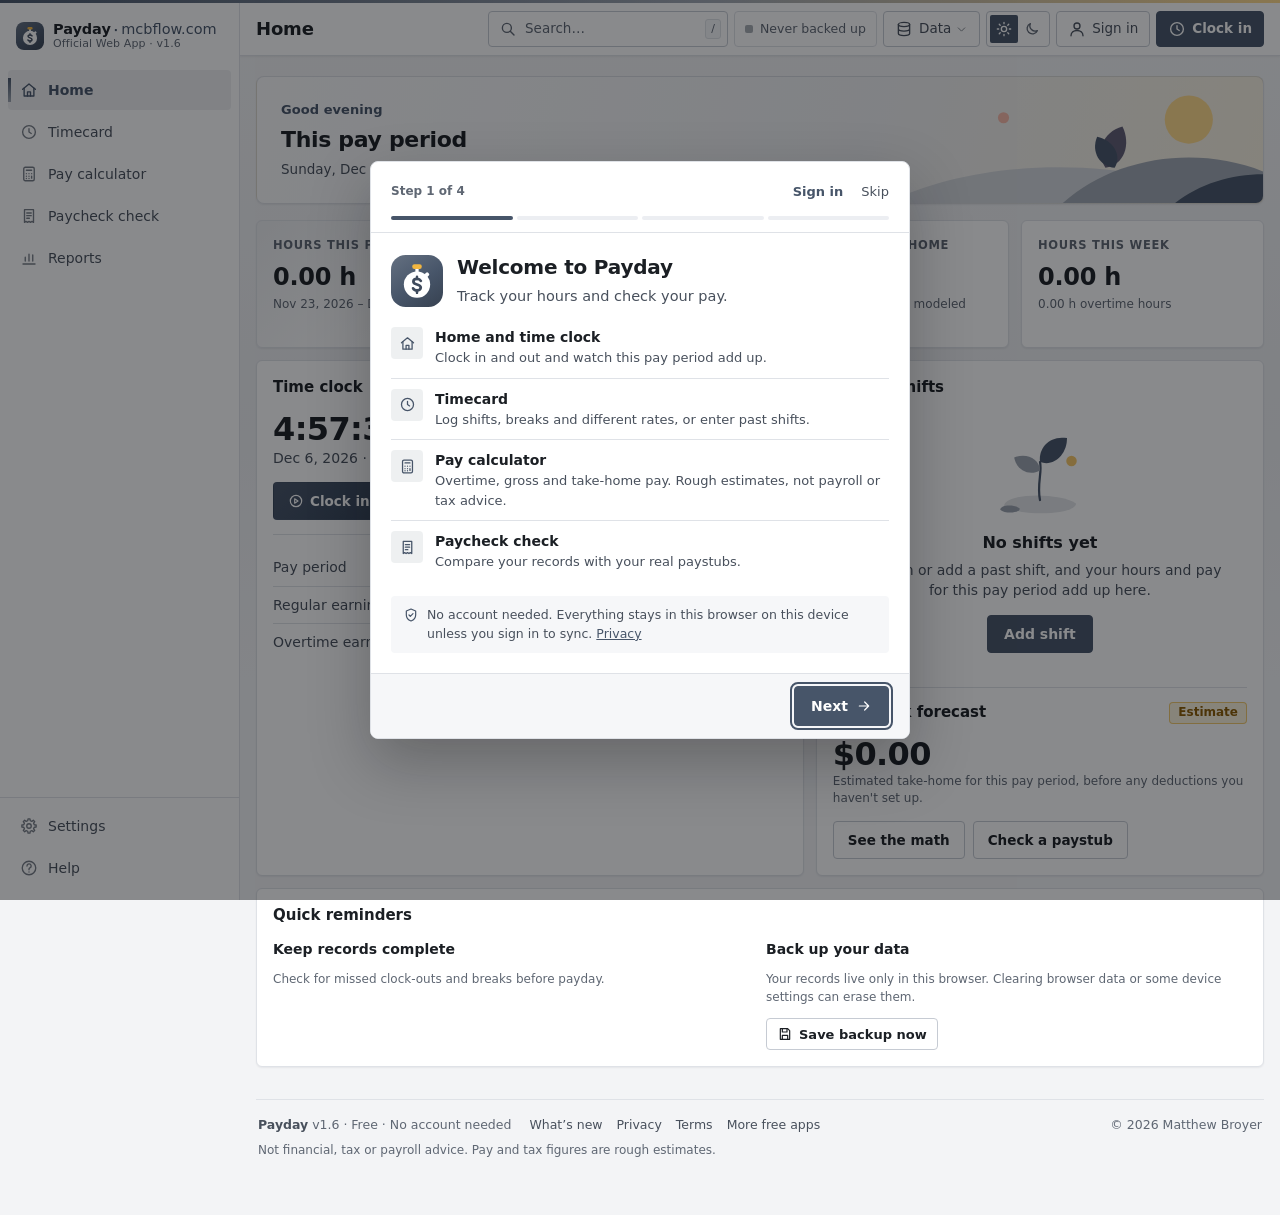
==== commit 5a5d24ce: "Add files via upload" ====
--- a/index.html
+++ b/index.html
@@ -19,16 +19,16 @@
 <link rel="apple-touch-icon" href="apple-touch-icon.png">
 <meta property="og:type" content="website">
 <meta property="og:site_name" content="payday.mcbflow.com">
-<meta property="og:title" content="payday.mcbflow.com · Free timecard and paycheck tracker">
-<meta property="og:description" content="Clock in and out, log shifts and breaks, estimate overtime and take-home pay, and compare it with your paystubs. No account; your records stay in your browser.">
+<meta property="og:title" content="Payday: Free timecard and paycheck tracker">
+<meta property="og:description" content="Clock in and out, log shifts and breaks, estimate overtime and take-home pay, and compare it with your paystubs. No account needed; your records stay in your browser.">
 <meta property="og:url" content="https://payday.mcbflow.com/">
 <meta property="og:image" content="https://payday.mcbflow.com/og-image.png">
 <meta property="og:image:width" content="1200">
 <meta property="og:image:height" content="630">
-<meta property="og:image:alt" content="payday.mcbflow.com: timecard and paycheck tracker, shown with sample shifts">
+<meta property="og:image:alt" content="Payday: Timecard and paycheck tracker, shown with sample shifts">
 <meta name="twitter:card" content="summary_large_image">
-<meta name="twitter:title" content="payday.mcbflow.com · Free timecard and paycheck tracker">
-<meta name="twitter:description" content="Clock in and out, log shifts and breaks, estimate overtime and take-home pay, and compare it with your paystubs. No account; your records stay in your browser.">
+<meta name="twitter:title" content="Payday: Free timecard and paycheck tracker">
+<meta name="twitter:description" content="Clock in and out, log shifts and breaks, estimate overtime and take-home pay, and compare it with your paystubs. No account needed; your records stay in your browser.">
 <meta name="twitter:image" content="https://payday.mcbflow.com/og-image.png">
 <script type="application/ld+json">{"@context":"https://schema.org","@type":"WebApplication","name":"payday.mcbflow.com","alternateName":"Payday","url":"https://payday.mcbflow.com/","applicationCategory":"BusinessApplication","operatingSystem":"Any (runs in a web browser)","description":"Free timecard and paycheck tracker in your browser. Log shifts, estimate overtime and take-home pay, and check your paystubs. No account needed.","isAccessibleForFree":true,"author":{"@type":"Person","name":"Matthew Broyer","url":"https://matthewbroyer.com/"}}</script>
 <script src="theme-boot.js"></script>
@@ -76,11 +76,13 @@
   <symbol id="i-arrow" viewBox="0 0 24 24"><path d="M5 12h14M13 6l6 6-6 6"/></symbol>
   <symbol id="i-back" viewBox="0 0 24 24"><path d="M19 12H5M11 6l-6 6 6 6"/></symbol>
   <symbol id="i-json" viewBox="0 0 24 24"><path d="M14 3H6v18h12V7z"/><path d="M14 3v4h4"/><path d="M10 12c-1 0-1 .5-1 1.5S8.5 15 8 15c.5 0 1 .5 1 1.5s0 1.5 1 1.5M14 12c1 0 1 .5 1 1.5s.5 1.5 1 1.5c-.5 0-1 .5-1 1.5s0 1.5-1 1.5"/></symbol>
+  <symbol id="i-help" viewBox="0 0 24 24"><circle cx="12" cy="12" r="9"/><path d="M9.3 9.3a2.8 2.8 0 1 1 3.9 2.6c-.7.3-1.2 1-1.2 1.8v.6"/><path d="M12 17.3h.01"/></symbol>
+  <symbol id="i-gift" viewBox="0 0 24 24"><rect x="3.5" y="8" width="17" height="4" rx="1"/><path d="M5 12v8.5h14V12M12 8v12.5M12 8c-1.5-3.5-5.5-3.5-5.5-1.2C6.5 8 9 8 12 8zM12 8c1.5-3.5 5.5-3.5 5.5-1.2C17.5 8 15 8 12 8z"/></symbol>
   <symbol id="i-moon" viewBox="0 0 24 24"><path d="M19.5 14.5A8 8 0 0 1 9.5 4.5a8 8 0 1 0 10 10z"/></symbol>
 </svg>
 
 <aside class="mb-side" aria-label="App">
-  <a class="brand" href="./" data-home aria-label="Payday (payday.mcbflow.com): go to Home"><span class="logo"><svg aria-hidden="true" focusable="false" xmlns="http://www.w3.org/2000/svg" viewBox="0 0 64 64"><defs><linearGradient id="pdg1" gradientUnits="userSpaceOnUse" x1="10" y1="0" x2="54" y2="64"><stop offset="0" stop-color="#616D7E"/><stop offset=".55" stop-color="#475569"/><stop offset="1" stop-color="#394454"/></linearGradient><clipPath id="pdc1"><rect width="64" height="64" rx="18"/></clipPath></defs><g clip-path="url(#pdc1)"><rect width="64" height="64" fill="url(#pdg1)"/><g transform="translate(3.2 3.6) scale(.9)"><rect x="29.75" y="13" width="4.5" height="6.5" fill="#fff"/><rect x="25.5" y="8.5" width="13" height="6.5" rx="3" fill="#F2B640"/><rect x="42.13" y="19.57" width="5.2" height="8.4" rx="2" fill="#fff" transform="rotate(45 44.73 23.77)"/><circle cx="32" cy="36.5" r="18" fill="#fff"/><path d="M32 25.6v3.2M32 44.6v3.2" stroke="#3F4B5D" stroke-width="3.4" stroke-linecap="round"/><path d="M37.2 31.4C36.2 29.7 34.3 28.8 32 28.8 29.2 28.8 27.1 30.3 27.1 32.5 27.1 37.4 37.1 35.2 37.1 40.4 37.1 42.7 34.9 44.4 32 44.4 29.5 44.4 27.6 43.4 26.7 41.6" fill="none" stroke="#3F4B5D" stroke-width="3.8" stroke-linecap="round" stroke-linejoin="round"/></g></g></svg></span><span class="bt"><b>Payday<i class="tld"><span class="sep" aria-hidden="true">∙</span>mcbflow.com</i></b><span>Official Web App · v1.4</span></span></a>
+  <a class="brand" href="./" data-home aria-label="Payday (payday.mcbflow.com): go to Home"><span class="logo"><svg aria-hidden="true" focusable="false" xmlns="http://www.w3.org/2000/svg" viewBox="0 0 64 64"><defs><linearGradient id="pdg1" gradientUnits="userSpaceOnUse" x1="10" y1="0" x2="54" y2="64"><stop offset="0" stop-color="#616D7E"/><stop offset=".55" stop-color="#475569"/><stop offset="1" stop-color="#394454"/></linearGradient><clipPath id="pdc1"><rect width="64" height="64" rx="18"/></clipPath></defs><g clip-path="url(#pdc1)"><rect width="64" height="64" fill="url(#pdg1)"/><g transform="translate(3.2 3.6) scale(.9)"><rect x="29.75" y="13" width="4.5" height="6.5" fill="#fff"/><rect x="25.5" y="8.5" width="13" height="6.5" rx="3" fill="#F2B640"/><rect x="42.13" y="19.57" width="5.2" height="8.4" rx="2" fill="#fff" transform="rotate(45 44.73 23.77)"/><circle cx="32" cy="36.5" r="18" fill="#fff"/><path d="M32 25.6v3.2M32 44.6v3.2" stroke="#3F4B5D" stroke-width="3.4" stroke-linecap="round"/><path d="M37.2 31.4C36.2 29.7 34.3 28.8 32 28.8 29.2 28.8 27.1 30.3 27.1 32.5 27.1 37.4 37.1 35.2 37.1 40.4 37.1 42.7 34.9 44.4 32 44.4 29.5 44.4 27.6 43.4 26.7 41.6" fill="none" stroke="#3F4B5D" stroke-width="3.8" stroke-linecap="round" stroke-linejoin="round"/></g></g></svg></span><span class="bt"><b>Payday<i class="tld"><span class="sep" aria-hidden="true">∙</span>mcbflow.com</i></b><span>Official Web App · v1.6</span></span></a>
   <nav class="side-nav" id="sideNav" aria-label="Sections">
     <button type="button" data-view="home" aria-current="page"><svg class="uic" aria-hidden="true"><use href="#i-home"/></svg><span>Home</span></button>
     <button type="button" data-view="timecard"><svg class="uic" aria-hidden="true"><use href="#i-clock"/></svg><span>Timecard</span><b class="count" data-count="shifts"></b></button>
@@ -90,18 +92,16 @@
   </nav>
   <nav class="side-nav side-end" aria-label="Settings">
     <button type="button" data-view="settings"><svg class="uic" aria-hidden="true"><use href="#i-settings"/></svg><span>Settings</span></button>
+    <button type="button" data-view="help"><svg class="uic" aria-hidden="true"><use href="#i-help"/></svg><span>Help</span></button>
   </nav>
 </aside>
 
 <div class="mb-main">
   <header class="page-bar">
-    <a class="brand phone-brand" href="./" data-home aria-label="Payday (payday.mcbflow.com): go to Home"><span class="logo"><svg aria-hidden="true" focusable="false" xmlns="http://www.w3.org/2000/svg" viewBox="0 0 64 64"><defs><linearGradient id="pdg2" gradientUnits="userSpaceOnUse" x1="10" y1="0" x2="54" y2="64"><stop offset="0" stop-color="#616D7E"/><stop offset=".55" stop-color="#475569"/><stop offset="1" stop-color="#394454"/></linearGradient><clipPath id="pdc2"><rect width="64" height="64" rx="18"/></clipPath></defs><g clip-path="url(#pdc2)"><rect width="64" height="64" fill="url(#pdg2)"/><g transform="translate(3.2 3.6) scale(.9)"><rect x="29.75" y="13" width="4.5" height="6.5" fill="#fff"/><rect x="25.5" y="8.5" width="13" height="6.5" rx="3" fill="#F2B640"/><rect x="42.13" y="19.57" width="5.2" height="8.4" rx="2" fill="#fff" transform="rotate(45 44.73 23.77)"/><circle cx="32" cy="36.5" r="18" fill="#fff"/><path d="M32 25.6v3.2M32 44.6v3.2" stroke="#3F4B5D" stroke-width="3.4" stroke-linecap="round"/><path d="M37.2 31.4C36.2 29.7 34.3 28.8 32 28.8 29.2 28.8 27.1 30.3 27.1 32.5 27.1 37.4 37.1 35.2 37.1 40.4 37.1 42.7 34.9 44.4 32 44.4 29.5 44.4 27.6 43.4 26.7 41.6" fill="none" stroke="#3F4B5D" stroke-width="3.8" stroke-linecap="round" stroke-linejoin="round"/></g></g></svg></span><span class="bt"><b>Payday<i class="tld"><span class="sep" aria-hidden="true">∙</span>mcbflow.com</i></b><span>Official Web App · v1.4</span></span></a>
+    <a class="brand phone-brand" href="./" data-home aria-label="Payday (payday.mcbflow.com): go to Home"><span class="logo"><svg aria-hidden="true" focusable="false" xmlns="http://www.w3.org/2000/svg" viewBox="0 0 64 64"><defs><linearGradient id="pdg2" gradientUnits="userSpaceOnUse" x1="10" y1="0" x2="54" y2="64"><stop offset="0" stop-color="#616D7E"/><stop offset=".55" stop-color="#475569"/><stop offset="1" stop-color="#394454"/></linearGradient><clipPath id="pdc2"><rect width="64" height="64" rx="18"/></clipPath></defs><g clip-path="url(#pdc2)"><rect width="64" height="64" fill="url(#pdg2)"/><g transform="translate(3.2 3.6) scale(.9)"><rect x="29.75" y="13" width="4.5" height="6.5" fill="#fff"/><rect x="25.5" y="8.5" width="13" height="6.5" rx="3" fill="#F2B640"/><rect x="42.13" y="19.57" width="5.2" height="8.4" rx="2" fill="#fff" transform="rotate(45 44.73 23.77)"/><circle cx="32" cy="36.5" r="18" fill="#fff"/><path d="M32 25.6v3.2M32 44.6v3.2" stroke="#3F4B5D" stroke-width="3.4" stroke-linecap="round"/><path d="M37.2 31.4C36.2 29.7 34.3 28.8 32 28.8 29.2 28.8 27.1 30.3 27.1 32.5 27.1 37.4 37.1 35.2 37.1 40.4 37.1 42.7 34.9 44.4 32 44.4 29.5 44.4 27.6 43.4 26.7 41.6" fill="none" stroke="#3F4B5D" stroke-width="3.8" stroke-linecap="round" stroke-linejoin="round"/></g></g></svg></span><span class="bt"><b>Payday<i class="tld"><span class="sep" aria-hidden="true">∙</span>mcbflow.com</i></b><span>Official Web App · v1.6</span></span></a>
     <h1 class="page-title" id="pageTitle">Home</h1>
     <div class="actions">
-      <div class="searchbox hide-phone" id="searchWrap" hidden>
-        <svg class="uic" aria-hidden="true"><use href="#i-search"/></svg>
-        <input id="search" type="search" placeholder="Search shifts" aria-label="Search shifts (press / to focus)" autocomplete="off">
-      </div>
+      <button type="button" class="tb tb-search" id="searchBtn" aria-label="Search shifts, paystubs and jobs" title="Search (/ or Ctrl+K)"><svg class="uic" aria-hidden="true"><use href="#i-search"/></svg><span class="tb-lbl">Search…</span><kbd>/</kbd></button>
       <button type="button" class="bk-chip tb-chip hide-phone" id="bkChip" title="Save a backup now (Ctrl+S)"><svg class="uic" aria-hidden="true"><use href="#i-history"/></svg><span id="bkChipText">Never backed up</span></button>
       <div class="menu-wrap">
         <button type="button" class="tb" id="dataBtn" aria-haspopup="menu" aria-expanded="false" aria-controls="dataMenu" aria-label="Data: back up, sync, export or import" title="Data: back up, sync, export or import"><svg class="uic" aria-hidden="true"><use href="#i-data"/></svg><span class="tb-lbl">Data</span><svg class="uic tb-chev" aria-hidden="true"><use href="#i-chev"/></svg><span class="tb-dot" id="dataDot" aria-hidden="true" hidden></span></button>
@@ -130,16 +130,8 @@
   <button type="button" data-view="timecard"><svg class="uic" aria-hidden="true"><use href="#i-clock"/></svg><span>Timecard</span></button>
   <button type="button" data-view="pay"><svg class="uic" aria-hidden="true"><use href="#i-calc"/></svg><span>Pay</span></button>
   <button type="button" data-view="paystubs"><svg class="uic" aria-hidden="true"><use href="#i-receipt"/></svg><span>Paychecks</span></button>
-  <button type="button" id="moreBtn" aria-haspopup="dialog" aria-controls="moreSheet"><svg class="uic" aria-hidden="true"><use href="#i-more"/></svg><span>More</span></button>
+  <button type="button" id="moreBtn" aria-haspopup="dialog" aria-expanded="false"><svg class="uic" aria-hidden="true"><use href="#i-more"/></svg><span>More</span></button>
 </nav>
-
-<dialog class="dlg sheet" id="moreSheet" aria-labelledby="moreTitle">
-  <div class="dlg-head"><h2 id="moreTitle">More</h2><button type="button" class="btn ghost sm" data-close aria-label="Close">Close</button></div>
-  <div class="more-list">
-    <button type="button" data-view="settings"><svg class="uic" aria-hidden="true"><use href="#i-settings"/></svg><span>Settings</span></button>
-    <button type="button" data-view="reports"><svg class="uic" aria-hidden="true"><use href="#i-chart"/></svg><span>Reports</span></button>
-  </div>
-</dialog>
 
 <!-- first-run screen (MB Suite v3.3 .mbw): Welcome · Pick a look · Your job and pay · Ready -->
 <div class="mbw" id="welcome" role="dialog" aria-modal="true" aria-labelledby="mbwTitle" hidden>
@@ -176,8 +168,10 @@
     <div class="mbw-body" data-step="3" hidden>
       <h2>You're all set</h2><p class="mbw-lead">Clock in from the top bar when your shift starts, or add past shifts on the Timecard.</p>
       <p class="mbw-sub" id="wSummary"></p>
-      <div class="mbw-alt"><span>Just looking? Fill the app with labeled sample shifts you can remove in one click.</span>
-        <button class="mbw-btn sm" type="button" id="mbwSample"><svg class="uic" aria-hidden="true"><use href="#i-play"/></svg>Try with sample data</button></div>
+      <div class="mbw-choices" role="group" aria-label="How to start">
+        <button class="mbw-choice" type="button" data-start="empty" aria-pressed="true"><svg class="uic" aria-hidden="true"><use href="#i-clock"/></svg><span><b>Start empty</b><small>Your timecard starts blank. Clock in or add your shifts.</small></span></button>
+        <button class="mbw-choice" type="button" data-start="sample" aria-pressed="false"><svg class="uic" aria-hidden="true"><use href="#i-play"/></svg><span><b>Start with sample data</b><small>A week of shifts and a paystub, labeled Sample. Remove them in one click.</small></span></button>
+      </div>
       <div class="mbw-alt"><span>Moving from another device?</span>
         <button class="mbw-btn sm" type="button" id="mbwSync"><svg class="uic" aria-hidden="true"><use href="#i-sync"/></svg>Sign in to sync</button>
         <button class="mbw-btn sm" type="button" id="mbwImport"><svg class="uic" aria-hidden="true"><use href="#i-upload"/></svg>Import a backup</button></div>
@@ -186,28 +180,9 @@
   </div>
 </div>
 
-<dialog class="dlg" id="newsDlg" aria-labelledby="newsTitle">
-  <div class="dlg-head"><h2 id="newsTitle">What’s new in Payday</h2><button type="button" class="btn ghost sm" data-close aria-label="Close What’s new">Close</button></div>
-  <p class="dlg-sub">Version 1.4 · Oct 16, 2026</p>
-  <ul class="news-list">
-    <li>A new <b>Settings</b> page: appearance, account and sync, your jobs and pay rates, the take-home estimate, backups, install and About in one place.</li>
-    <li>An <b>account button</b> in the top bar, and “Keep me signed in on this device” for sync.</li>
-    <li>A clearer <b>Data</b> menu with a short description on every item, plus Export All (CSV) and Export All (ZIP).</li>
-    <li>Monthly earnings in Reports is now a bar chart: hover, tap or tab to a month to see its pay, hours and shifts.</li>
-    <li>A new welcome screen that helps you set up your job and pay rate.</li>
-    <li>Backup reminders stay quiet while you’re signed in and syncing.</li>
-    <li>A new slate color, logo and app icons.</li>
-    <li>Signed in, pick a screen name and profile picture (Account → Edit profile), and Home greets you by name.</li>
-    <li>Overview is now called <b>Home</b>, and Settings has a gear icon.</li>
-    <li>The same top bar as the other mcbflow.com apps, and the new name style “Payday ∙ mcbflow.com”.</li>
-  </ul>
-  <p class="dlg-sub">Version 1.3 · Oct 15, 2026: optional sync across devices with a free mcbflow.com account.</p>
-</dialog>
-
 <dialog class="dlg" id="confirmDlg" aria-labelledby="confirmTitle">
   <h2 id="confirmTitle">Are you sure?</h2>
   <p class="dlg-sub" id="confirmBody"></p>
-  <p class="hint" id="confirmBackupRow" hidden><button type="button" class="linkbtn" id="confirmBackup">Save backup first</button></p>
   <div class="dlg-actions">
     <button type="button" class="btn" id="confirmCancel">Cancel</button>
     <button type="button" class="btn danger solid" id="confirmOk">Delete</button>
@@ -227,10 +202,7 @@
   </div>
 </dialog>
 
-<div class="toasts" id="toasts" role="status" aria-live="polite"></div>
-
 <template id="artBanner"><svg class="cu-art" viewBox="0 0 640 136" preserveAspectRatio="xMaxYMax slice" aria-hidden="true" focusable="false"><circle class="b" cx="560" cy="46" r="26"/><path class="s" d="M210 150 C315 80 525 80 630 150Z"/><path class="m" d="M410 150 C485 66 635 66 710 150Z"/><path class="d" d="M530 150 C585 90 695 90 750 150Z"/><path class="n" transform="translate(470 98) rotate(-64) scale(0.5)" d="M0 0 C 20 -34 66 -40 96 -6 C 70 28 22 34 0 0Z"/><path class="d" transform="translate(480 98) rotate(-116) scale(0.4)" d="M0 0 C 20 -34 66 -40 96 -6 C 70 28 22 34 0 0Z"/><circle class="r" cx="360" cy="44" r="6"/></svg></template>
-<template id="artEmpty"><svg class="cu-art inline sm" viewBox="0 0 160 120" preserveAspectRatio="xMidYMid meet" aria-hidden="true" focusable="false"><path class="s" transform="translate(80 98)" d="M-48 2.2 C-48 -15.8 26.4 -16.5 48 -1.5 C49 14.2 -26.4 16.5 -48 2.2Z"/><path class="sd" d="M80 92 C75.6 71.8 83.3 54 80 41.4"/><path class="d" transform="translate(80 41.4) rotate(-38) scale(0.5)" d="M0 0 C 20 -34 66 -40 96 -6 C 70 28 22 34 0 0Z"/><path class="m" transform="translate(80 52.5) rotate(-150) scale(0.4)" d="M0 0 C 20 -34 66 -40 96 -6 C 70 28 22 34 0 0Z"/><circle class="b" cx="122" cy="40" r="7"/><path class="m" transform="translate(40 104)" d="M-13 0.9 C-13 -6.3 7.2 -6.6 13 -0.6 C13.3 5.7 -7.2 6.6 -13 0.9Z"/></svg></template>
 <template id="shareArt"><svg class="cu-art" viewBox="0 0 640 136" preserveAspectRatio="xMaxYMax slice" aria-hidden="true" focusable="false"><circle class="b" cx="560" cy="46" r="26"/><path class="s" d="M210 150 C315 80 525 80 630 150Z"/><path class="m" d="M410 150 C485 66 635 66 710 150Z"/><path class="d" d="M530 150 C585 90 695 90 750 150Z"/><path class="n" transform="translate(470 98) rotate(-64) scale(0.5)" d="M0 0 C 20 -34 66 -40 96 -6 C 70 28 22 34 0 0Z"/><path class="d" transform="translate(480 98) rotate(-116) scale(0.4)" d="M0 0 C 20 -34 66 -40 96 -6 C 70 28 22 34 0 0Z"/><circle class="r" cx="360" cy="44" r="6"/></svg></template>
 
 <script src="mb-title.js"></script>
@@ -239,6 +211,7 @@
 <script src="vendor/jszip.min.js"></script>
 <script src="mb-sync.js"></script>
 <script src="mb-files.js"></script>
+<script src="mb-ui.js"></script>
 <script src="app.js"></script>
 </body>
 </html>
--- a/app.css
+++ b/app.css
@@ -42,10 +42,10 @@
 .linkbtn:hover{color:var(--accent-hover)}
 
 
-/* search in the page bar */
+/* filter box (Timecard) */
 .searchbox{position:relative;display:flex;align-items:center}
 .searchbox .uic{position:absolute;left:9px;width:16px;height:16px;color:var(--muted);pointer-events:none}
-.searchbox input{width:min(260px,26vw);height:var(--ctl-sm);padding:0 10px 0 32px;border:1px solid var(--border-strong);border-radius:var(--r-sm);background:var(--surface-2);font-size:13.5px}
+.searchbox input{width:100%;height:var(--ctl-sm);padding:0 10px 0 32px;border:1px solid var(--border-strong);border-radius:var(--r-sm);background:var(--surface-2);font-size:13.5px}
 .searchbox input:focus{outline:none;border-color:var(--accent);box-shadow:0 0 0 1px var(--accent);background:var(--surface)}
 
 /* backup status chip (addendum "Backed up last") */
@@ -136,15 +136,8 @@
 
 /* empty states (NA-16 art + one line + why + one action) */
 .empty{text-align:center;padding:18px 12px 22px;color:var(--ink-2)}
-.empty .cu-art{margin-bottom:6px}
 .empty b{display:block;color:var(--ink);font-size:14.5px;margin-bottom:2px}
 .empty p{margin:0 0 10px;font-size:13.5px}
-
-/* toasts */
-.toasts{position:fixed;left:50%;bottom:20px;transform:translateX(-50%);z-index:80;display:grid;gap:8px;width:max-content;max-width:calc(100vw - 24px);pointer-events:none}
-.toast{display:flex;align-items:center;gap:12px;padding:10px 14px;border-radius:var(--r);background:var(--ink);color:var(--bg);box-shadow:var(--shadow-pop);font-size:13.5px;pointer-events:auto}
-.toast button{border:0;background:none;color:inherit;font:600 13.5px var(--font);text-decoration:underline;text-underline-offset:2px;cursor:pointer;min-height:32px;padding:0 4px}
-@media (max-width:767px){.toasts{bottom:calc(68px + env(safe-area-inset-bottom))}}
 
 /* dialogs (8px corners, flat scrim, no blur) */
 .dlg{width:min(460px,calc(100vw - 24px));max-height:calc(100dvh - 24px);padding:20px;border:1px solid var(--border);border-radius:var(--r-lg);background:var(--surface);color:var(--ink);box-shadow:var(--shadow-pop)}
@@ -152,13 +145,6 @@
 .dlg h2{margin:0 0 6px;font-size:18px;font-weight:650}
 .dlg-sub{margin:0 0 10px;color:var(--ink-2);font-size:13.5px}
 .dlg-actions{display:flex;justify-content:flex-end;gap:8px;margin-top:16px;flex-wrap:wrap}
-.dlg-head{display:flex;align-items:center;justify-content:space-between;margin:-6px 0 8px}
-.dlg-head h2{margin:0}
-.dlg.sheet{margin:auto auto 0;width:100%;max-width:100%;border-radius:var(--r-lg) var(--r-lg) 0 0;padding:16px 16px calc(16px + env(safe-area-inset-bottom))}
-.more-list{display:grid;gap:4px}
-.more-list button{display:flex;align-items:center;gap:12px;min-height:48px;padding:0 12px;border:0;border-radius:var(--r-sm);background:none;font-size:15px;text-align:left;cursor:pointer}
-.more-list button:hover{background:var(--surface-2)}
-.more-list button[aria-current="page"]{color:var(--accent);background:var(--accent-soft);font-weight:600}
 .import-sum{margin:0 0 10px;padding-left:20px;font-size:13.5px}
 .import-sum li{margin:2px 0}
 .import-sum .bad{color:var(--crit-ink)}
@@ -174,6 +160,6 @@
   .jobrow{flex-wrap:wrap}.jobrow>.actions{width:100%}
 }
 @media print{
-  .mb-side,.bnav,.page-bar,.no-print,.actions,.formactions,.toasts,.store-banner,.mbw,button{display:none!important}
+  .mb-side,.bnav,.page-bar,.no-print,.actions,.formactions,.mbu-toast,.store-banner,.mbw,button{display:none!important}
   .mb-main{margin-left:0!important}.card,.panel{box-shadow:none;break-inside:avoid}
 }
--- a/app-v3.css
+++ b/app-v3.css
@@ -31,17 +31,16 @@
   .view-head h2{position:static;width:auto;height:auto;margin:0;overflow:visible;clip:auto;white-space:normal}
   /* keep the h1 for screen readers instead of display:none */
   .page-bar .page-title{display:block;position:absolute;width:1px;height:1px;margin:-1px;overflow:hidden;clip:rect(0 0 0 0)}
-  .phone-search{display:block;margin:0 0 12px}
 }
-@media (min-width:768px){.phone-search{display:none}}
-.phone-search .searchbox input{width:100%;height:var(--ctl)}
+/* Timecard filter box (the top bar's Search finds everything; this narrows the shift table) */
+.tc-filter{max-width:360px;margin:0 0 12px}
+.tc-filter .searchbox input{height:var(--ctl)}
+@media (max-width:767px){.tc-filter{max-width:none}}
 .store-banner{margin-left:max(var(--gutter),calc((100% - var(--page-max)) / 2 + var(--gutter)));margin-right:max(var(--gutter),calc((100% - var(--page-max)) / 2 + var(--gutter)))}
 
 /* =====================================================================
    v3.3 (2026-10-16) · Payday pieces next to the shared top-bar/welcome/Data/Settings/footer rules (mb-suite-topbar.css 3.3.0)
    ===================================================================== */
-/* search box in the bar: same height as every other bar control */
-.page-bar .actions .searchbox input{height:var(--tb-h);box-sizing:border-box}
 .page-bar .actions .bk-chip{height:var(--tb-h)}
 /* Data menu: anchored under the Data button on desktop (phones get the shared bottom sheet) */
 .menu-wrap>.mb-dm{position:absolute;right:0;top:calc(100% + 6px)}
@@ -61,9 +60,6 @@
 .mb-set-sec .mb-install,.mb-set-sec .mb-about{margin-top:0}
 .mb-about .mb-about-links button{font-size:inherit}
 @media (max-width:767px){.mb-set-c .fsel,.mb-set-c .fsel.num{width:100%;min-width:0}}
-/* What's new dialog */
-.news-list{margin:0 0 12px;padding-left:20px;font-size:13.5px;color:var(--ink)}
-.news-list li{margin:4px 0}
 .chart-hint{font-size:12px;color:var(--muted)}
 
 /* ---- monthly earnings chart (SUITE-STANDARDS §2 "Charts") ---- */
@@ -92,6 +88,37 @@
 .ctip span{color:var(--muted)}
 @media (max-width:420px){.mchart{padding-left:40px}.mgrid{left:40px}.mcols{gap:1px}.mcol small{font-size:9.5px}}
 @media (prefers-reduced-motion:reduce){.mbar{transition:none}}
-/* Install section: when the browser offers no install (MBInstall hides its box), say how instead of leaving the heading empty */
-.inst-fallback{display:none;margin:0;font-size:13px;color:var(--ink-2)}
-[data-mb-install][hidden] + .inst-fallback{display:block}
+/* Install section (same words in every app): one line, then the Install button, the how-to line or "Installed" */
+.mb-inst{display:flex;flex-direction:column;align-items:flex-start;gap:10px}
+.mb-inst p{margin:0;font-size:13.5px;color:var(--ink-2)}
+.mb-inst .mb-inst-line{color:var(--ink)}
+.mb-inst-done{display:inline-flex;align-items:center;gap:6px;font-weight:600;color:var(--good-ink)!important}
+/* Settings: the take-home estimate sits under Payday settings as its own card */
+.mb-set-card .set-sub{margin:0;padding:14px 0 4px;font-size:14px;font-weight:650;color:var(--ink)}
+#settingsForm .set-hint{border-top:1px solid var(--border)}
+/* empty screens (MBUI.empty) inside panels */
+.panel .mbu-empty{padding:20px 12px}
+/* monthly chart: the year sits under the month on narrow screens ("Jan" / "’26") */
+@media (max-width:640px){.mcol small .yr{display:block}}
+/* ---- Help page ---- */
+.hp{display:flex;flex-direction:column;gap:22px;max-width:780px}
+.hp-h{margin:0 0 8px;padding:0 2px;font-size:11.5px;font-weight:650;letter-spacing:.06em;text-transform:uppercase;color:var(--muted)}
+.hp-steps{margin:0;padding:14px 16px 14px 36px;background:var(--surface);border:1px solid var(--border);border-radius:var(--r);font-size:14px;color:var(--ink-2)}
+.hp-steps li{margin:6px 0;padding-left:4px}
+.hp-steps li::marker{font-weight:650;color:var(--accent)}
+.hp-steps b{color:var(--ink)}
+.hp-card{background:var(--surface);border:1px solid var(--border);border-radius:var(--r);overflow:hidden}
+.hp-q + .hp-q{border-top:1px solid var(--border)}
+.hp-q summary{display:flex;align-items:center;gap:10px;min-height:48px;padding:10px 16px;font-size:14px;font-weight:600;color:var(--ink);cursor:pointer;list-style:none}
+.hp-q summary::-webkit-details-marker{display:none}
+.hp-q summary::after{content:"";flex:none;width:8px;height:8px;margin-left:auto;border-right:1.8px solid var(--muted);border-bottom:1.8px solid var(--muted);margin-top:-4px;transform:rotate(45deg);transition:transform .15s ease,margin .15s ease}
+.hp-q[open] summary::after{margin-top:4px;transform:rotate(-135deg)}
+.hp-q summary:hover{background:var(--surface-2)}
+.hp-q summary:focus-visible{outline:2px solid var(--accent);outline-offset:-2px}
+.hp-a{padding:0 16px 14px;font-size:13.5px;line-height:1.55;color:var(--ink-2);overflow-wrap:anywhere}
+.hp-a a{color:var(--accent)}
+@media (prefers-reduced-motion:reduce){.hp-q summary::after{transition:none}}
+/* 1.5: very long job names, employers or notes (even with no spaces) wrap instead of widening the phone layout */
+.resultline > *,.panelhead > *{min-width:0}
+.resultline > :last-child:not(:first-child){flex:none}
+.resultline > div,.resultline > span,.panelhead h3,.jobrow .mb-set-l b,#liveClock + .muted{overflow-wrap:anywhere}
--- a/mb-suite-topbar.css
+++ b/mb-suite-topbar.css
@@ -1,9 +1,19 @@
 /* =====================================================================
-   mb-suite-topbar.css v3.3.0  ·  2026-10-16  ·  SHARED FILE: copy into every app UNCHANGED, load LAST
+   mb-suite-topbar.css v3.5.0  ·  2026-10-17  ·  SHARED FILE: copy into every app UNCHANGED, load LAST
    (after every other stylesheet / <style> block). Apps whose CSP has no style-src 'self' inline it as the
    last <style> block, byte-for-byte. If you edit it, raise the version on this line and in
    "SHARED FILES/SHARED-FILES-VERSIONS.md", then copy it into every app.
 
+   v3.5.0 (2026-10-17, later) adds:
+     · keyboard-shortcut hints (<kbd>) hidden on touch-only devices (the Data menu showed Ctrl+S on phones)
+     · Settings page column: left-aligned, max 780px, in every app (.mb-set)
+   v3.4.0 (2026-10-17) adds:
+     · welcome banner (.cu-banner) one height everywhere: 128px desktop, 148px phones; greeting 1 line, title and
+       subtitle up to 2 lines each; the art fades in from the left instead of ending in a hard edge, and on phones it
+       spans the banner (showing the whole picture) and fades out under the text
+     · .bnav .bn-add  center "Add" button in the phone bottom bar (icon only, aria-label "Add …")
+     · .mb-pair buttons center their icon + label
+     · Settings row labels (.mb-set-l) wrap long names instead of widening the page
    v3.3.0 (2026-10-16) adds, on top of the v3.2.2 top bar:
      · every bar control is one height: the theme switch fills the bar height (36px desktop, 42px phones;
        it was a 28px pill next to 36/42px buttons), the account button is a normal .tb
@@ -424,9 +434,36 @@
 .mb-info svg{width:15px;height:15px;flex:none;color:var(--muted,#6b7280)}
 /* Two actions side by side on a phone share the row 50/50 (no lopsided pairs). */
 .mb-pair{display:grid;grid-template-columns:minmax(0,1fr) minmax(0,1fr);gap:8px}
-.mb-pair > *{width:100%;min-width:0}
+.mb-pair > *{width:100%;min-width:0;justify-content:center;text-align:center}
 /* Nothing in the welcome screen runs off the edge on narrow phones. */
 .mbw-alt .mbw-btn,.mbw-foot .mbw-btn{max-width:100%}
 .mbw-alt .mbw-btn{white-space:normal;text-align:left;line-height:1.25;min-height:40px}
 @media (max-width:420px){ .mbw-alt .mbw-btn{flex:1 1 100%;justify-content:flex-start} }
 .mbw-body{overflow-wrap:anywhere}
+
+/* ---------- v3.4.0 · welcome banner: one height, soft art edge, phone composition ---------- */
+.cu-banner:not(.slim){box-sizing:border-box;height:128px;min-height:0;overflow:hidden;display:flex;align-items:center}
+.cu-banner:not(.slim) .cu-txt{min-width:0}
+.cu-banner .mb-greet{white-space:nowrap;overflow:hidden;text-overflow:ellipsis}
+.cu-banner .cu-t,.cu-banner .cu-s{display:-webkit-box;-webkit-box-orient:vertical;-webkit-line-clamp:2;line-clamp:2;overflow:hidden}
+.cu-banner .cu-art:not(.at-bottom):not(.at-top):not(.inline){-webkit-mask-image:linear-gradient(90deg,transparent 0,#000 45%);mask-image:linear-gradient(90deg,transparent 0,#000 45%)}
+@media (max-width:600px){
+  .cu-banner:not(.slim){height:148px;padding:16px}
+  .cu-banner:not(.slim) .cu-txt{max-width:58%}
+  .cu-banner .cu-art:not(.at-bottom):not(.at-top):not(.inline){left:0;right:0;width:100%;max-width:none;
+    -webkit-mask-image:linear-gradient(90deg,transparent 0,transparent 38%,rgba(0,0,0,.5) 58%,#000 80%);mask-image:linear-gradient(90deg,transparent 0,transparent 38%,rgba(0,0,0,.5) 58%,#000 80%)}
+}
+
+/* ---------- v3.4.0 · center Add button in the phone bottom bar ---------- */
+.bnav .bn-add{align-self:center;justify-self:center;display:inline-flex!important;align-items:center;justify-content:center;width:52px;height:44px;min-height:44px!important;padding:0!important;gap:0!important;
+  border:0;border-radius:var(--r,6px)!important;background:var(--g-pri,var(--accent))!important;color:var(--accent-ink,#fff)!important;box-shadow:0 2px 8px rgba(16,24,40,.18);cursor:pointer}
+.bnav .bn-add svg{width:24px!important;height:24px!important}
+.bnav .bn-add:hover{filter:brightness(1.05)}
+.bnav .bn-add:active{filter:brightness(.94)}
+.bnav .bn-add:focus-visible{outline:2px solid var(--accent);outline-offset:2px}
+.bnav .bn-add > span:not(.sr-only){display:none}
+.mb-set-l,.mb-set-l b,.mb-set-l small{min-width:0;overflow-wrap:anywhere}   /* 3.4.0: long names in Settings rows wrap */
+
+/* ---------- v3.5.0 ---------- */
+@media (hover:none) and (pointer:coarse){ .page-bar kbd,.mb-dm kbd,.mb-dm-it kbd,.tb kbd{display:none!important} }
+.mb-set{max-width:780px;margin-left:0;margin-right:auto}
